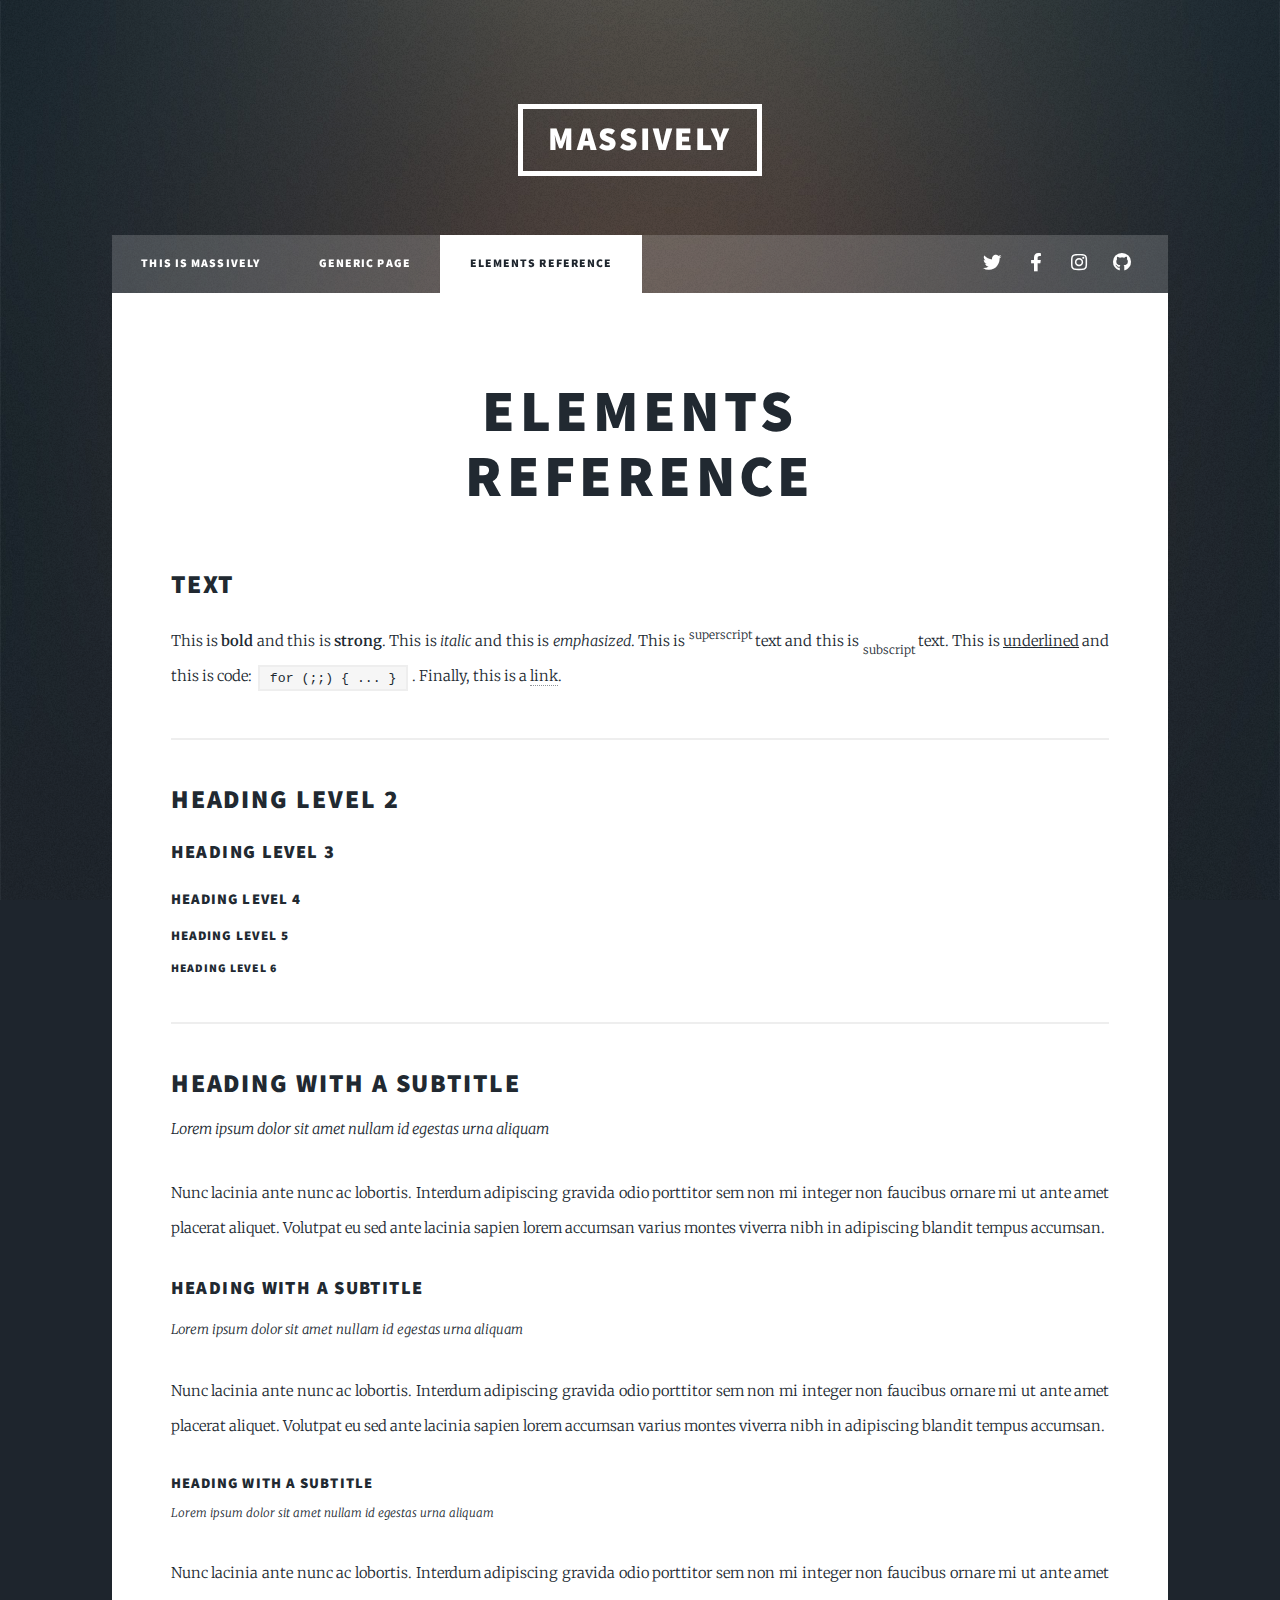
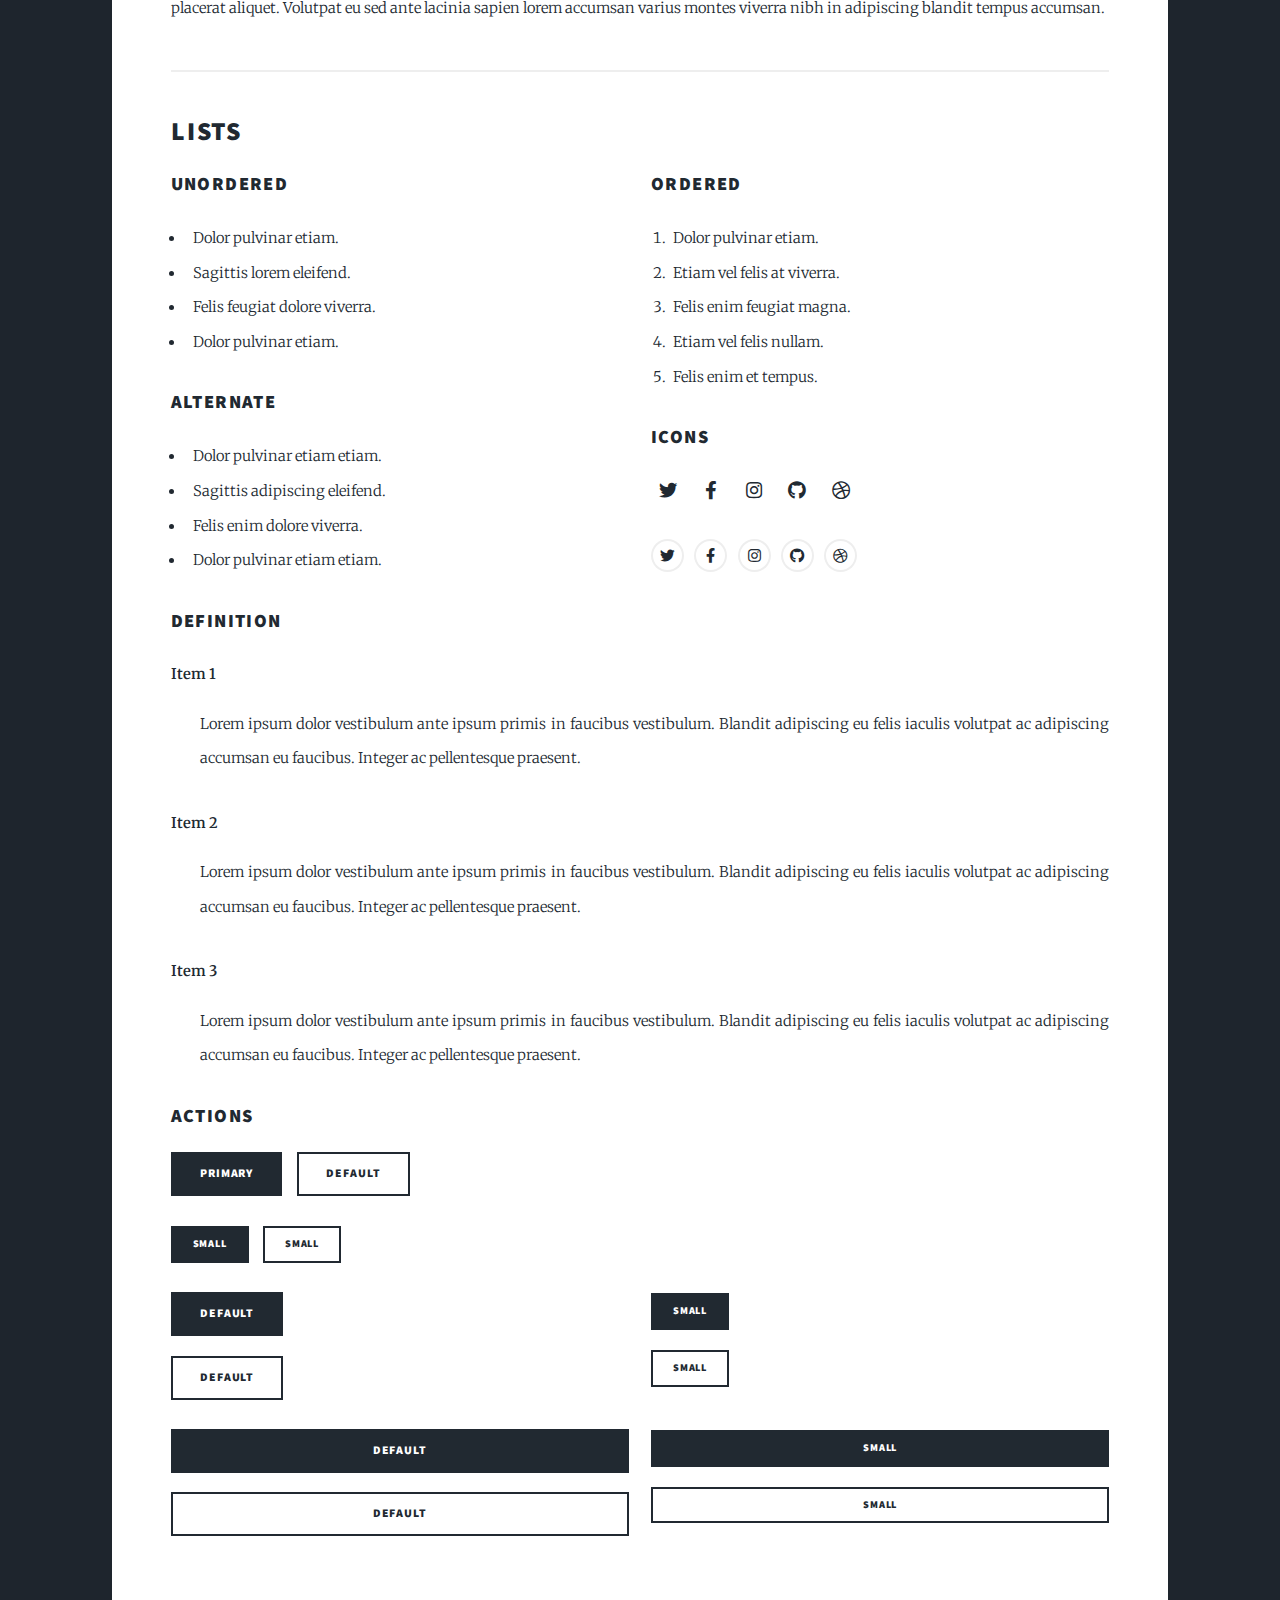
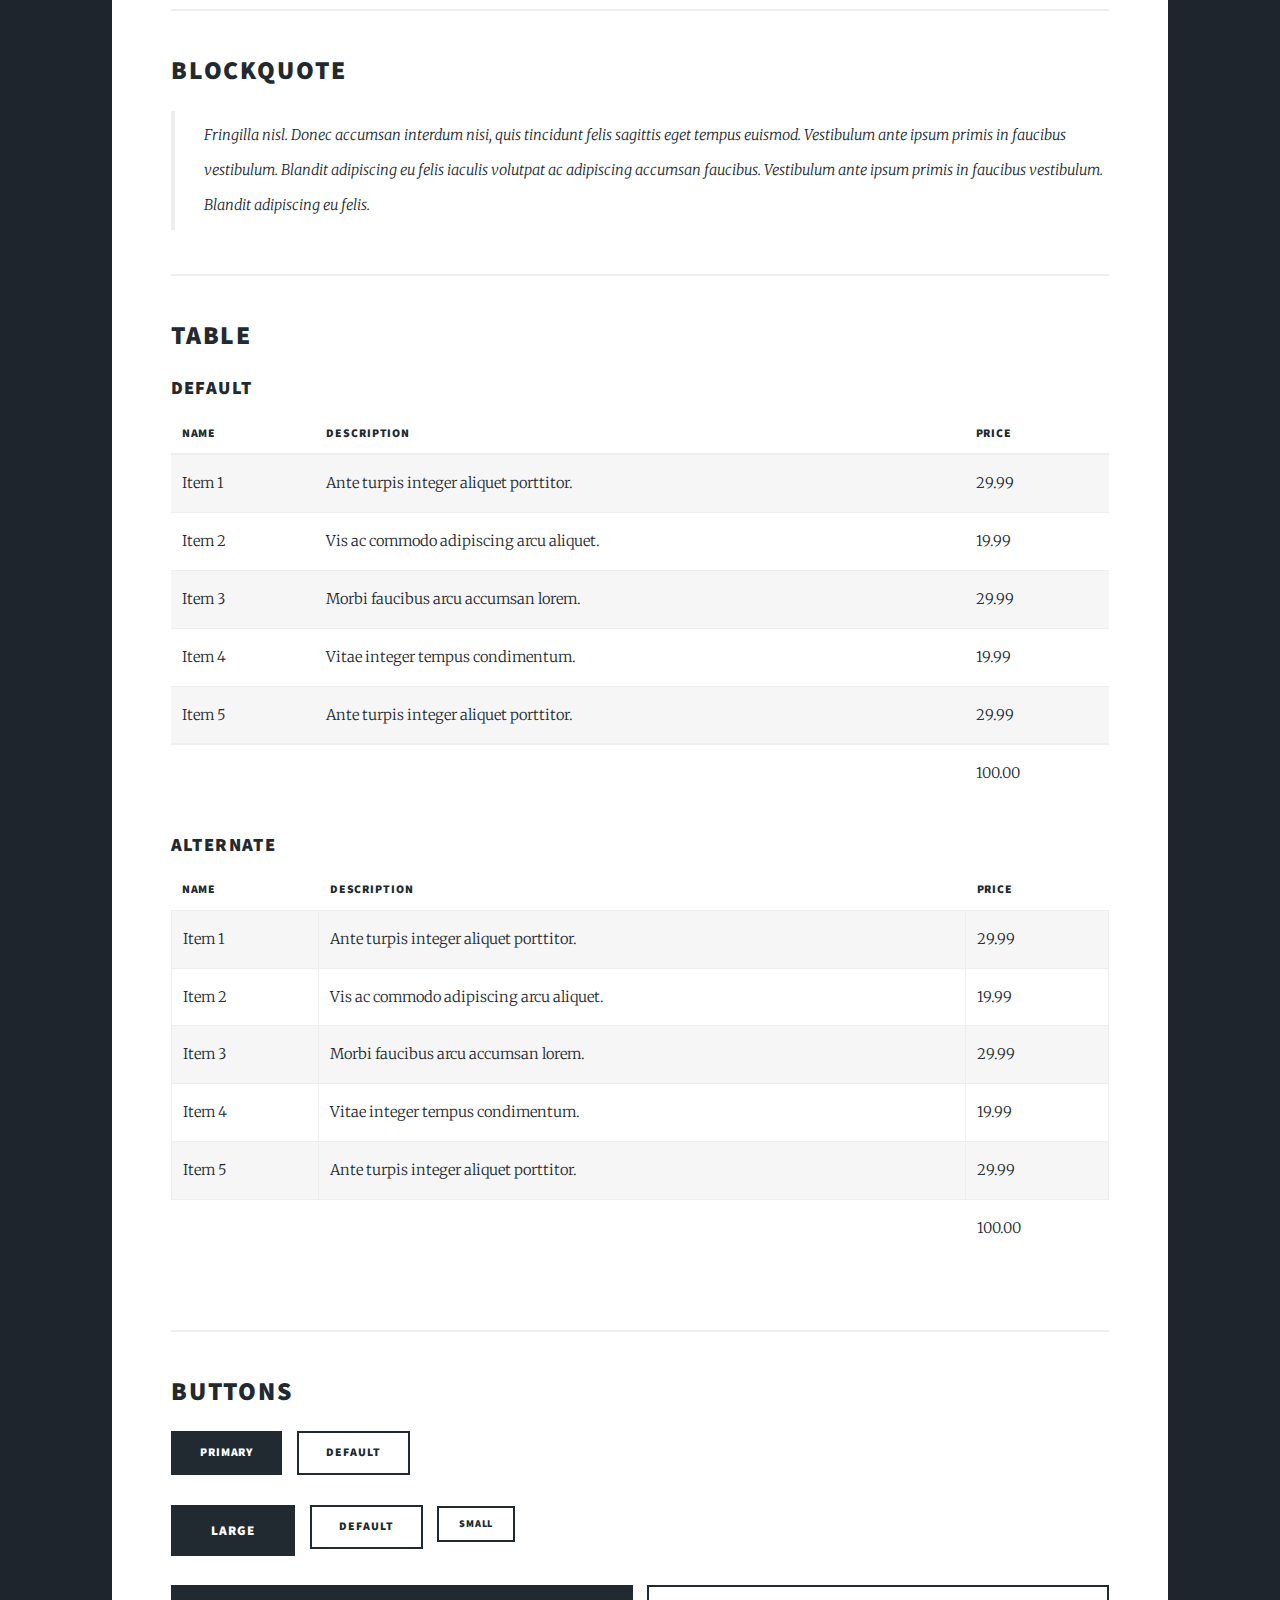
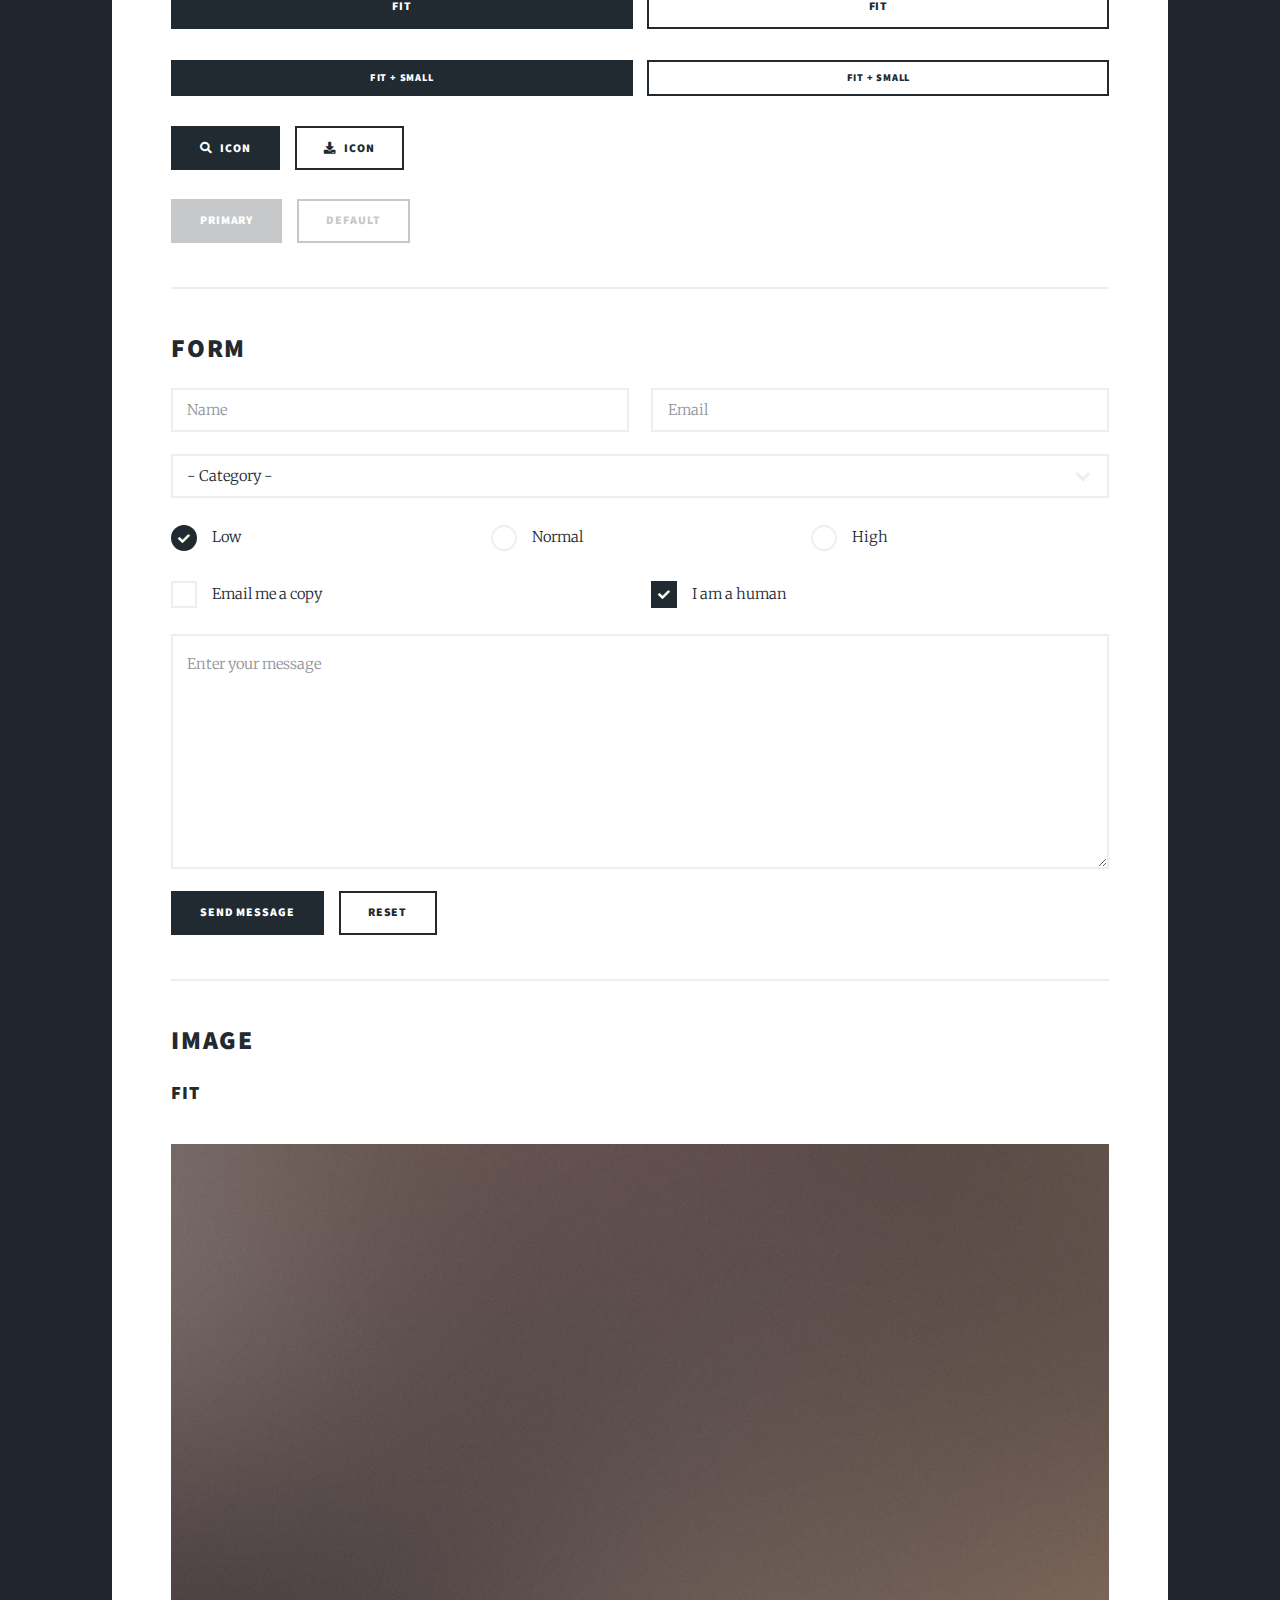
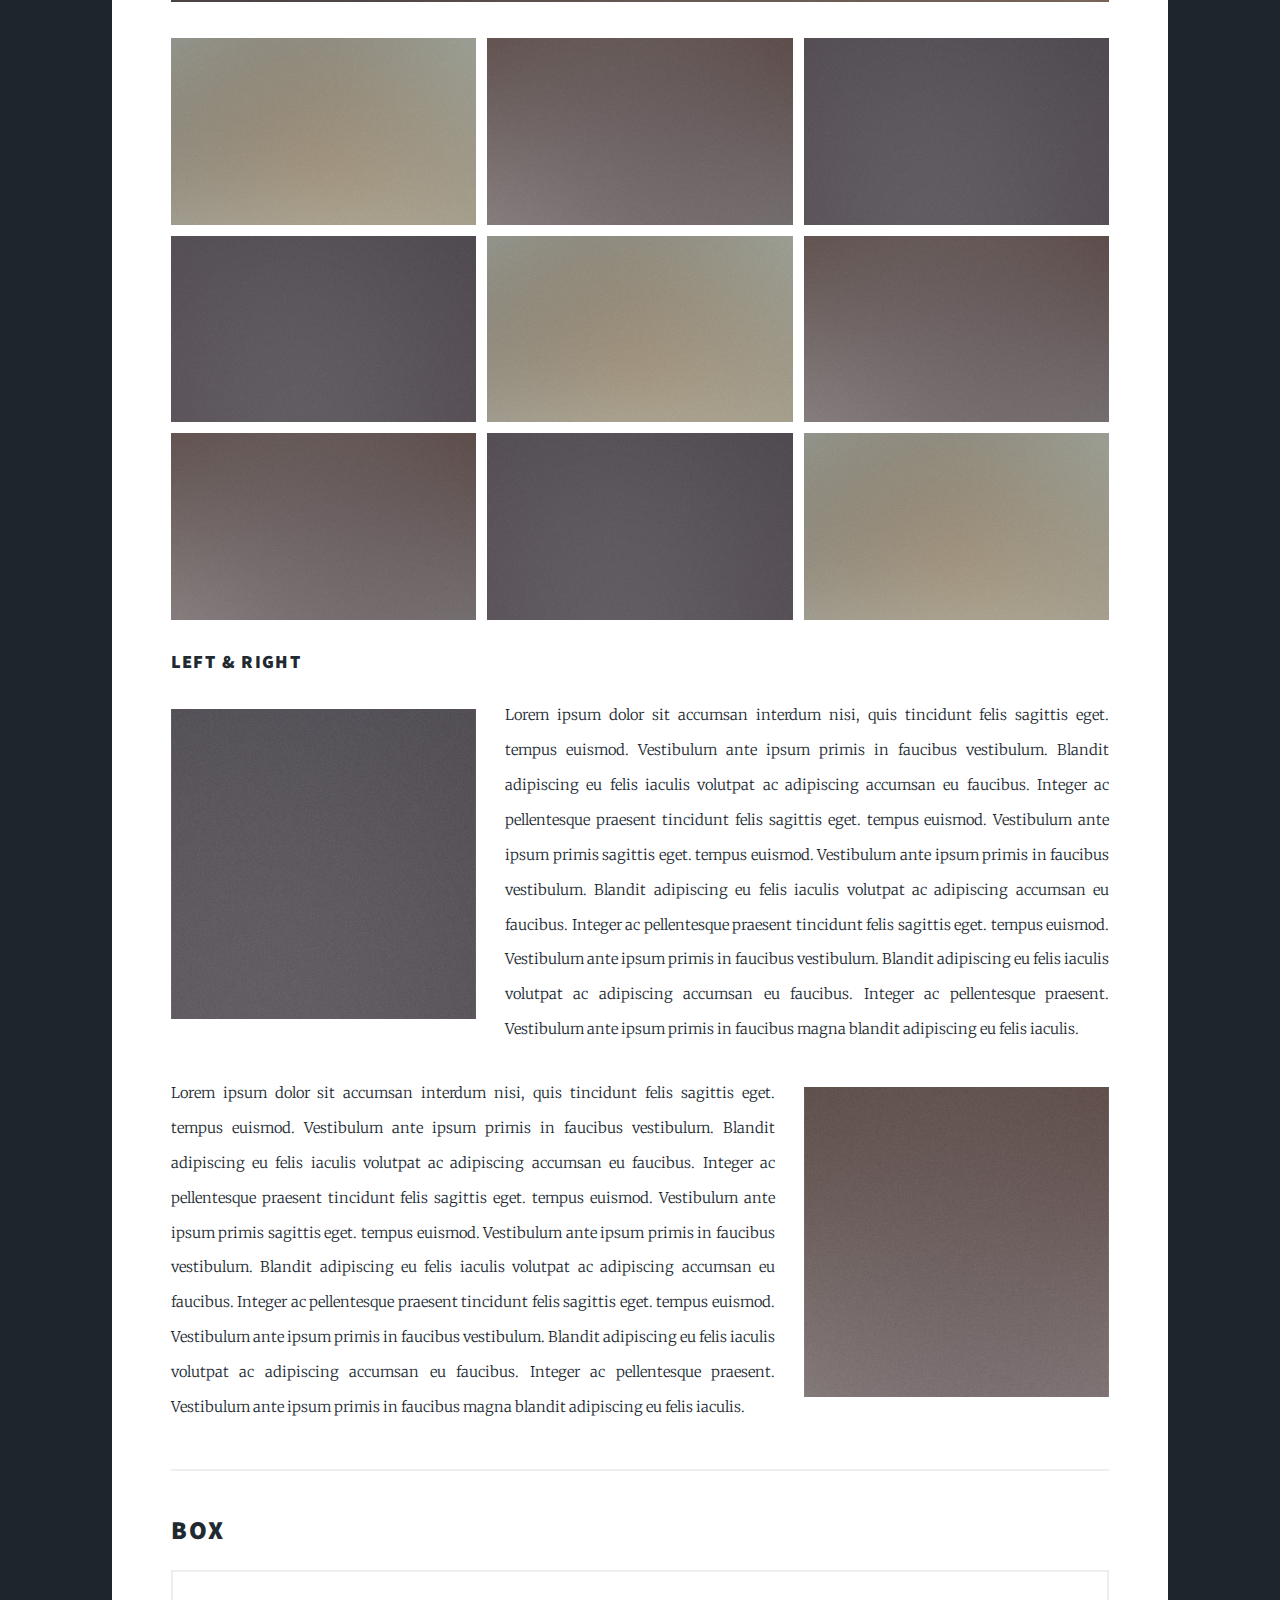
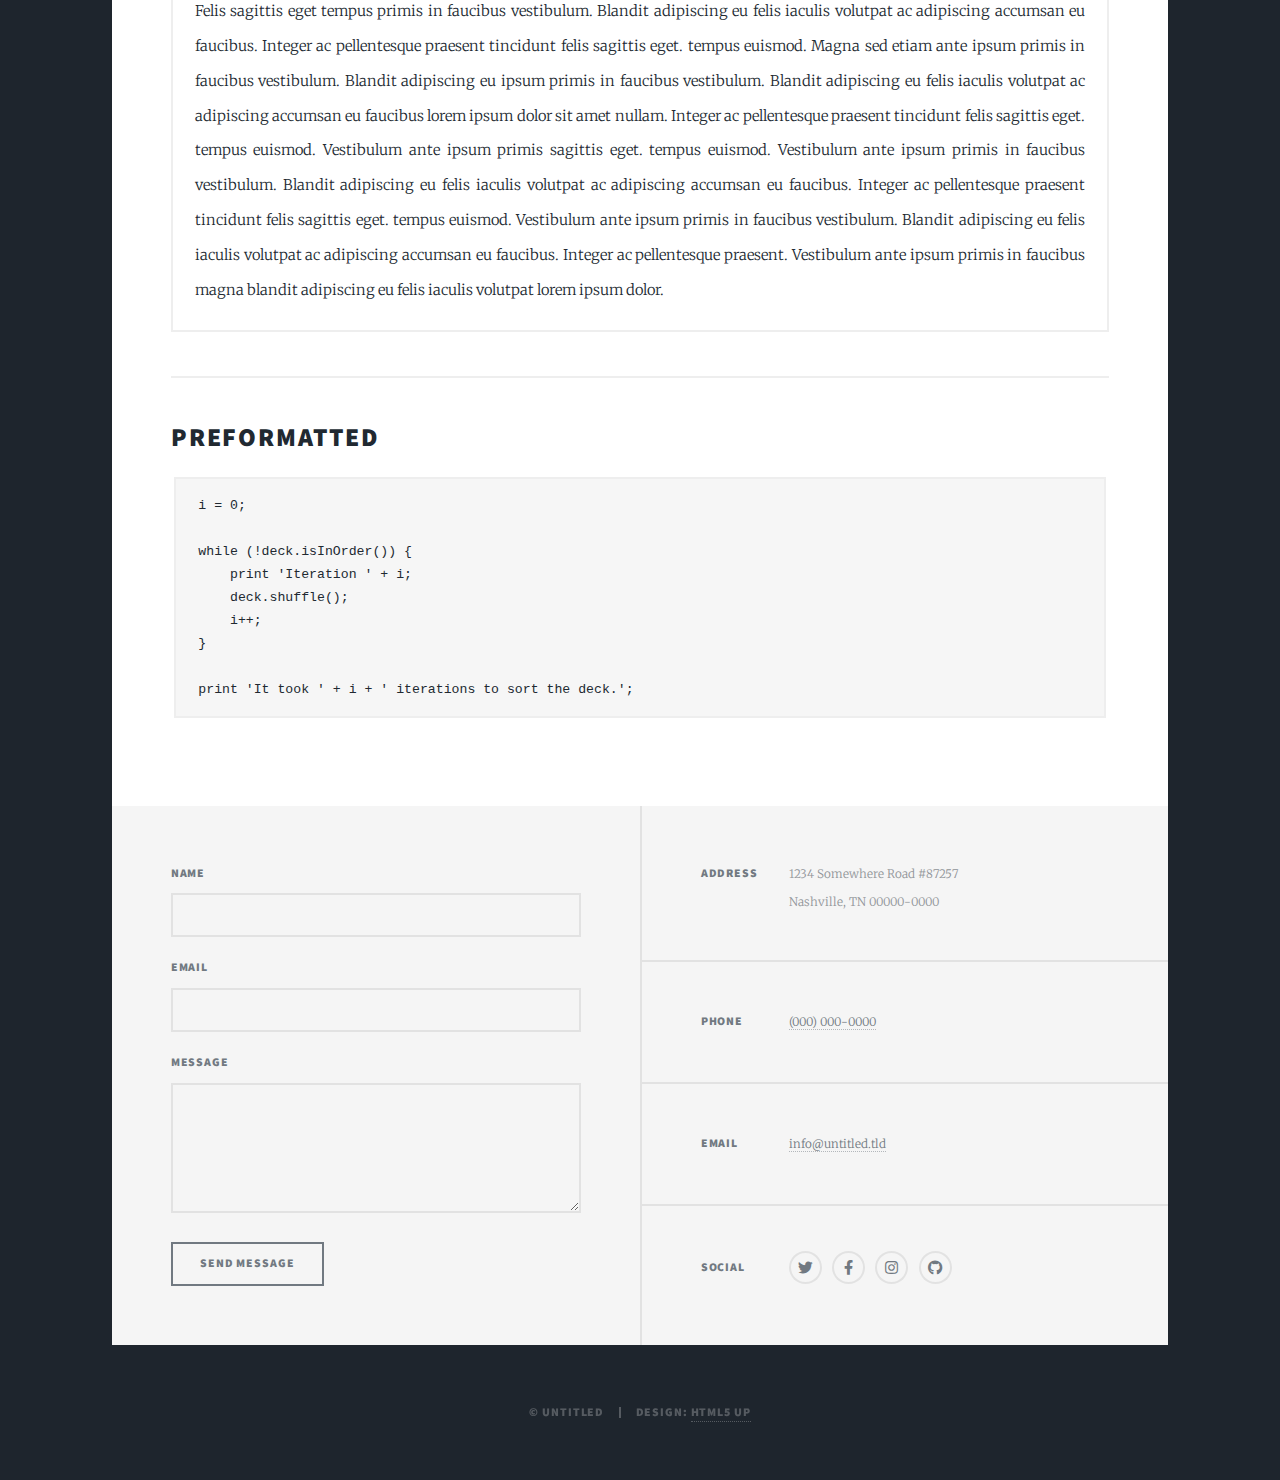
==== elements.html @ 65257829 "Add files via upload" ====
<!DOCTYPE HTML>
<!--
	Massively by HTML5 UP
	html5up.net | @ajlkn
	Free for personal and commercial use under the CCA 3.0 license (html5up.net/license)
-->
<html>
	<head>
		<title>Elements Reference - Massively by HTML5 UP</title>
		<meta charset="utf-8" />
		<meta name="viewport" content="width=device-width, initial-scale=1, user-scalable=no" />
		<link rel="stylesheet" href="assets/css/main.css" />
		<noscript><link rel="stylesheet" href="assets/css/noscript.css" /></noscript>
	</head>
	<body class="is-preload">

		<!-- Wrapper -->
			<div id="wrapper">

				<!-- Header -->
					<header id="header">
						<a href="index.html" class="logo">Massively</a>
					</header>

				<!-- Nav -->
					<nav id="nav">
						<ul class="links">
							<li><a href="index.html">This is Massively</a></li>
							<li><a href="generic.html">Generic Page</a></li>
							<li class="active"><a href="elements.html">Elements Reference</a></li>
						</ul>
						<ul class="icons">
							<li><a href="#" class="icon brands fa-twitter"><span class="label">Twitter</span></a></li>
							<li><a href="#" class="icon brands fa-facebook-f"><span class="label">Facebook</span></a></li>
							<li><a href="#" class="icon brands fa-instagram"><span class="label">Instagram</span></a></li>
							<li><a href="#" class="icon brands fa-github"><span class="label">GitHub</span></a></li>
						</ul>
					</nav>

				<!-- Main -->
					<div id="main">

						<!-- Post -->
							<section class="post">
								<header class="major">
									<h1>Elements<br />
									Reference</h1>
								</header>

								<!-- Text stuff -->
									<h2>Text</h2>
									<p>This is <b>bold</b> and this is <strong>strong</strong>. This is <i>italic</i> and this is <em>emphasized</em>.
									This is <sup>superscript</sup> text and this is <sub>subscript</sub> text.
									This is <u>underlined</u> and this is code: <code>for (;;) { ... }</code>.
									Finally, this is a <a href="#">link</a>.</p>
									<hr />
									<h2>Heading Level 2</h2>
									<h3>Heading Level 3</h3>
									<h4>Heading Level 4</h4>
									<h5>Heading Level 5</h5>
									<h6>Heading Level 6</h6>
									<hr />
									<header>
										<h2>Heading with a Subtitle</h2>
										<p>Lorem ipsum dolor sit amet nullam id egestas urna aliquam</p>
									</header>
									<p>Nunc lacinia ante nunc ac lobortis. Interdum adipiscing gravida odio porttitor sem non mi integer non faucibus ornare mi ut ante amet placerat aliquet. Volutpat eu sed ante lacinia sapien lorem accumsan varius montes viverra nibh in adipiscing blandit tempus accumsan.</p>
									<header>
										<h3>Heading with a Subtitle</h3>
										<p>Lorem ipsum dolor sit amet nullam id egestas urna aliquam</p>
									</header>
									<p>Nunc lacinia ante nunc ac lobortis. Interdum adipiscing gravida odio porttitor sem non mi integer non faucibus ornare mi ut ante amet placerat aliquet. Volutpat eu sed ante lacinia sapien lorem accumsan varius montes viverra nibh in adipiscing blandit tempus accumsan.</p>
									<header>
										<h4>Heading with a Subtitle</h4>
										<p>Lorem ipsum dolor sit amet nullam id egestas urna aliquam</p>
									</header>
									<p>Nunc lacinia ante nunc ac lobortis. Interdum adipiscing gravida odio porttitor sem non mi integer non faucibus ornare mi ut ante amet placerat aliquet. Volutpat eu sed ante lacinia sapien lorem accumsan varius montes viverra nibh in adipiscing blandit tempus accumsan.</p>

									<hr />

								<!-- Lists -->
									<h2>Lists</h2>
									<div class="row">
										<div class="col-6 col-12-small">

											<h3>Unordered</h3>
											<ul>
												<li>Dolor pulvinar etiam.</li>
												<li>Sagittis lorem eleifend.</li>
												<li>Felis feugiat dolore viverra.</li>
												<li>Dolor pulvinar etiam.</li>
											</ul>

											<h3>Alternate</h3>
											<ul class="alt">
												<li>Dolor pulvinar etiam etiam.</li>
												<li>Sagittis adipiscing eleifend.</li>
												<li>Felis enim dolore viverra.</li>
												<li>Dolor pulvinar etiam etiam.</li>
											</ul>

										</div>
										<div class="col-6 col-12-small">

											<h3>Ordered</h3>
											<ol>
												<li>Dolor pulvinar etiam.</li>
												<li>Etiam vel felis at viverra.</li>
												<li>Felis enim feugiat magna.</li>
												<li>Etiam vel felis nullam.</li>
												<li>Felis enim et tempus.</li>
											</ol>

											<h3>Icons</h3>
											<ul class="icons">
												<li><a href="#" class="icon brands fa-twitter"><span class="label">Twitter</span></a></li>
												<li><a href="#" class="icon brands fa-facebook-f"><span class="label">Facebook</span></a></li>
												<li><a href="#" class="icon brands fa-instagram"><span class="label">Instagram</span></a></li>
												<li><a href="#" class="icon brands fa-github"><span class="label">Github</span></a></li>
												<li><a href="#" class="icon brands fa-dribbble"><span class="label">Dribbble</span></a></li>
											</ul>
											<ul class="icons alt">
												<li><a href="#" class="icon brands alt fa-twitter"><span class="label">Twitter</span></a></li>
												<li><a href="#" class="icon brands alt fa-facebook-f"><span class="label">Facebook</span></a></li>
												<li><a href="#" class="icon brands alt fa-instagram"><span class="label">Instagram</span></a></li>
												<li><a href="#" class="icon brands alt fa-github"><span class="label">Github</span></a></li>
												<li><a href="#" class="icon brands alt fa-dribbble"><span class="label">Dribbble</span></a></li>
											</ul>

										</div>
									</div>
									<h3>Definition</h3>
									<dl>
										<dt>Item 1</dt>
										<dd>
											<p>Lorem ipsum dolor vestibulum ante ipsum primis in faucibus vestibulum. Blandit adipiscing eu felis iaculis volutpat ac adipiscing accumsan eu faucibus. Integer ac pellentesque praesent.</p>
										</dd>
										<dt>Item 2</dt>
										<dd>
											<p>Lorem ipsum dolor vestibulum ante ipsum primis in faucibus vestibulum. Blandit adipiscing eu felis iaculis volutpat ac adipiscing accumsan eu faucibus. Integer ac pellentesque praesent.</p>
										</dd>
										<dt>Item 3</dt>
										<dd>
											<p>Lorem ipsum dolor vestibulum ante ipsum primis in faucibus vestibulum. Blandit adipiscing eu felis iaculis volutpat ac adipiscing accumsan eu faucibus. Integer ac pellentesque praesent.</p>
										</dd>
									</dl>

									<h3>Actions</h3>
									<ul class="actions">
										<li><a href="#" class="button primary">Primary</a></li>
										<li><a href="#" class="button">Default</a></li>
									</ul>
									<ul class="actions small">
										<li><a href="#" class="button primary small">Small</a></li>
										<li><a href="#" class="button small">Small</a></li>
									</ul>
									<div class="row">
										<div class="col-6 col-12-small">
											<ul class="actions stacked">
												<li><a href="#" class="button primary">Default</a></li>
												<li><a href="#" class="button">Default</a></li>
											</ul>
										</div>
										<div class="col-6 col-12-small">
											<ul class="actions stacked">
												<li><a href="#" class="button primary small">Small</a></li>
												<li><a href="#" class="button small">Small</a></li>
											</ul>
										</div>
									</div>
									<div class="row">
										<div class="col-6 col-12-small">
											<ul class="actions stacked">
												<li><a href="#" class="button primary fit">Default</a></li>
												<li><a href="#" class="button fit">Default</a></li>
											</ul>
										</div>
										<div class="col-6 col-12-small">
											<ul class="actions stacked">
												<li><a href="#" class="button primary small fit">Small</a></li>
												<li><a href="#" class="button small fit">Small</a></li>
											</ul>
										</div>
									</div>

									<hr />

								<!-- Blockquote -->
									<h2>Blockquote</h2>
									<blockquote>Fringilla nisl. Donec accumsan interdum nisi, quis tincidunt felis sagittis eget tempus euismod. Vestibulum ante ipsum primis in faucibus vestibulum. Blandit adipiscing eu felis iaculis volutpat ac adipiscing accumsan faucibus. Vestibulum ante ipsum primis in faucibus vestibulum. Blandit adipiscing eu felis.</blockquote>

									<hr />

								<!-- Table -->
									<h2>Table</h2>

									<h3>Default</h3>
									<div class="table-wrapper">
										<table>
											<thead>
												<tr>
													<th>Name</th>
													<th>Description</th>
													<th>Price</th>
												</tr>
											</thead>
											<tbody>
												<tr>
													<td>Item 1</td>
													<td>Ante turpis integer aliquet porttitor.</td>
													<td>29.99</td>
												</tr>
												<tr>
													<td>Item 2</td>
													<td>Vis ac commodo adipiscing arcu aliquet.</td>
													<td>19.99</td>
												</tr>
												<tr>
													<td>Item 3</td>
													<td> Morbi faucibus arcu accumsan lorem.</td>
													<td>29.99</td>
												</tr>
												<tr>
													<td>Item 4</td>
													<td>Vitae integer tempus condimentum.</td>
													<td>19.99</td>
												</tr>
												<tr>
													<td>Item 5</td>
													<td>Ante turpis integer aliquet porttitor.</td>
													<td>29.99</td>
												</tr>
											</tbody>
											<tfoot>
												<tr>
													<td colspan="2"></td>
													<td>100.00</td>
												</tr>
											</tfoot>
										</table>
									</div>

									<h3>Alternate</h3>
									<div class="table-wrapper">
										<table class="alt">
											<thead>
												<tr>
													<th>Name</th>
													<th>Description</th>
													<th>Price</th>
												</tr>
											</thead>
											<tbody>
												<tr>
													<td>Item 1</td>
													<td>Ante turpis integer aliquet porttitor.</td>
													<td>29.99</td>
												</tr>
												<tr>
													<td>Item 2</td>
													<td>Vis ac commodo adipiscing arcu aliquet.</td>
													<td>19.99</td>
												</tr>
												<tr>
													<td>Item 3</td>
													<td> Morbi faucibus arcu accumsan lorem.</td>
													<td>29.99</td>
												</tr>
												<tr>
													<td>Item 4</td>
													<td>Vitae integer tempus condimentum.</td>
													<td>19.99</td>
												</tr>
												<tr>
													<td>Item 5</td>
													<td>Ante turpis integer aliquet porttitor.</td>
													<td>29.99</td>
												</tr>
											</tbody>
											<tfoot>
												<tr>
													<td colspan="2"></td>
													<td>100.00</td>
												</tr>
											</tfoot>
										</table>
									</div>

									<hr />

								<!-- Buttons -->
									<h2>Buttons</h2>
									<ul class="actions">
										<li><a href="#" class="button primary">Primary</a></li>
										<li><a href="#" class="button">Default</a></li>
									</ul>
									<ul class="actions">
										<li><a href="#" class="button primary large">Large</a></li>
										<li><a href="#" class="button">Default</a></li>
										<li><a href="#" class="button small">Small</a></li>
									</ul>
									<ul class="actions fit">
										<li><a href="#" class="button primary fit">Fit</a></li>
										<li><a href="#" class="button fit">Fit</a></li>
									</ul>
									<ul class="actions fit small">
										<li><a href="#" class="button primary fit small">Fit + Small</a></li>
										<li><a href="#" class="button fit small">Fit + Small</a></li>
									</ul>
									<ul class="actions">
										<li><a href="#" class="button primary icon solid fa-search">Icon</a></li>
										<li><a href="#" class="button icon solid fa-download">Icon</a></li>
									</ul>
									<ul class="actions">
										<li><span class="button primary disabled">Primary</span></li>
										<li><span class="button disabled">Default</span></li>
									</ul>

									<hr />

								<!-- Form -->
									<h2>Form</h2>

									<form method="post" action="#">
										<div class="row gtr-uniform">
											<div class="col-6 col-12-xsmall">
												<input type="text" name="demo-name" id="demo-name" value="" placeholder="Name" />
											</div>
											<div class="col-6 col-12-xsmall">
												<input type="email" name="demo-email" id="demo-email" value="" placeholder="Email" />
											</div>
											<!-- Break -->
											<div class="col-12">
												<select name="demo-category" id="demo-category">
													<option value="">- Category -</option>
													<option value="1">Manufacturing</option>
													<option value="1">Shipping</option>
													<option value="1">Administration</option>
													<option value="1">Human Resources</option>
												</select>
											</div>
											<!-- Break -->
											<div class="col-4 col-12-small">
												<input type="radio" id="demo-priority-low" name="demo-priority" checked>
												<label for="demo-priority-low">Low</label>
											</div>
											<div class="col-4 col-12-small">
												<input type="radio" id="demo-priority-normal" name="demo-priority">
												<label for="demo-priority-normal">Normal</label>
											</div>
											<div class="col-4 col-12-small">
												<input type="radio" id="demo-priority-high" name="demo-priority">
												<label for="demo-priority-high">High</label>
											</div>
											<!-- Break -->
											<div class="col-6 col-12-small">
												<input type="checkbox" id="demo-copy" name="demo-copy">
												<label for="demo-copy">Email me a copy</label>
											</div>
											<div class="col-6 col-12-small">
												<input type="checkbox" id="demo-human" name="demo-human" checked>
												<label for="demo-human">I am a human</label>
											</div>
											<!-- Break -->
											<div class="col-12">
												<textarea name="demo-message" id="demo-message" placeholder="Enter your message" rows="6"></textarea>
											</div>
											<!-- Break -->
											<div class="col-12">
												<ul class="actions">
													<li><input type="submit" value="Send Message" class="primary" /></li>
													<li><input type="reset" value="Reset" /></li>
												</ul>
											</div>
										</div>
									</form>

									<hr />

								<!-- Image -->
									<h2>Image</h2>

									<h3>Fit</h3>
									<span class="image fit"><img src="images/pic01.jpg" alt="" /></span>
									<div class="box alt">
										<div class="row gtr-50 gtr-uniform">
											<div class="col-4"><span class="image fit"><img src="images/pic02.jpg" alt="" /></span></div>
											<div class="col-4"><span class="image fit"><img src="images/pic03.jpg" alt="" /></span></div>
											<div class="col-4"><span class="image fit"><img src="images/pic04.jpg" alt="" /></span></div>
											<!-- Break -->
											<div class="col-4"><span class="image fit"><img src="images/pic04.jpg" alt="" /></span></div>
											<div class="col-4"><span class="image fit"><img src="images/pic02.jpg" alt="" /></span></div>
											<div class="col-4"><span class="image fit"><img src="images/pic03.jpg" alt="" /></span></div>
											<!-- Break -->
											<div class="col-4"><span class="image fit"><img src="images/pic03.jpg" alt="" /></span></div>
											<div class="col-4"><span class="image fit"><img src="images/pic04.jpg" alt="" /></span></div>
											<div class="col-4"><span class="image fit"><img src="images/pic02.jpg" alt="" /></span></div>
										</div>
									</div>

									<h3>Left &amp; Right</h3>
									<p><span class="image left"><img src="images/pic08.jpg" alt="" /></span>Lorem ipsum dolor sit accumsan interdum nisi, quis tincidunt felis sagittis eget. tempus euismod. Vestibulum ante ipsum primis in faucibus vestibulum. Blandit adipiscing eu felis iaculis volutpat ac adipiscing accumsan eu faucibus. Integer ac pellentesque praesent tincidunt felis sagittis eget. tempus euismod. Vestibulum ante ipsum primis sagittis eget. tempus euismod. Vestibulum ante ipsum primis in faucibus vestibulum. Blandit adipiscing eu felis iaculis volutpat ac adipiscing accumsan eu faucibus. Integer ac pellentesque praesent tincidunt felis sagittis eget. tempus euismod. Vestibulum ante ipsum primis in faucibus vestibulum. Blandit adipiscing eu felis iaculis volutpat ac adipiscing accumsan eu faucibus. Integer ac pellentesque praesent. Vestibulum ante ipsum primis in faucibus magna blandit adipiscing eu felis iaculis.</p>
									<p><span class="image right"><img src="images/pic09.jpg" alt="" /></span>Lorem ipsum dolor sit accumsan interdum nisi, quis tincidunt felis sagittis eget. tempus euismod. Vestibulum ante ipsum primis in faucibus vestibulum. Blandit adipiscing eu felis iaculis volutpat ac adipiscing accumsan eu faucibus. Integer ac pellentesque praesent tincidunt felis sagittis eget. tempus euismod. Vestibulum ante ipsum primis sagittis eget. tempus euismod. Vestibulum ante ipsum primis in faucibus vestibulum. Blandit adipiscing eu felis iaculis volutpat ac adipiscing accumsan eu faucibus. Integer ac pellentesque praesent tincidunt felis sagittis eget. tempus euismod. Vestibulum ante ipsum primis in faucibus vestibulum. Blandit adipiscing eu felis iaculis volutpat ac adipiscing accumsan eu faucibus. Integer ac pellentesque praesent. Vestibulum ante ipsum primis in faucibus magna blandit adipiscing eu felis iaculis.</p>

									<hr />

								<!-- Box -->
									<h2>Box</h2>
									<div class="box">
										<p>Felis sagittis eget tempus primis in faucibus vestibulum. Blandit adipiscing eu felis iaculis volutpat ac adipiscing accumsan eu faucibus. Integer ac pellentesque praesent tincidunt felis sagittis eget. tempus euismod. Magna sed etiam ante ipsum primis in faucibus vestibulum. Blandit adipiscing eu ipsum primis in faucibus vestibulum. Blandit adipiscing eu felis iaculis volutpat ac adipiscing accumsan eu faucibus lorem ipsum dolor sit amet nullam. Integer ac pellentesque praesent tincidunt felis sagittis eget. tempus euismod. Vestibulum ante ipsum primis sagittis eget. tempus euismod. Vestibulum ante ipsum primis in faucibus vestibulum. Blandit adipiscing eu felis iaculis volutpat ac adipiscing accumsan eu faucibus. Integer ac pellentesque praesent tincidunt felis sagittis eget. tempus euismod. Vestibulum ante ipsum primis in faucibus vestibulum. Blandit adipiscing eu felis iaculis volutpat ac adipiscing accumsan eu faucibus. Integer ac pellentesque praesent. Vestibulum ante ipsum primis in faucibus magna blandit adipiscing eu felis iaculis volutpat lorem ipsum dolor.</p>
									</div>

									<hr />

								<!-- Preformatted Code -->
									<h2>Preformatted</h2>
									<pre><code>i = 0;

while (!deck.isInOrder()) {
    print 'Iteration ' + i;
    deck.shuffle();
    i++;
}

print 'It took ' + i + ' iterations to sort the deck.';
</code></pre>

							</section>

					</div>

				<!-- Footer -->
					<footer id="footer">
						<section>
							<form method="post" action="#">
								<div class="fields">
									<div class="field">
										<label for="name">Name</label>
										<input type="text" name="name" id="name" />
									</div>
									<div class="field">
										<label for="email">Email</label>
										<input type="text" name="email" id="email" />
									</div>
									<div class="field">
										<label for="message">Message</label>
										<textarea name="message" id="message" rows="3"></textarea>
									</div>
								</div>
								<ul class="actions">
									<li><input type="submit" value="Send Message" /></li>
								</ul>
							</form>
						</section>
						<section class="split contact">
							<section class="alt">
								<h3>Address</h3>
								<p>1234 Somewhere Road #87257<br />
								Nashville, TN 00000-0000</p>
							</section>
							<section>
								<h3>Phone</h3>
								<p><a href="#">(000) 000-0000</a></p>
							</section>
							<section>
								<h3>Email</h3>
								<p><a href="#">info@untitled.tld</a></p>
							</section>
							<section>
								<h3>Social</h3>
								<ul class="icons alt">
									<li><a href="#" class="icon brands alt fa-twitter"><span class="label">Twitter</span></a></li>
									<li><a href="#" class="icon brands alt fa-facebook-f"><span class="label">Facebook</span></a></li>
									<li><a href="#" class="icon brands alt fa-instagram"><span class="label">Instagram</span></a></li>
									<li><a href="#" class="icon brands alt fa-github"><span class="label">GitHub</span></a></li>
								</ul>
							</section>
						</section>
					</footer>

				<!-- Copyright -->
					<div id="copyright">
						<ul><li>&copy; Untitled</li><li>Design: <a href="https://html5up.net">HTML5 UP</a></li></ul>
					</div>

			</div>

		<!-- Scripts -->
			<script src="assets/js/jquery.min.js"></script>
			<script src="assets/js/jquery.scrollex.min.js"></script>
			<script src="assets/js/jquery.scrolly.min.js"></script>
			<script src="assets/js/browser.min.js"></script>
			<script src="assets/js/breakpoints.min.js"></script>
			<script src="assets/js/util.js"></script>
			<script src="assets/js/main.js"></script>

	</body>
</html>
---- assets/css/main.css ----
@import url(fontawesome-all.min.css);
@import url("https://fonts.googleapis.com/css?family=Merriweather:300,700,300italic,700italic|Source+Sans+Pro:900");

/*
	Massively by HTML5 UP
	html5up.net | @ajlkn
	Free for personal and commercial use under the CCA 3.0 license (html5up.net/license)
*/

html, body, div, span, applet, object,
iframe, h1, h2, h3, h4, h5, h6, p, blockquote,
pre, a, abbr, acronym, address, big, cite,
code, del, dfn, em, img, ins, kbd, q, s, samp,
small, strike, strong, sub, sup, tt, var, b,
u, i, center, dl, dt, dd, ol, ul, li, fieldset,
form, label, legend, table, caption, tbody,
tfoot, thead, tr, th, td, article, aside,
canvas, details, embed, figure, figcaption,
footer, header, hgroup, menu, nav, output, ruby,
section, summary, time, mark, audio, video {
	margin: 0;
	padding: 0;
	border: 0;
	font-size: 100%;
	font: inherit;
	vertical-align: baseline;}

article, aside, details, figcaption, figure,
footer, header, hgroup, menu, nav, section {
	display: block;}

body {
	line-height: 1;
}

ol, ul {
	list-style: none;
}

blockquote, q {
	quotes: none;
}

	blockquote:before, blockquote:after, q:before, q:after {
		content: '';
		content: none;
	}

table {
	border-collapse: collapse;
	border-spacing: 0;
}

body {
	-webkit-text-size-adjust: none;
}

mark {
	background-color: transparent;
	color: inherit;
}

input::-moz-focus-inner {
	border: 0;
	padding: 0;
}

input, select, textarea {
	-moz-appearance: none;
	-webkit-appearance: none;
	-ms-appearance: none;
	appearance: none;
}

/* Basic */

	@-ms-viewport {
		width: device-width;
	}

	body {
		-ms-overflow-style: scrollbar;
	}

	@media screen and (max-width: 480px) {

		html, body {
			min-width: 320px;
		}

	}

	html {
		box-sizing: border-box;
	}

	*, *:before, *:after {
		box-sizing: inherit;
	}

	body {
		background-color: #1e252d;
	}

		body.is-preload *, body.is-preload *:before, body.is-preload *:after {
			-moz-animation: none !important;
			-webkit-animation: none !important;
			-ms-animation: none !important;
			animation: none !important;
			-moz-transition: none !important;
			-webkit-transition: none !important;
			-ms-transition: none !important;
			transition: none !important;
		}

/* Type */

	html {
		font-size: 16pt;
	}

		@media screen and (max-width: 1680px) {

			html {
				font-size: 12pt;
			}

		}

		@media screen and (max-width: 1280px) {

			html {
				font-size: 11pt;
			}

		}

		@media screen and (max-width: 360px) {

			html {
				font-size: 10pt;
			}

		}

	body {
		color: #212931;
	}

	body, input, select, textarea {
		font-family: "Merriweather", Georgia, serif;
		font-weight: 300;
		font-size: 1rem;
		line-height: 2.375;
	}

	a {
		-moz-transition: color 0.2s ease-in-out, background-color 0.2s ease-in-out, border-color 0.2s ease-in-out, box-shadow 0.2s ease-in-out;
		-webkit-transition: color 0.2s ease-in-out, background-color 0.2s ease-in-out, border-color 0.2s ease-in-out, box-shadow 0.2s ease-in-out;
		-ms-transition: color 0.2s ease-in-out, background-color 0.2s ease-in-out, border-color 0.2s ease-in-out, box-shadow 0.2s ease-in-out;
		transition: color 0.2s ease-in-out, background-color 0.2s ease-in-out, border-color 0.2s ease-in-out, box-shadow 0.2s ease-in-out;
		border-bottom: dotted 1px;
		text-decoration: none;
	}

		a:hover {
			border-bottom-color: transparent;
		}

	strong, b {
		font-weight: 600;
	}

	em, i {
		font-style: italic;
	}

	p {
		text-align: justify;
		margin: 0 0 2rem 0;
	}

	h1, h2, h3, h4, h5, h6 {
		font-family: "Source Sans Pro", Helvetica, sans-serif;
		font-weight: 900;
		line-height: 1.5;
		letter-spacing: 0.075em;
		text-transform: uppercase;
		margin: 0 0 1rem 0;
	}

		h1 a, h2 a, h3 a, h4 a, h5 a, h6 a {
			border-bottom: 0;
			color: inherit;
			text-decoration: none;
		}

	h1 {
		font-size: 4rem;
		line-height: 1.1;
		margin: 0 0 2rem 0;
	}

	h2 {
		font-size: 1.75rem;
		line-height: 1.3;
		margin: 0 0 1.5rem 0;
	}

	h3 {
		font-size: 1.25rem;
		margin: 0 0 1.5rem 0;
	}

	h4 {
		font-size: 1rem;
	}

	h5 {
		font-size: 0.9rem;
	}

	h6 {
		font-size: 0.8rem;
	}

	sub {
		font-size: 0.8rem;
		position: relative;
		top: 0.5rem;
	}

	sup {
		font-size: 0.8rem;
		position: relative;
		top: -0.5rem;
	}

	blockquote {
		border-left: solid 4px;
		font-style: italic;
		margin: 0 0 2rem 0;
		padding: 0.5rem 0 0.5rem 2rem;
	}

	code {
		border: solid 2px;
		font-family: "Courier New", monospace;
		font-size: 0.9rem;
		margin: 0 0.25rem;
		padding: 0.25rem 0.65rem;
	}

	pre {
		-webkit-overflow-scrolling: touch;
		font-family: "Courier New", monospace;
		font-size: 0.9rem;
		margin: 0 0 2rem 0;
	}

		pre code {
			display: block;
			line-height: 1.75;
			padding: 1rem 1.5rem;
			overflow-x: auto;
		}

	hr {
		border: 0;
		border-bottom: solid 2px;
		margin: 3rem 0;
	}

		hr.major {
			margin: 5rem 0;
		}

	.align-left {
		text-align: left;
	}

	.align-center {
		text-align: center;
	}

	.align-right {
		text-align: right;
	}

	input, select, textarea {
		color: #212931;
	}

	a {
		color: #212931;
		border-bottom-color: rgba(33, 41, 49, 0.5);
	}

		a:hover {
			border-bottom-color: transparent;
			color: #18bfef !important;
		}

	strong, b {
		color: #212931;
	}

	h1, h2, h3, h4, h5, h6 {
		color: #212931;
	}

	blockquote {
		border-left-color: #eeeeee;
	}

	code {
		background: rgba(220, 220, 220, 0.25);
		border-color: #eeeeee;
	}

	hr {
		border-bottom-color: #eeeeee;
	}

/* Row */

	.row {
		display: flex;
		flex-wrap: wrap;
		box-sizing: border-box;
		align-items: stretch;
	}

		.row > * {
			box-sizing: border-box;
		}

		.row.gtr-uniform > * > :last-child {
			margin-bottom: 0;
		}

		.row.aln-left {
			justify-content: flex-start;
		}

		.row.aln-center {
			justify-content: center;
		}

		.row.aln-right {
			justify-content: flex-end;
		}

		.row.aln-top {
			align-items: flex-start;
		}

		.row.aln-middle {
			align-items: center;
		}

		.row.aln-bottom {
			align-items: flex-end;
		}

		.row > .imp {
			order: -1;
		}

		.row > .col-1 {
			width: 8.33333%;
		}

		.row > .off-1 {
			margin-left: 8.33333%;
		}

		.row > .col-2 {
			width: 16.66667%;
		}

		.row > .off-2 {
			margin-left: 16.66667%;
		}

		.row > .col-3 {
			width: 25%;
		}

		.row > .off-3 {
			margin-left: 25%;
		}

		.row > .col-4 {
			width: 33.33333%;
		}

		.row > .off-4 {
			margin-left: 33.33333%;
		}

		.row > .col-5 {
			width: 41.66667%;
		}

		.row > .off-5 {
			margin-left: 41.66667%;
		}

		.row > .col-6 {
			width: 50%;
		}

		.row > .off-6 {
			margin-left: 50%;
		}

		.row > .col-7 {
			width: 58.33333%;
		}

		.row > .off-7 {
			margin-left: 58.33333%;
		}

		.row > .col-8 {
			width: 66.66667%;
		}

		.row > .off-8 {
			margin-left: 66.66667%;
		}

		.row > .col-9 {
			width: 75%;
		}

		.row > .off-9 {
			margin-left: 75%;
		}

		.row > .col-10 {
			width: 83.33333%;
		}

		.row > .off-10 {
			margin-left: 83.33333%;
		}

		.row > .col-11 {
			width: 91.66667%;
		}

		.row > .off-11 {
			margin-left: 91.66667%;
		}

		.row > .col-12 {
			width: 100%;
		}

		.row > .off-12 {
			margin-left: 100%;
		}

		.row.gtr-0 {
			margin-top: 0;
			margin-left: 0rem;
		}

			.row.gtr-0 > * {
				padding: 0 0 0 0rem;
			}

			.row.gtr-0.gtr-uniform {
				margin-top: 0rem;
			}

				.row.gtr-0.gtr-uniform > * {
					padding-top: 0rem;
				}

		.row.gtr-25 {
			margin-top: 0;
			margin-left: -0.375rem;
		}

			.row.gtr-25 > * {
				padding: 0 0 0 0.375rem;
			}

			.row.gtr-25.gtr-uniform {
				margin-top: -0.375rem;
			}

				.row.gtr-25.gtr-uniform > * {
					padding-top: 0.375rem;
				}

		.row.gtr-50 {
			margin-top: 0;
			margin-left: -0.75rem;
		}

			.row.gtr-50 > * {
				padding: 0 0 0 0.75rem;
			}

			.row.gtr-50.gtr-uniform {
				margin-top: -0.75rem;
			}

				.row.gtr-50.gtr-uniform > * {
					padding-top: 0.75rem;
				}

		.row {
			margin-top: 0;
			margin-left: -1.5rem;
		}

			.row > * {
				padding: 0 0 0 1.5rem;
			}

			.row.gtr-uniform {
				margin-top: -1.5rem;
			}

				.row.gtr-uniform > * {
					padding-top: 1.5rem;
				}

		.row.gtr-150 {
			margin-top: 0;
			margin-left: -2.25rem;
		}

			.row.gtr-150 > * {
				padding: 0 0 0 2.25rem;
			}

			.row.gtr-150.gtr-uniform {
				margin-top: -2.25rem;
			}

				.row.gtr-150.gtr-uniform > * {
					padding-top: 2.25rem;
				}

		.row.gtr-200 {
			margin-top: 0;
			margin-left: -3rem;
		}

			.row.gtr-200 > * {
				padding: 0 0 0 3rem;
			}

			.row.gtr-200.gtr-uniform {
				margin-top: -3rem;
			}

				.row.gtr-200.gtr-uniform > * {
					padding-top: 3rem;
				}

		@media screen and (max-width: 1680px) {

			.row {
				display: flex;
				flex-wrap: wrap;
				box-sizing: border-box;
				align-items: stretch;
			}

				.row > * {
					box-sizing: border-box;
				}

				.row.gtr-uniform > * > :last-child {
					margin-bottom: 0;
				}

				.row.aln-left {
					justify-content: flex-start;
				}

				.row.aln-center {
					justify-content: center;
				}

				.row.aln-right {
					justify-content: flex-end;
				}

				.row.aln-top {
					align-items: flex-start;
				}

				.row.aln-middle {
					align-items: center;
				}

				.row.aln-bottom {
					align-items: flex-end;
				}

				.row > .imp-xlarge {
					order: -1;
				}

				.row > .col-1-xlarge {
					width: 8.33333%;
				}

				.row > .off-1-xlarge {
					margin-left: 8.33333%;
				}

				.row > .col-2-xlarge {
					width: 16.66667%;
				}

				.row > .off-2-xlarge {
					margin-left: 16.66667%;
				}

				.row > .col-3-xlarge {
					width: 25%;
				}

				.row > .off-3-xlarge {
					margin-left: 25%;
				}

				.row > .col-4-xlarge {
					width: 33.33333%;
				}

				.row > .off-4-xlarge {
					margin-left: 33.33333%;
				}

				.row > .col-5-xlarge {
					width: 41.66667%;
				}

				.row > .off-5-xlarge {
					margin-left: 41.66667%;
				}

				.row > .col-6-xlarge {
					width: 50%;
				}

				.row > .off-6-xlarge {
					margin-left: 50%;
				}

				.row > .col-7-xlarge {
					width: 58.33333%;
				}

				.row > .off-7-xlarge {
					margin-left: 58.33333%;
				}

				.row > .col-8-xlarge {
					width: 66.66667%;
				}

				.row > .off-8-xlarge {
					margin-left: 66.66667%;
				}

				.row > .col-9-xlarge {
					width: 75%;
				}

				.row > .off-9-xlarge {
					margin-left: 75%;
				}

				.row > .col-10-xlarge {
					width: 83.33333%;
				}

				.row > .off-10-xlarge {
					margin-left: 83.33333%;
				}

				.row > .col-11-xlarge {
					width: 91.66667%;
				}

				.row > .off-11-xlarge {
					margin-left: 91.66667%;
				}

				.row > .col-12-xlarge {
					width: 100%;
				}

				.row > .off-12-xlarge {
					margin-left: 100%;
				}

				.row.gtr-0 {
					margin-top: 0;
					margin-left: 0rem;
				}

					.row.gtr-0 > * {
						padding: 0 0 0 0rem;
					}

					.row.gtr-0.gtr-uniform {
						margin-top: 0rem;
					}

						.row.gtr-0.gtr-uniform > * {
							padding-top: 0rem;
						}

				.row.gtr-25 {
					margin-top: 0;
					margin-left: -0.375rem;
				}

					.row.gtr-25 > * {
						padding: 0 0 0 0.375rem;
					}

					.row.gtr-25.gtr-uniform {
						margin-top: -0.375rem;
					}

						.row.gtr-25.gtr-uniform > * {
							padding-top: 0.375rem;
						}

				.row.gtr-50 {
					margin-top: 0;
					margin-left: -0.75rem;
				}

					.row.gtr-50 > * {
						padding: 0 0 0 0.75rem;
					}

					.row.gtr-50.gtr-uniform {
						margin-top: -0.75rem;
					}

						.row.gtr-50.gtr-uniform > * {
							padding-top: 0.75rem;
						}

				.row {
					margin-top: 0;
					margin-left: -1.5rem;
				}

					.row > * {
						padding: 0 0 0 1.5rem;
					}

					.row.gtr-uniform {
						margin-top: -1.5rem;
					}

						.row.gtr-uniform > * {
							padding-top: 1.5rem;
						}

				.row.gtr-150 {
					margin-top: 0;
					margin-left: -2.25rem;
				}

					.row.gtr-150 > * {
						padding: 0 0 0 2.25rem;
					}

					.row.gtr-150.gtr-uniform {
						margin-top: -2.25rem;
					}

						.row.gtr-150.gtr-uniform > * {
							padding-top: 2.25rem;
						}

				.row.gtr-200 {
					margin-top: 0;
					margin-left: -3rem;
				}

					.row.gtr-200 > * {
						padding: 0 0 0 3rem;
					}

					.row.gtr-200.gtr-uniform {
						margin-top: -3rem;
					}

						.row.gtr-200.gtr-uniform > * {
							padding-top: 3rem;
						}

		}

		@media screen and (max-width: 1280px) {

			.row {
				display: flex;
				flex-wrap: wrap;
				box-sizing: border-box;
				align-items: stretch;
			}

				.row > * {
					box-sizing: border-box;
				}

				.row.gtr-uniform > * > :last-child {
					margin-bottom: 0;
				}

				.row.aln-left {
					justify-content: flex-start;
				}

				.row.aln-center {
					justify-content: center;
				}

				.row.aln-right {
					justify-content: flex-end;
				}

				.row.aln-top {
					align-items: flex-start;
				}

				.row.aln-middle {
					align-items: center;
				}

				.row.aln-bottom {
					align-items: flex-end;
				}

				.row > .imp-large {
					order: -1;
				}

				.row > .col-1-large {
					width: 8.33333%;
				}

				.row > .off-1-large {
					margin-left: 8.33333%;
				}

				.row > .col-2-large {
					width: 16.66667%;
				}

				.row > .off-2-large {
					margin-left: 16.66667%;
				}

				.row > .col-3-large {
					width: 25%;
				}

				.row > .off-3-large {
					margin-left: 25%;
				}

				.row > .col-4-large {
					width: 33.33333%;
				}

				.row > .off-4-large {
					margin-left: 33.33333%;
				}

				.row > .col-5-large {
					width: 41.66667%;
				}

				.row > .off-5-large {
					margin-left: 41.66667%;
				}

				.row > .col-6-large {
					width: 50%;
				}

				.row > .off-6-large {
					margin-left: 50%;
				}

				.row > .col-7-large {
					width: 58.33333%;
				}

				.row > .off-7-large {
					margin-left: 58.33333%;
				}

				.row > .col-8-large {
					width: 66.66667%;
				}

				.row > .off-8-large {
					margin-left: 66.66667%;
				}

				.row > .col-9-large {
					width: 75%;
				}

				.row > .off-9-large {
					margin-left: 75%;
				}

				.row > .col-10-large {
					width: 83.33333%;
				}

				.row > .off-10-large {
					margin-left: 83.33333%;
				}

				.row > .col-11-large {
					width: 91.66667%;
				}

				.row > .off-11-large {
					margin-left: 91.66667%;
				}

				.row > .col-12-large {
					width: 100%;
				}

				.row > .off-12-large {
					margin-left: 100%;
				}

				.row.gtr-0 {
					margin-top: 0;
					margin-left: 0rem;
				}

					.row.gtr-0 > * {
						padding: 0 0 0 0rem;
					}

					.row.gtr-0.gtr-uniform {
						margin-top: 0rem;
					}

						.row.gtr-0.gtr-uniform > * {
							padding-top: 0rem;
						}

				.row.gtr-25 {
					margin-top: 0;
					margin-left: -0.375rem;
				}

					.row.gtr-25 > * {
						padding: 0 0 0 0.375rem;
					}

					.row.gtr-25.gtr-uniform {
						margin-top: -0.375rem;
					}

						.row.gtr-25.gtr-uniform > * {
							padding-top: 0.375rem;
						}

				.row.gtr-50 {
					margin-top: 0;
					margin-left: -0.75rem;
				}

					.row.gtr-50 > * {
						padding: 0 0 0 0.75rem;
					}

					.row.gtr-50.gtr-uniform {
						margin-top: -0.75rem;
					}

						.row.gtr-50.gtr-uniform > * {
							padding-top: 0.75rem;
						}

				.row {
					margin-top: 0;
					margin-left: -1.5rem;
				}

					.row > * {
						padding: 0 0 0 1.5rem;
					}

					.row.gtr-uniform {
						margin-top: -1.5rem;
					}

						.row.gtr-uniform > * {
							padding-top: 1.5rem;
						}

				.row.gtr-150 {
					margin-top: 0;
					margin-left: -2.25rem;
				}

					.row.gtr-150 > * {
						padding: 0 0 0 2.25rem;
					}

					.row.gtr-150.gtr-uniform {
						margin-top: -2.25rem;
					}

						.row.gtr-150.gtr-uniform > * {
							padding-top: 2.25rem;
						}

				.row.gtr-200 {
					margin-top: 0;
					margin-left: -3rem;
				}

					.row.gtr-200 > * {
						padding: 0 0 0 3rem;
					}

					.row.gtr-200.gtr-uniform {
						margin-top: -3rem;
					}

						.row.gtr-200.gtr-uniform > * {
							padding-top: 3rem;
						}

		}

		@media screen and (max-width: 980px) {

			.row {
				display: flex;
				flex-wrap: wrap;
				box-sizing: border-box;
				align-items: stretch;
			}

				.row > * {
					box-sizing: border-box;
				}

				.row.gtr-uniform > * > :last-child {
					margin-bottom: 0;
				}

				.row.aln-left {
					justify-content: flex-start;
				}

				.row.aln-center {
					justify-content: center;
				}

				.row.aln-right {
					justify-content: flex-end;
				}

				.row.aln-top {
					align-items: flex-start;
				}

				.row.aln-middle {
					align-items: center;
				}

				.row.aln-bottom {
					align-items: flex-end;
				}

				.row > .imp-medium {
					order: -1;
				}

				.row > .col-1-medium {
					width: 8.33333%;
				}

				.row > .off-1-medium {
					margin-left: 8.33333%;
				}

				.row > .col-2-medium {
					width: 16.66667%;
				}

				.row > .off-2-medium {
					margin-left: 16.66667%;
				}

				.row > .col-3-medium {
					width: 25%;
				}

				.row > .off-3-medium {
					margin-left: 25%;
				}

				.row > .col-4-medium {
					width: 33.33333%;
				}

				.row > .off-4-medium {
					margin-left: 33.33333%;
				}

				.row > .col-5-medium {
					width: 41.66667%;
				}

				.row > .off-5-medium {
					margin-left: 41.66667%;
				}

				.row > .col-6-medium {
					width: 50%;
				}

				.row > .off-6-medium {
					margin-left: 50%;
				}

				.row > .col-7-medium {
					width: 58.33333%;
				}

				.row > .off-7-medium {
					margin-left: 58.33333%;
				}

				.row > .col-8-medium {
					width: 66.66667%;
				}

				.row > .off-8-medium {
					margin-left: 66.66667%;
				}

				.row > .col-9-medium {
					width: 75%;
				}

				.row > .off-9-medium {
					margin-left: 75%;
				}

				.row > .col-10-medium {
					width: 83.33333%;
				}

				.row > .off-10-medium {
					margin-left: 83.33333%;
				}

				.row > .col-11-medium {
					width: 91.66667%;
				}

				.row > .off-11-medium {
					margin-left: 91.66667%;
				}

				.row > .col-12-medium {
					width: 100%;
				}

				.row > .off-12-medium {
					margin-left: 100%;
				}

				.row.gtr-0 {
					margin-top: 0;
					margin-left: 0rem;
				}

					.row.gtr-0 > * {
						padding: 0 0 0 0rem;
					}

					.row.gtr-0.gtr-uniform {
						margin-top: 0rem;
					}

						.row.gtr-0.gtr-uniform > * {
							padding-top: 0rem;
						}

				.row.gtr-25 {
					margin-top: 0;
					margin-left: -0.375rem;
				}

					.row.gtr-25 > * {
						padding: 0 0 0 0.375rem;
					}

					.row.gtr-25.gtr-uniform {
						margin-top: -0.375rem;
					}

						.row.gtr-25.gtr-uniform > * {
							padding-top: 0.375rem;
						}

				.row.gtr-50 {
					margin-top: 0;
					margin-left: -0.75rem;
				}

					.row.gtr-50 > * {
						padding: 0 0 0 0.75rem;
					}

					.row.gtr-50.gtr-uniform {
						margin-top: -0.75rem;
					}

						.row.gtr-50.gtr-uniform > * {
							padding-top: 0.75rem;
						}

				.row {
					margin-top: 0;
					margin-left: -1.5rem;
				}

					.row > * {
						padding: 0 0 0 1.5rem;
					}

					.row.gtr-uniform {
						margin-top: -1.5rem;
					}

						.row.gtr-uniform > * {
							padding-top: 1.5rem;
						}

				.row.gtr-150 {
					margin-top: 0;
					margin-left: -2.25rem;
				}

					.row.gtr-150 > * {
						padding: 0 0 0 2.25rem;
					}

					.row.gtr-150.gtr-uniform {
						margin-top: -2.25rem;
					}

						.row.gtr-150.gtr-uniform > * {
							padding-top: 2.25rem;
						}

				.row.gtr-200 {
					margin-top: 0;
					margin-left: -3rem;
				}

					.row.gtr-200 > * {
						padding: 0 0 0 3rem;
					}

					.row.gtr-200.gtr-uniform {
						margin-top: -3rem;
					}

						.row.gtr-200.gtr-uniform > * {
							padding-top: 3rem;
						}

		}

		@media screen and (max-width: 736px) {

			.row {
				display: flex;
				flex-wrap: wrap;
				box-sizing: border-box;
				align-items: stretch;
			}

				.row > * {
					box-sizing: border-box;
				}

				.row.gtr-uniform > * > :last-child {
					margin-bottom: 0;
				}

				.row.aln-left {
					justify-content: flex-start;
				}

				.row.aln-center {
					justify-content: center;
				}

				.row.aln-right {
					justify-content: flex-end;
				}

				.row.aln-top {
					align-items: flex-start;
				}

				.row.aln-middle {
					align-items: center;
				}

				.row.aln-bottom {
					align-items: flex-end;
				}

				.row > .imp-small {
					order: -1;
				}

				.row > .col-1-small {
					width: 8.33333%;
				}

				.row > .off-1-small {
					margin-left: 8.33333%;
				}

				.row > .col-2-small {
					width: 16.66667%;
				}

				.row > .off-2-small {
					margin-left: 16.66667%;
				}

				.row > .col-3-small {
					width: 25%;
				}

				.row > .off-3-small {
					margin-left: 25%;
				}

				.row > .col-4-small {
					width: 33.33333%;
				}

				.row > .off-4-small {
					margin-left: 33.33333%;
				}

				.row > .col-5-small {
					width: 41.66667%;
				}

				.row > .off-5-small {
					margin-left: 41.66667%;
				}

				.row > .col-6-small {
					width: 50%;
				}

				.row > .off-6-small {
					margin-left: 50%;
				}

				.row > .col-7-small {
					width: 58.33333%;
				}

				.row > .off-7-small {
					margin-left: 58.33333%;
				}

				.row > .col-8-small {
					width: 66.66667%;
				}

				.row > .off-8-small {
					margin-left: 66.66667%;
				}

				.row > .col-9-small {
					width: 75%;
				}

				.row > .off-9-small {
					margin-left: 75%;
				}

				.row > .col-10-small {
					width: 83.33333%;
				}

				.row > .off-10-small {
					margin-left: 83.33333%;
				}

				.row > .col-11-small {
					width: 91.66667%;
				}

				.row > .off-11-small {
					margin-left: 91.66667%;
				}

				.row > .col-12-small {
					width: 100%;
				}

				.row > .off-12-small {
					margin-left: 100%;
				}

				.row.gtr-0 {
					margin-top: 0;
					margin-left: 0rem;
				}

					.row.gtr-0 > * {
						padding: 0 0 0 0rem;
					}

					.row.gtr-0.gtr-uniform {
						margin-top: 0rem;
					}

						.row.gtr-0.gtr-uniform > * {
							padding-top: 0rem;
						}

				.row.gtr-25 {
					margin-top: 0;
					margin-left: -0.375rem;
				}

					.row.gtr-25 > * {
						padding: 0 0 0 0.375rem;
					}

					.row.gtr-25.gtr-uniform {
						margin-top: -0.375rem;
					}

						.row.gtr-25.gtr-uniform > * {
							padding-top: 0.375rem;
						}

				.row.gtr-50 {
					margin-top: 0;
					margin-left: -0.75rem;
				}

					.row.gtr-50 > * {
						padding: 0 0 0 0.75rem;
					}

					.row.gtr-50.gtr-uniform {
						margin-top: -0.75rem;
					}

						.row.gtr-50.gtr-uniform > * {
							padding-top: 0.75rem;
						}

				.row {
					margin-top: 0;
					margin-left: -1.5rem;
				}

					.row > * {
						padding: 0 0 0 1.5rem;
					}

					.row.gtr-uniform {
						margin-top: -1.5rem;
					}

						.row.gtr-uniform > * {
							padding-top: 1.5rem;
						}

				.row.gtr-150 {
					margin-top: 0;
					margin-left: -2.25rem;
				}

					.row.gtr-150 > * {
						padding: 0 0 0 2.25rem;
					}

					.row.gtr-150.gtr-uniform {
						margin-top: -2.25rem;
					}

						.row.gtr-150.gtr-uniform > * {
							padding-top: 2.25rem;
						}

				.row.gtr-200 {
					margin-top: 0;
					margin-left: -3rem;
				}

					.row.gtr-200 > * {
						padding: 0 0 0 3rem;
					}

					.row.gtr-200.gtr-uniform {
						margin-top: -3rem;
					}

						.row.gtr-200.gtr-uniform > * {
							padding-top: 3rem;
						}

		}

		@media screen and (max-width: 480px) {

			.row {
				display: flex;
				flex-wrap: wrap;
				box-sizing: border-box;
				align-items: stretch;
			}

				.row > * {
					box-sizing: border-box;
				}

				.row.gtr-uniform > * > :last-child {
					margin-bottom: 0;
				}

				.row.aln-left {
					justify-content: flex-start;
				}

				.row.aln-center {
					justify-content: center;
				}

				.row.aln-right {
					justify-content: flex-end;
				}

				.row.aln-top {
					align-items: flex-start;
				}

				.row.aln-middle {
					align-items: center;
				}

				.row.aln-bottom {
					align-items: flex-end;
				}

				.row > .imp-xsmall {
					order: -1;
				}

				.row > .col-1-xsmall {
					width: 8.33333%;
				}

				.row > .off-1-xsmall {
					margin-left: 8.33333%;
				}

				.row > .col-2-xsmall {
					width: 16.66667%;
				}

				.row > .off-2-xsmall {
					margin-left: 16.66667%;
				}

				.row > .col-3-xsmall {
					width: 25%;
				}

				.row > .off-3-xsmall {
					margin-left: 25%;
				}

				.row > .col-4-xsmall {
					width: 33.33333%;
				}

				.row > .off-4-xsmall {
					margin-left: 33.33333%;
				}

				.row > .col-5-xsmall {
					width: 41.66667%;
				}

				.row > .off-5-xsmall {
					margin-left: 41.66667%;
				}

				.row > .col-6-xsmall {
					width: 50%;
				}

				.row > .off-6-xsmall {
					margin-left: 50%;
				}

				.row > .col-7-xsmall {
					width: 58.33333%;
				}

				.row > .off-7-xsmall {
					margin-left: 58.33333%;
				}

				.row > .col-8-xsmall {
					width: 66.66667%;
				}

				.row > .off-8-xsmall {
					margin-left: 66.66667%;
				}

				.row > .col-9-xsmall {
					width: 75%;
				}

				.row > .off-9-xsmall {
					margin-left: 75%;
				}

				.row > .col-10-xsmall {
					width: 83.33333%;
				}

				.row > .off-10-xsmall {
					margin-left: 83.33333%;
				}

				.row > .col-11-xsmall {
					width: 91.66667%;
				}

				.row > .off-11-xsmall {
					margin-left: 91.66667%;
				}

				.row > .col-12-xsmall {
					width: 100%;
				}

				.row > .off-12-xsmall {
					margin-left: 100%;
				}

				.row.gtr-0 {
					margin-top: 0;
					margin-left: 0rem;
				}

					.row.gtr-0 > * {
						padding: 0 0 0 0rem;
					}

					.row.gtr-0.gtr-uniform {
						margin-top: 0rem;
					}

						.row.gtr-0.gtr-uniform > * {
							padding-top: 0rem;
						}

				.row.gtr-25 {
					margin-top: 0;
					margin-left: -0.375rem;
				}

					.row.gtr-25 > * {
						padding: 0 0 0 0.375rem;
					}

					.row.gtr-25.gtr-uniform {
						margin-top: -0.375rem;
					}

						.row.gtr-25.gtr-uniform > * {
							padding-top: 0.375rem;
						}

				.row.gtr-50 {
					margin-top: 0;
					margin-left: -0.75rem;
				}

					.row.gtr-50 > * {
						padding: 0 0 0 0.75rem;
					}

					.row.gtr-50.gtr-uniform {
						margin-top: -0.75rem;
					}

						.row.gtr-50.gtr-uniform > * {
							padding-top: 0.75rem;
						}

				.row {
					margin-top: 0;
					margin-left: -1.5rem;
				}

					.row > * {
						padding: 0 0 0 1.5rem;
					}

					.row.gtr-uniform {
						margin-top: -1.5rem;
					}

						.row.gtr-uniform > * {
							padding-top: 1.5rem;
						}

				.row.gtr-150 {
					margin-top: 0;
					margin-left: -2.25rem;
				}

					.row.gtr-150 > * {
						padding: 0 0 0 2.25rem;
					}

					.row.gtr-150.gtr-uniform {
						margin-top: -2.25rem;
					}

						.row.gtr-150.gtr-uniform > * {
							padding-top: 2.25rem;
						}

				.row.gtr-200 {
					margin-top: 0;
					margin-left: -3rem;
				}

					.row.gtr-200 > * {
						padding: 0 0 0 3rem;
					}

					.row.gtr-200.gtr-uniform {
						margin-top: -3rem;
					}

						.row.gtr-200.gtr-uniform > * {
							padding-top: 3rem;
						}

		}

		@media screen and (max-width: 360px) {

			.row {
				display: flex;
				flex-wrap: wrap;
				box-sizing: border-box;
				align-items: stretch;
			}

				.row > * {
					box-sizing: border-box;
				}

				.row.gtr-uniform > * > :last-child {
					margin-bottom: 0;
				}

				.row.aln-left {
					justify-content: flex-start;
				}

				.row.aln-center {
					justify-content: center;
				}

				.row.aln-right {
					justify-content: flex-end;
				}

				.row.aln-top {
					align-items: flex-start;
				}

				.row.aln-middle {
					align-items: center;
				}

				.row.aln-bottom {
					align-items: flex-end;
				}

				.row > .imp-xxsmall {
					order: -1;
				}

				.row > .col-1-xxsmall {
					width: 8.33333%;
				}

				.row > .off-1-xxsmall {
					margin-left: 8.33333%;
				}

				.row > .col-2-xxsmall {
					width: 16.66667%;
				}

				.row > .off-2-xxsmall {
					margin-left: 16.66667%;
				}

				.row > .col-3-xxsmall {
					width: 25%;
				}

				.row > .off-3-xxsmall {
					margin-left: 25%;
				}

				.row > .col-4-xxsmall {
					width: 33.33333%;
				}

				.row > .off-4-xxsmall {
					margin-left: 33.33333%;
				}

				.row > .col-5-xxsmall {
					width: 41.66667%;
				}

				.row > .off-5-xxsmall {
					margin-left: 41.66667%;
				}

				.row > .col-6-xxsmall {
					width: 50%;
				}

				.row > .off-6-xxsmall {
					margin-left: 50%;
				}

				.row > .col-7-xxsmall {
					width: 58.33333%;
				}

				.row > .off-7-xxsmall {
					margin-left: 58.33333%;
				}

				.row > .col-8-xxsmall {
					width: 66.66667%;
				}

				.row > .off-8-xxsmall {
					margin-left: 66.66667%;
				}

				.row > .col-9-xxsmall {
					width: 75%;
				}

				.row > .off-9-xxsmall {
					margin-left: 75%;
				}

				.row > .col-10-xxsmall {
					width: 83.33333%;
				}

				.row > .off-10-xxsmall {
					margin-left: 83.33333%;
				}

				.row > .col-11-xxsmall {
					width: 91.66667%;
				}

				.row > .off-11-xxsmall {
					margin-left: 91.66667%;
				}

				.row > .col-12-xxsmall {
					width: 100%;
				}

				.row > .off-12-xxsmall {
					margin-left: 100%;
				}

				.row.gtr-0 {
					margin-top: 0;
					margin-left: 0rem;
				}

					.row.gtr-0 > * {
						padding: 0 0 0 0rem;
					}

					.row.gtr-0.gtr-uniform {
						margin-top: 0rem;
					}

						.row.gtr-0.gtr-uniform > * {
							padding-top: 0rem;
						}

				.row.gtr-25 {
					margin-top: 0;
					margin-left: -0.375rem;
				}

					.row.gtr-25 > * {
						padding: 0 0 0 0.375rem;
					}

					.row.gtr-25.gtr-uniform {
						margin-top: -0.375rem;
					}

						.row.gtr-25.gtr-uniform > * {
							padding-top: 0.375rem;
						}

				.row.gtr-50 {
					margin-top: 0;
					margin-left: -0.75rem;
				}

					.row.gtr-50 > * {
						padding: 0 0 0 0.75rem;
					}

					.row.gtr-50.gtr-uniform {
						margin-top: -0.75rem;
					}

						.row.gtr-50.gtr-uniform > * {
							padding-top: 0.75rem;
						}

				.row {
					margin-top: 0;
					margin-left: -1.5rem;
				}

					.row > * {
						padding: 0 0 0 1.5rem;
					}

					.row.gtr-uniform {
						margin-top: -1.5rem;
					}

						.row.gtr-uniform > * {
							padding-top: 1.5rem;
						}

				.row.gtr-150 {
					margin-top: 0;
					margin-left: -2.25rem;
				}

					.row.gtr-150 > * {
						padding: 0 0 0 2.25rem;
					}

					.row.gtr-150.gtr-uniform {
						margin-top: -2.25rem;
					}

						.row.gtr-150.gtr-uniform > * {
							padding-top: 2.25rem;
						}

				.row.gtr-200 {
					margin-top: 0;
					margin-left: -3rem;
				}

					.row.gtr-200 > * {
						padding: 0 0 0 3rem;
					}

					.row.gtr-200.gtr-uniform {
						margin-top: -3rem;
					}

						.row.gtr-200.gtr-uniform > * {
							padding-top: 3rem;
						}

		}

/* Box */

	.box {
		border: solid 2px;
		margin-bottom: 2rem;
		padding: 1.5rem;
	}

		.box > :last-child,
		.box > :last-child > :last-child,
		.box > :last-child > :last-child > :last-child {
			margin-bottom: 0;
		}

		.box.alt {
			border: 0;
			border-radius: 0;
			padding: 0;
		}

	.box {
		border-color: #eeeeee;
	}

/* Button */

	input[type="submit"],
	input[type="reset"],
	input[type="button"],
	button,
	.button {
		-moz-appearance: none;
		-webkit-appearance: none;
		-ms-appearance: none;
		appearance: none;
		-moz-transition: background-color 0.2s ease-in-out, box-shadow 0.2s ease-in-out, color 0.2s ease-in-out;
		-webkit-transition: background-color 0.2s ease-in-out, box-shadow 0.2s ease-in-out, color 0.2s ease-in-out;
		-ms-transition: background-color 0.2s ease-in-out, box-shadow 0.2s ease-in-out, color 0.2s ease-in-out;
		transition: background-color 0.2s ease-in-out, box-shadow 0.2s ease-in-out, color 0.2s ease-in-out;
		border: 0;
		border-radius: 0;
		cursor: pointer;
		display: inline-block;
		font-family: "Source Sans Pro", Helvetica, sans-serif;
		font-size: 0.8rem;
		font-weight: 900;
		letter-spacing: 0.075em;
		height: 3rem;
		line-height: 3rem;
		padding: 0 2rem;
		text-align: center;
		text-decoration: none;
		text-transform: uppercase;
		white-space: nowrap;
	}

		input[type="submit"].icon:before,
		input[type="reset"].icon:before,
		input[type="button"].icon:before,
		button.icon:before,
		.button.icon:before {
			margin-right: 0.5rem;
		}

		input[type="submit"].icon.solo,
		input[type="reset"].icon.solo,
		input[type="button"].icon.solo,
		button.icon.solo,
		.button.icon.solo {
			position: relative;
			width: 4rem;
			height: 4rem;
			line-height: 4rem;
			border-radius: 4rem;
			text-indent: 4rem;
			overflow: hidden;
			padding: 0;
			white-space: nowrap;
		}

			input[type="submit"].icon.solo:before,
			input[type="reset"].icon.solo:before,
			input[type="button"].icon.solo:before,
			button.icon.solo:before,
			.button.icon.solo:before {
				position: absolute;
				display: block;
				top: 0;
				left: 0;
				width: inherit;
				height: inherit;
				line-height: inherit;
				font-size: 1.25rem;
				margin-right: 0;
				text-align: center;
				text-indent: 0;
			}

		input[type="submit"].fit,
		input[type="reset"].fit,
		input[type="button"].fit,
		button.fit,
		.button.fit {
			width: 100%;
		}

		input[type="submit"].small,
		input[type="reset"].small,
		input[type="button"].small,
		button.small,
		.button.small {
			font-size: 0.7rem;
			height: 2.5rem;
			line-height: 2.5rem;
			padding: 0 1.5rem;
		}

		input[type="submit"].large,
		input[type="reset"].large,
		input[type="button"].large,
		button.large,
		.button.large {
			font-size: 0.9rem;
			height: 3.5rem;
			line-height: 3.5rem;
			padding: 0 2.75rem;
		}

		@media screen and (max-width: 980px) {

			input[type="submit"],
			input[type="reset"],
			input[type="button"],
			button,
			.button {
				font-size: 0.9rem;
				height: 3.25rem;
				line-height: 3.25rem;
			}

				input[type="submit"].large,
				input[type="reset"].large,
				input[type="button"].large,
				button.large,
				.button.large {
					font-size: 1rem;
					height: 3.75rem;
					line-height: 3.75rem;
				}

		}

		input[type="submit"].disabled, input[type="submit"]:disabled,
		input[type="reset"].disabled,
		input[type="reset"]:disabled,
		input[type="button"].disabled,
		input[type="button"]:disabled,
		button.disabled,
		button:disabled,
		.button.disabled,
		.button:disabled {
			pointer-events: none;
			opacity: 0.25;
		}

	input[type="submit"],
	input[type="reset"],
	input[type="button"],
	button,
	.button {
		background-color: transparent;
		box-shadow: inset 0 0 0 2px #212931;
		color: #212931 !important;
	}

		input[type="submit"]:hover,
		input[type="reset"]:hover,
		input[type="button"]:hover,
		button:hover,
		.button:hover {
			box-shadow: inset 0 0 0 2px #18bfef;
			color: #18bfef !important;
		}

		input[type="submit"].primary,
		input[type="reset"].primary,
		input[type="button"].primary,
		button.primary,
		.button.primary {
			background-color: #212931;
			box-shadow: none;
			color: #ffffff !important;
		}

			input[type="submit"].primary:hover,
			input[type="reset"].primary:hover,
			input[type="button"].primary:hover,
			button.primary:hover,
			.button.primary:hover {
				background-color: #18bfef;
			}

/* Form */

	form {
		margin: 0 0 2rem 0;
	}

		form > :last-child {
			margin-bottom: 0;
		}

		form > .fields {
			display: -moz-flex;
			display: -webkit-flex;
			display: -ms-flex;
			display: flex;
			-moz-flex-wrap: wrap;
			-webkit-flex-wrap: wrap;
			-ms-flex-wrap: wrap;
			flex-wrap: wrap;
			width: calc(100% + 3rem);
			margin: -1.5rem 0 2rem -1.5rem;
		}

			form > .fields > .field {
				-moz-flex-grow: 0;
				-webkit-flex-grow: 0;
				-ms-flex-grow: 0;
				flex-grow: 0;
				-moz-flex-shrink: 0;
				-webkit-flex-shrink: 0;
				-ms-flex-shrink: 0;
				flex-shrink: 0;
				padding: 1.5rem 0 0 1.5rem;
				width: calc(100% - 1.5rem);
			}

				form > .fields > .field.half {
					width: calc(50% - 0.75rem);
				}

				form > .fields > .field.third {
					width: calc(100%/3 - 0.5rem);
				}

				form > .fields > .field.quarter {
					width: calc(25% - 0.375rem);
				}

		@media screen and (max-width: 480px) {

			form > .fields {
				width: calc(100% + 3rem);
				margin: -1.5rem 0 2rem -1.5rem;
			}

				form > .fields > .field {
					padding: 1.5rem 0 0 1.5rem;
					width: calc(100% - 1.5rem);
				}

					form > .fields > .field.half {
						width: calc(100% - 1.5rem);
					}

					form > .fields > .field.third {
						width: calc(100% - 1.5rem);
					}

					form > .fields > .field.quarter {
						width: calc(100% - 1.5rem);
					}

		}

	label {
		display: block;
		font-family: "Source Sans Pro", Helvetica, sans-serif;
		font-weight: 900;
		line-height: 1.5;
		letter-spacing: 0.075em;
		font-size: 0.8rem;
		text-transform: uppercase;
		margin: 0 0 0.75rem 0;
	}

		@media screen and (max-width: 980px) {

			label {
				font-size: 0.9rem;
			}

		}

	input[type="text"],
	input[type="password"],
	input[type="email"],
	select,
	textarea {
		-moz-appearance: none;
		-webkit-appearance: none;
		-ms-appearance: none;
		appearance: none;
		background: transparent;
		border-radius: 0;
		border: solid 2px;
		color: inherit;
		display: block;
		outline: 0;
		padding: 0 1rem;
		text-decoration: none;
		width: 100%;
	}

		input[type="text"]:invalid,
		input[type="password"]:invalid,
		input[type="email"]:invalid,
		select:invalid,
		textarea:invalid {
			box-shadow: none;
		}

	select {
		background-size: 1.25rem;
		background-repeat: no-repeat;
		background-position: calc(100% - 1rem) center;
		height: 3rem;
		padding-right: 3rem;
		text-overflow: ellipsis;
	}

		select:focus::-ms-value {
			background-color: transparent;
		}

		select::-ms-expand {
			display: none;
		}

	input[type="text"],
	input[type="password"],
	input[type="email"],
	select {
		height: 3rem;
	}

	textarea {
		padding: 0.75rem 1rem;
	}

	input[type="checkbox"],
	input[type="radio"] {
		-moz-appearance: none;
		-webkit-appearance: none;
		-ms-appearance: none;
		appearance: none;
		display: block;
		float: left;
		margin-right: -2rem;
		opacity: 0;
		width: 1rem;
		z-index: -1;
	}

		input[type="checkbox"] + label,
		input[type="radio"] + label {
			text-decoration: none;
			cursor: pointer;
			display: inline-block;
			font-size: 1rem;
			letter-spacing: 0;
			font-family: "Merriweather", Georgia, serif;
			text-transform: none;
			font-weight: 300;
			padding-left: 2.8rem;
			padding-right: 1rem;
			position: relative;
		}

			input[type="checkbox"] + label:before,
			input[type="radio"] + label:before {
				-moz-osx-font-smoothing: grayscale;
				-webkit-font-smoothing: antialiased;
				display: inline-block;
				font-style: normal;
				font-variant: normal;
				text-rendering: auto;
				line-height: 1;
				text-transform: none !important;
				font-family: 'Font Awesome 5 Free';
				font-weight: 900;
			}

			input[type="checkbox"] + label:before,
			input[type="radio"] + label:before {
				border-radius: 0;
				border: solid 2px;
				content: '';
				display: inline-block;
				font-size: 0.8rem;
				height: 1.8rem;
				left: 0;
				line-height: 1.65rem;
				position: absolute;
				text-align: center;
				top: -0.125rem;
				width: 1.8rem;
			}

		input[type="checkbox"]:checked + label:before,
		input[type="radio"]:checked + label:before {
			content: '\f00c';
		}

	input[type="checkbox"] + label:before {
		border-radius: 0;
	}

	input[type="radio"] + label:before {
		border-radius: 100%;
	}

	::-webkit-input-placeholder {
		opacity: 1.0;
	}

	:-moz-placeholder {
		opacity: 1.0;
	}

	::-moz-placeholder {
		opacity: 1.0;
	}

	:-ms-input-placeholder {
		opacity: 1.0;
	}

	label {
		color: #212931;
	}

	input[type="text"],
	input[type="password"],
	input[type="email"],
	select,
	textarea {
		border-color: #eeeeee;
	}

		input[type="text"]:focus,
		input[type="password"]:focus,
		input[type="email"]:focus,
		select:focus,
		textarea:focus {
			border-color: #18bfef;
		}

	select {
		background-image: url("data:image/svg+xml;charset=utf8,%3Csvg xmlns='http://www.w3.org/2000/svg' width='40' height='40' preserveAspectRatio='none' viewBox='0 0 40 40'%3E%3Cpath d='M9.4,12.3l10.4,10.4l10.4-10.4c0.2-0.2,0.5-0.4,0.9-0.4c0.3,0,0.6,0.1,0.9,0.4l3.3,3.3c0.2,0.2,0.4,0.5,0.4,0.9 c0,0.4-0.1,0.6-0.4,0.9L20.7,31.9c-0.2,0.2-0.5,0.4-0.9,0.4c-0.3,0-0.6-0.1-0.9-0.4L4.3,17.3c-0.2-0.2-0.4-0.5-0.4-0.9 c0-0.4,0.1-0.6,0.4-0.9l3.3-3.3c0.2-0.2,0.5-0.4,0.9-0.4S9.1,12.1,9.4,12.3z' fill='%23eeeeee' /%3E%3C/svg%3E");
	}

		select option {
			background-color: #ffffff;
			color: #212931;
		}

	.select-wrapper:before {
		color: #eeeeee;
	}

	input[type="checkbox"] + label,
	input[type="radio"] + label {
		color: #212931;
	}

		input[type="checkbox"] + label:before,
		input[type="radio"] + label:before {
			border-color: #eeeeee;
		}

	input[type="checkbox"]:checked + label:before,
	input[type="radio"]:checked + label:before {
		background-color: #212931;
		border-color: #212931;
		color: #ffffff;
	}

	input[type="checkbox"]:focus + label:before,
	input[type="radio"]:focus + label:before {
		border-color: #18bfef;
	}

	::-webkit-input-placeholder {
		color: #909498 !important;
	}

	:-moz-placeholder {
		color: #909498 !important;
	}

	::-moz-placeholder {
		color: #909498 !important;
	}

	:-ms-input-placeholder {
		color: #909498 !important;
	}

	.formerize-placeholder {
		color: #909498 !important;
	}

/* Icon */

	.icon {
		text-decoration: none;
		border-bottom: none;
		position: relative;
	}

		.icon:before {
			-moz-osx-font-smoothing: grayscale;
			-webkit-font-smoothing: antialiased;
			display: inline-block;
			font-style: normal;
			font-variant: normal;
			text-rendering: auto;
			line-height: 1;
			text-transform: none !important;
			font-family: 'Font Awesome 5 Free';
			font-weight: 400;
		}

		.icon > .label {
			display: none;
		}

		.icon:before {
			line-height: inherit;
		}

		.icon.solid:before {
			font-weight: 900;
		}

		.icon.brands:before {
			font-family: 'Font Awesome 5 Brands';
		}

/* Image */

	.image {
		border: 0;
		display: inline-block;
		position: relative;
	}

		.image img {
			display: block;
		}

		.image.left, .image.right {
			max-width: 40%;
		}

			.image.left img, .image.right img {
				width: 100%;
			}

		.image.left {
			float: left;
			margin: 0 2rem 2rem 0;
			top: 0.75rem;
		}

		.image.right {
			float: right;
			margin: 0 0 2rem 2rem;
			top: 0.75rem;
		}

		.image.fit {
			display: block;
			margin: 2.5rem 0;
			width: 100%;
		}

			.image.fit:first-child {
				margin-top: 0;
			}

			.image.fit img {
				width: 100%;
			}

		.image.main {
			display: block;
			margin: 4rem 0;
			width: 100%;
		}

			.image.main:first-child {
				margin-top: 0;
			}

			.image.main img {
				width: 100%;
			}

		@media screen and (max-width: 736px) {

			.image.fit {
				margin: 2rem 0;
			}

			.image.main {
				margin: 2rem 0;
			}

		}

	a.image {
		overflow: hidden;
	}

		a.image img {
			-moz-transition: -moz-transform 0.2s ease-out;
			-webkit-transition: -webkit-transform 0.2s ease-out;
			-ms-transition: -ms-transform 0.2s ease-out;
			transition: transform 0.2s ease-out;
		}

		a.image:hover img {
			-moz-transform: scale(1.05);
			-webkit-transform: scale(1.05);
			-ms-transform: scale(1.05);
			transform: scale(1.05);
		}

/* Actions */

	ul.actions {
		display: -moz-flex;
		display: -webkit-flex;
		display: -ms-flex;
		display: flex;
		cursor: default;
		list-style: none;
		margin-left: -1rem;
		padding-left: 0;
	}

		ul.actions li {
			padding: 0 0 0 1rem;
			vertical-align: middle;
		}

		ul.actions.special {
			-moz-justify-content: center;
			-webkit-justify-content: center;
			-ms-justify-content: center;
			justify-content: center;
			width: 100%;
			margin-left: 0;
		}

			ul.actions.special li:first-child {
				padding-left: 0;
			}

		ul.actions.stacked {
			-moz-flex-direction: column;
			-webkit-flex-direction: column;
			-ms-flex-direction: column;
			flex-direction: column;
			margin-left: 0;
		}

			ul.actions.stacked li {
				padding: 1.3rem 0 0 0;
			}

				ul.actions.stacked li:first-child {
					padding-top: 0;
				}

		ul.actions.fit {
			width: calc(100% + 1rem);
		}

			ul.actions.fit li {
				-moz-flex-grow: 1;
				-webkit-flex-grow: 1;
				-ms-flex-grow: 1;
				flex-grow: 1;
				-moz-flex-shrink: 1;
				-webkit-flex-shrink: 1;
				-ms-flex-shrink: 1;
				flex-shrink: 1;
				width: 100%;
			}

				ul.actions.fit li > * {
					width: 100%;
				}

			ul.actions.fit.stacked {
				width: 100%;
			}

		@media screen and (max-width: 480px) {

			ul.actions:not(.fixed) {
				-moz-flex-direction: column;
				-webkit-flex-direction: column;
				-ms-flex-direction: column;
				flex-direction: column;
				margin-left: 0;
				width: 100% !important;
			}

				ul.actions:not(.fixed) li {
					-moz-flex-grow: 1;
					-webkit-flex-grow: 1;
					-ms-flex-grow: 1;
					flex-grow: 1;
					-moz-flex-shrink: 1;
					-webkit-flex-shrink: 1;
					-ms-flex-shrink: 1;
					flex-shrink: 1;
					padding: 1rem 0 0 0;
					text-align: center;
					width: 100%;
				}

					ul.actions:not(.fixed) li > * {
						width: 100%;
					}

					ul.actions:not(.fixed) li:first-child {
						padding-top: 0;
					}

					ul.actions:not(.fixed) li input[type="submit"],
					ul.actions:not(.fixed) li input[type="reset"],
					ul.actions:not(.fixed) li input[type="button"],
					ul.actions:not(.fixed) li button,
					ul.actions:not(.fixed) li .button {
						width: 100%;
					}

						ul.actions:not(.fixed) li input[type="submit"].icon:before,
						ul.actions:not(.fixed) li input[type="reset"].icon:before,
						ul.actions:not(.fixed) li input[type="button"].icon:before,
						ul.actions:not(.fixed) li button.icon:before,
						ul.actions:not(.fixed) li .button.icon:before {
							margin-left: -0.5rem;
						}

		}

/* Icons */

	ul.icons {
		cursor: default;
		list-style: none;
		padding-left: 0;
	}

		ul.icons li {
			display: inline-block;
			padding: 0 0.5rem 0 0;
			vertical-align: middle;
		}

			ul.icons li:last-child {
				padding-right: 0;
			}

			ul.icons li .icon:before {
				width: 2.25rem;
				height: 2.25rem;
				line-height: 2.25rem;
				display: inline-block;
				text-align: center;
				border-radius: 100%;
				font-size: 1.25rem;
			}

		ul.icons.alt li .icon:before {
			-moz-transition: color 0.2s ease-in-out, background-color 0.2s ease-in-out, border-color 0.2s ease-in-out, box-shadow 0.2s ease-in-out;
			-webkit-transition: color 0.2s ease-in-out, background-color 0.2s ease-in-out, border-color 0.2s ease-in-out, box-shadow 0.2s ease-in-out;
			-ms-transition: color 0.2s ease-in-out, background-color 0.2s ease-in-out, border-color 0.2s ease-in-out, box-shadow 0.2s ease-in-out;
			transition: color 0.2s ease-in-out, background-color 0.2s ease-in-out, border-color 0.2s ease-in-out, box-shadow 0.2s ease-in-out;
			font-size: 1rem;
		}

/* List */

	ol {
		list-style: decimal;
		margin: 0 0 2rem 0;
		padding-left: 1.25rem;
	}

		ol li {
			padding-left: 0.25rem;
		}

	ul {
		list-style: disc;
		margin: 0 0 2rem 0;
		padding-left: 1rem;
	}

		ul li {
			padding-left: 0.5rem;
		}

		ul.divided {
			list-style: none;
			padding-left: 0;
		}

			ul.divided li {
				border-top: solid 1px;
				padding: 0.5rem 0;
			}

				ul.divided li:first-child {
					border-top: 0;
					padding-top: 0;
				}

	dl {
		margin: 0 0 2rem 0;
	}

		dl dt {
			display: block;
			font-weight: 600;
			margin: 0 0 1rem 0;
		}

		dl dd {
			margin-left: 2rem;
		}

	ul.divided li {
		border-top-color: #eeeeee;
	}

	ul.icons li a.icon:hover:before {
		color: #18bfef;
	}

	ul.icons.alt li .icon:before {
		box-shadow: inset 0 0 0 2px #eeeeee;
	}

	ul.icons.alt li a.icon:hover:before {
		box-shadow: inset 0 0 0 2px #18bfef;
	}

/* Section/Article */

	section.special, article.special {
		text-align: center;
	}

	header {
		cursor: default;
	}

		header > .date {
			display: block;
			font-size: 0.8rem;
			height: 1;
			margin: 0 0 1rem 0;
			position: relative;
		}

		header > p {
			font-style: italic;
		}

		header > h1 + p {
			font-size: 1.1rem;
			margin-top: -0.5rem;
			line-height: 2;
		}

		header > h2 + p {
			font-size: 1rem;
			margin-top: -0.75rem;
		}

		header > h3 + p {
			font-size: 0.9rem;
			margin-top: -0.75rem;
		}

		header > h4 + p {
			font-size: 0.8rem;
			margin-top: -0.75rem;
		}

		header.major {
			margin: 0 0 4rem 0;
			text-align: center;
		}

			header.major > :last-child {
				margin-bottom: 0;
			}

			header.major > p {
				margin-top: 0;
				text-align: center;
			}

			header.major > .date {
				font-size: 1rem;
				margin: 0 0 4rem 0;
			}

				header.major > .date:before, header.major > .date:after {
					content: '';
					display: block;
					position: absolute;
					top: 50%;
					width: calc(50% - 6rem);
					border-top: solid 2px;
				}

				header.major > .date:before {
					left: 0;
				}

				header.major > .date:after {
					right: 0;
				}

		@media screen and (max-width: 980px) {

			header br {
				display: none;
			}

		}

		@media screen and (max-width: 736px) {

			header.major {
				margin: 0 0 2rem 0;
			}

		}

	header.major .date:before, header.major .date:after {
		border-top-color: #eeeeee;
	}

/* Table */

	.table-wrapper {
		-webkit-overflow-scrolling: touch;
		overflow-x: auto;
	}

	table {
		margin: 0 0 2rem 0;
		width: 100%;
	}

		table tbody tr {
			border: solid 1px;
			border-left: 0;
			border-right: 0;
		}

		table td {
			padding: 0.75rem 0.75rem;
		}

		table th {
			font-family: "Source Sans Pro", Helvetica, sans-serif;
			font-size: 0.8rem;
			font-weight: 900;
			letter-spacing: 0.075em;
			line-height: 1.5;
			padding: 0 0.75rem 0.75rem 0.75rem;
			text-align: left;
			text-transform: uppercase;
		}

			@media screen and (max-width: 980px) {

				table th {
					font-size: 0.9rem;
				}

			}

		table thead {
			border-bottom: solid 2px;
		}

		table tfoot {
			border-top: solid 2px;
		}

		table.alt {
			border-collapse: separate;
		}

			table.alt tbody tr td {
				border: solid 1px;
				border-left-width: 0;
				border-top-width: 0;
			}

				table.alt tbody tr td:first-child {
					border-left-width: 1px;
				}

			table.alt tbody tr:first-child td {
				border-top-width: 1px;
			}

			table.alt thead {
				border-bottom: 0;
			}

			table.alt tfoot {
				border-top: 0;
			}

	table tbody tr {
		border-color: #eeeeee;
	}

		table tbody tr:nth-child(2n + 1) {
			background-color: rgba(220, 220, 220, 0.25);
		}

	table th {
		color: #212931;
	}

	table thead {
		border-bottom-color: #eeeeee;
	}

	table tfoot {
		border-top-color: #eeeeee;
	}

	table.alt tbody tr td {
		border-color: #eeeeee;
	}

/* Pagination */

	.pagination {
		display: -moz-inline-flex;
		display: -webkit-inline-flex;
		display: -ms-inline-flex;
		display: inline-flex;
		-moz-user-select: none;
		-webkit-user-select: none;
		-ms-user-select: none;
		user-select: none;
		cursor: default;
		list-style: none;
		margin: 0 0 2rem 2px;
		padding: 0;
	}

		.pagination a, .pagination span {
			-moz-transition: background-color 0.2s ease-in-out, border-color 0.2s ease-in-out, box-shadow 0.2s ease-in-out, color 0.2s ease-in-out;
			-webkit-transition: background-color 0.2s ease-in-out, border-color 0.2s ease-in-out, box-shadow 0.2s ease-in-out, color 0.2s ease-in-out;
			-ms-transition: background-color 0.2s ease-in-out, border-color 0.2s ease-in-out, box-shadow 0.2s ease-in-out, color 0.2s ease-in-out;
			transition: background-color 0.2s ease-in-out, border-color 0.2s ease-in-out, box-shadow 0.2s ease-in-out, color 0.2s ease-in-out;
			border: solid 2px;
			display: inline-block;
			font-family: "Source Sans Pro", Helvetica, sans-serif;
			font-size: 0.8rem;
			font-weight: 900;
			height: 3rem;
			letter-spacing: 0.075em;
			line-height: calc(3rem - 4px);
			margin-left: -2px;
			min-width: 3rem;
			position: relative;
			text-align: center;
			text-decoration: none;
			text-transform: uppercase;
		}

		.pagination .next, .pagination .previous {
			text-decoration: none;
			padding: 0 1.75rem;
		}

			.pagination .next:before, .pagination .previous:before {
				-moz-osx-font-smoothing: grayscale;
				-webkit-font-smoothing: antialiased;
				display: inline-block;
				font-style: normal;
				font-variant: normal;
				text-rendering: auto;
				line-height: 1;
				text-transform: none !important;
				font-family: 'Font Awesome 5 Free';
				font-weight: 900;
			}

			.pagination .next:before, .pagination .previous:before {
				display: inline-block;
				color: inherit !important;
				line-height: inherit;
			}

		.pagination .previous:before {
			content: '\f104';
			margin-right: 0.9375em;
		}

		.pagination .next:before {
			content: '\f105';
			float: right;
			margin-left: 0.9375em;
		}

		@media screen and (max-width: 980px) {

			.pagination a, .pagination span {
				font-size: 0.9rem;
			}

		}

		@media screen and (max-width: 480px) {

			.pagination .page, .pagination .extra {
				display: none;
			}

		}

	.pagination a, .pagination span {
		border-color: #eeeeee;
	}

	.pagination a {
		color: #212931 !important;
	}

		.pagination a:hover {
			color: #18bfef !important;
			border-color: #18bfef;
			z-index: 1;
		}

			.pagination a:hover + a,
			.pagination a:hover + span {
				border-left-color: #18bfef;
			}

		.pagination a.active {
			background-color: #eeeeee;
		}

	.pagination span {
		color: #eeeeee;
	}

/* Wrapper */

	#wrapper {
		-moz-transition: opacity 0.5s ease;
		-webkit-transition: opacity 0.5s ease;
		-ms-transition: opacity 0.5s ease;
		transition: opacity 0.5s ease;
		position: relative;
		z-index: 1;
		overflow: hidden;
	}

		#wrapper > .bg {
			position: absolute;
			top: 0;
			left: 0;
			width: 100%;
			height: 100%;
			background-color: #212931;
			background-image: url("../../images/overlay.png"), linear-gradient(0deg, rgba(0, 0, 0, 0.1), rgba(0, 0, 0, 0.1)), url("../../images/bg.jpg");
			background-size: auto,								auto,														100% auto;
			background-position: center,								center,														top center;
			background-repeat: repeat,								no-repeat,													no-repeat;
			background-attachment: scroll,								scroll,														scroll;
			z-index: -1;
		}

			#wrapper > .bg.fixed {
				position: fixed;
				width: 100vw;
				height: 100vh;
			}

		#wrapper.fade-in:before {
			pointer-events: none;
			-moz-transition: opacity 1s ease-in-out;
			-webkit-transition: opacity 1s ease-in-out;
			-ms-transition: opacity 1s ease-in-out;
			transition: opacity 1s ease-in-out;
			-moz-transition-delay: 0.75s;
			-webkit-transition-delay: 0.75s;
			-ms-transition-delay: 0.75s;
			transition-delay: 0.75s;
			background: #1e252d;
			content: '';
			display: block;
			height: 100%;
			left: 0;
			opacity: 0;
			position: fixed;
			top: 0;
			width: 100%;
		}

		body.is-preload #wrapper.fade-in:before {
			opacity: 1;
		}

		@media screen and (orientation: portrait) {

			#wrapper > .bg {
				background-size: auto,								auto,														auto 175%;
			}

		}

/* Intro */

	#intro {
		color: #ffffff;
		padding: 8rem 4rem 6rem 4rem ;
		-moz-align-items: center;
		-webkit-align-items: center;
		-ms-align-items: center;
		align-items: center;
		display: -moz-flex;
		display: -webkit-flex;
		display: -ms-flex;
		display: flex;
		-moz-flex-direction: column;
		-webkit-flex-direction: column;
		-ms-flex-direction: column;
		flex-direction: column;
		-moz-justify-content: -moz-flex-end;
		-webkit-justify-content: -webkit-flex-end;
		-ms-justify-content: -ms-flex-end;
		justify-content: flex-end;
		-moz-transition: opacity 1s ease, -moz-transform 1s ease;
		-webkit-transition: opacity 1s ease, -webkit-transform 1s ease;
		-ms-transition: opacity 1s ease, -ms-transform 1s ease;
		transition: opacity 1s ease, transform 1s ease;
		position: relative;
		cursor: default;
		text-align: center;
		z-index: 1;
		min-height: 100vh;
	}

		#intro input, #intro select, #intro textarea {
			color: #ffffff;
		}

		#intro a {
			color: #ffffff;
			border-bottom-color: rgba(255, 255, 255, 0.5);
		}

			#intro a:hover {
				border-bottom-color: transparent;
				color: #18bfef !important;
			}

		#intro strong, #intro b {
			color: #ffffff;
		}

		#intro h1, #intro h2, #intro h3, #intro h4, #intro h5, #intro h6 {
			color: #ffffff;
		}

		#intro blockquote {
			border-left-color: #ffffff;
		}

		#intro code {
			background: rgba(255, 255, 255, 0.075);
			border-color: #ffffff;
		}

		#intro hr {
			border-bottom-color: #ffffff;
		}

		#intro input[type="submit"],
		#intro input[type="reset"],
		#intro input[type="button"],
		#intro button,
		#intro .button {
			background-color: transparent;
			box-shadow: inset 0 0 0 2px #ffffff;
			color: #ffffff !important;
		}

			#intro input[type="submit"]:hover,
			#intro input[type="reset"]:hover,
			#intro input[type="button"]:hover,
			#intro button:hover,
			#intro .button:hover {
				box-shadow: inset 0 0 0 2px #18bfef;
				color: #18bfef !important;
			}

			#intro input[type="submit"].primary,
			#intro input[type="reset"].primary,
			#intro input[type="button"].primary,
			#intro button.primary,
			#intro .button.primary {
				background-color: #ffffff;
				box-shadow: none;
				color: #1e252d !important;
			}

				#intro input[type="submit"].primary:hover,
				#intro input[type="reset"].primary:hover,
				#intro input[type="button"].primary:hover,
				#intro button.primary:hover,
				#intro .button.primary:hover {
					background-color: #18bfef;
				}

		#intro h1 {
			font-size: 5rem;
			line-height: 1;
		}

		#intro p {
			font-size: 1.25rem;
			font-style: italic;
			margin-top: -0.25rem;
			text-align: center;
		}

		#intro + #header {
			margin-top: -20rem;
		}

			#intro + #header .logo {
				-moz-transform: translateY(2rem);
				-webkit-transform: translateY(2rem);
				-ms-transform: translateY(2rem);
				transform: translateY(2rem);
				opacity: 0;
				visibility: hidden;
			}

		#intro.hidden {
			pointer-events: none;
			-moz-transform: translateY(2rem);
			-webkit-transform: translateY(2rem);
			-ms-transform: translateY(2rem);
			transform: translateY(2rem);
			-moz-transition: opacity 0.5s ease, -moz-transform 0.5s ease, visibility 0.5s;
			-webkit-transition: opacity 0.5s ease, -webkit-transform 0.5s ease, visibility 0.5s;
			-ms-transition: opacity 0.5s ease, -ms-transform 0.5s ease, visibility 0.5s;
			transition: opacity 0.5s ease, transform 0.5s ease, visibility 0.5s;
			opacity: 0;
			visibility: hidden;
		}

			#intro.hidden + #header .logo {
				-moz-transform: translateY(0);
				-webkit-transform: translateY(0);
				-ms-transform: translateY(0);
				transform: translateY(0);
				opacity: 1;
				visibility: visible;
			}

		body.is-preload #intro {
			-moz-transform: translateY(2rem);
			-webkit-transform: translateY(2rem);
			-ms-transform: translateY(2rem);
			transform: translateY(2rem);
			opacity: 0;
		}

			body.is-preload #intro:not(.hidden) + #header + #nav {
				-moz-transform: translateY(4rem);
				-webkit-transform: translateY(4rem);
				-ms-transform: translateY(4rem);
				transform: translateY(4rem);
				opacity: 0;
			}

		@media screen and (max-width: 980px) {

			#intro {
				padding: 4rem 4rem 2rem 4rem ;
				min-height: 90vh;
			}

				#intro p br {
					display: none;
				}

				#intro + #header {
					margin-top: -14rem;
				}

		}

		@media screen and (max-width: 736px) {

			#intro {
				padding: 3rem 2rem 1rem 2rem ;
				min-height: 80vh;
			}

				#intro h1 {
					font-size: 3.25rem;
					line-height: 1.1;
					margin-bottom: 1rem;
				}

				#intro p {
					font-size: 1rem;
					margin-top: 0rem;
				}

				#intro .actions {
					display: none;
				}

		}

/* Header */

	#header {
		color: #ffffff;
		-moz-align-items: center;
		-webkit-align-items: center;
		-ms-align-items: center;
		align-items: center;
		display: -moz-flex;
		display: -webkit-flex;
		display: -ms-flex;
		display: flex;
		-moz-flex-direction: column;
		-webkit-flex-direction: column;
		-ms-flex-direction: column;
		flex-direction: column;
		-moz-justify-content: -moz-flex-end;
		-webkit-justify-content: -webkit-flex-end;
		-ms-justify-content: -ms-flex-end;
		justify-content: flex-end;
		pointer-events: none;
		-moz-user-select: none;
		-webkit-user-select: none;
		-ms-user-select: none;
		user-select: none;
		height: 20rem;
		padding-bottom: 8rem;
		position: relative;
		text-align: center;
		z-index: 2;
	}

		#header input, #header select, #header textarea {
			color: #ffffff;
		}

		#header a {
			color: #ffffff;
			border-bottom-color: rgba(255, 255, 255, 0.5);
		}

			#header a:hover {
				border-bottom-color: transparent;
				color: #18bfef !important;
			}

		#header strong, #header b {
			color: #ffffff;
		}

		#header h1, #header h2, #header h3, #header h4, #header h5, #header h6 {
			color: #ffffff;
		}

		#header blockquote {
			border-left-color: #ffffff;
		}

		#header code {
			background: rgba(255, 255, 255, 0.075);
			border-color: #ffffff;
		}

		#header hr {
			border-bottom-color: #ffffff;
		}

		#header .logo {
			-moz-transition: border-color 0.2s ease-in-out, color 0.2s ease-in-out, opacity 0.5s ease, -moz-transform 0.5s ease, visibility 0.5s;
			-webkit-transition: border-color 0.2s ease-in-out, color 0.2s ease-in-out, opacity 0.5s ease, -webkit-transform 0.5s ease, visibility 0.5s;
			-ms-transition: border-color 0.2s ease-in-out, color 0.2s ease-in-out, opacity 0.5s ease, -ms-transform 0.5s ease, visibility 0.5s;
			transition: border-color 0.2s ease-in-out, color 0.2s ease-in-out, opacity 0.5s ease, transform 0.5s ease, visibility 0.5s;
			pointer-events: auto;
			border-style: solid;
			border-color: #ffffff;
			border-width: 5px !important;
			font-family: "Source Sans Pro", Helvetica, sans-serif;
			font-size: 2.25rem;
			font-weight: 900;
			letter-spacing: 0.075em;
			line-height: 1;
			padding: 1rem 1.75rem;
			text-transform: uppercase;
			visibility: visible;
		}

			#header .logo:hover {
				border-color: #18bfef !important;
				color: #18bfef !important;
			}

		@media screen and (max-width: 980px) {

			#header {
				height: 14rem;
				padding-bottom: 4rem;
			}

		}

		@media screen and (max-width: 736px) {

			#header {
				padding-bottom: 3rem;
			}

				#header .logo {
					font-size: 1.75rem;
					border-width: 3px !important;
				}

		}

/* Nav */

	#nav {
		color: #ffffff;
		display: -moz-flex;
		display: -webkit-flex;
		display: -ms-flex;
		display: flex;
		-moz-transition: -moz-transform 1s ease, opacity 1s ease;
		-webkit-transition: -webkit-transform 1s ease, opacity 1s ease;
		-ms-transition: -ms-transform 1s ease, opacity 1s ease;
		transition: transform 1s ease, opacity 1s ease;
		background: rgba(255, 255, 255, 0.175);
		height: 4rem;
		line-height: 4rem;
		margin: -4rem auto 0 auto;
		overflow: hidden;
		padding: 0 2rem 0 0;
		position: relative;
		width: calc(100% - 4rem);
		max-width: 72rem;
		z-index: 2;
	}

		#nav ul.divided li {
			border-top-color: #ffffff;
		}

		#nav ul.icons li a.icon:hover:before {
			color: #18bfef;
		}

		#nav ul.icons.alt li .icon:before {
			box-shadow: inset 0 0 0 2px #ffffff;
		}

		#nav ul.icons.alt li a.icon:hover:before {
			box-shadow: inset 0 0 0 2px #18bfef;
		}

		#nav input, #nav select, #nav textarea {
			color: #ffffff;
		}

		#nav a {
			color: #ffffff;
			border-bottom-color: rgba(255, 255, 255, 0.5);
		}

			#nav a:hover {
				border-bottom-color: transparent;
				color: #18bfef !important;
			}

		#nav strong, #nav b {
			color: #ffffff;
		}

		#nav h1, #nav h2, #nav h3, #nav h4, #nav h5, #nav h6 {
			color: #ffffff;
		}

		#nav blockquote {
			border-left-color: #ffffff;
		}

		#nav code {
			background: rgba(255, 255, 255, 0.075);
			border-color: #ffffff;
		}

		#nav hr {
			border-bottom-color: #ffffff;
		}

		#nav ul.links {
			display: -moz-flex;
			display: -webkit-flex;
			display: -ms-flex;
			display: flex;
			-moz-flex-grow: 1;
			-webkit-flex-grow: 1;
			-ms-flex-grow: 1;
			flex-grow: 1;
			-moz-flex-shrink: 1;
			-webkit-flex-shrink: 1;
			-ms-flex-shrink: 1;
			flex-shrink: 1;
			font-family: "Source Sans Pro", Helvetica, sans-serif;
			font-weight: 900;
			letter-spacing: 0.075em;
			list-style: none;
			margin-bottom: 0;
			padding-left: 0;
			text-transform: uppercase;
		}

			#nav ul.links li {
				display: block;
				padding-left: 0;
			}

				#nav ul.links li a {
					-moz-transition: background-color 0.2s ease-in-out, color 0.2s ease-in-out;
					-webkit-transition: background-color 0.2s ease-in-out, color 0.2s ease-in-out;
					-ms-transition: background-color 0.2s ease-in-out, color 0.2s ease-in-out;
					transition: background-color 0.2s ease-in-out, color 0.2s ease-in-out;
					display: block;
					font-size: 0.8rem;
					outline: none;
					padding: 0 2rem;
				}

					#nav ul.links li a:hover {
						color: inherit !important;
						background-color: rgba(255, 255, 255, 0.1);
					}

				#nav ul.links li.active {
					background-color: #ffffff;
				}

					#nav ul.links li.active a {
						color: #1e252d;
					}

						#nav ul.links li.active a:hover {
							color: #18bfef !important;
						}

		#nav ul.icons {
			-moz-flex-grow: 0;
			-webkit-flex-grow: 0;
			-ms-flex-grow: 0;
			flex-grow: 0;
			-moz-flex-shrink: 0;
			-webkit-flex-shrink: 0;
			-ms-flex-shrink: 0;
			flex-shrink: 0;
			margin-bottom: 0;
		}

		@media screen and (max-width: 980px) {

			#nav {
				display: none;
			}

		}

/* Main */

	#main {
		background-color: #ffffff;
		position: relative;
		margin: 0 auto;
		width: calc(100% - 4rem);
		max-width: 72rem;
		z-index: 2;
	}

		#main > * {
			padding: 4rem 4rem 2rem 4rem ;
			border-top: solid 2px #eeeeee;
			margin: 0;
		}

			#main > *:first-child {
				border-top: 0;
			}

		#main > footer {
			text-align: center;
		}

		#main > .post {
			padding: 8rem 8rem 6rem 8rem ;
		}

			#main > .post header.major > .date {
				margin-top: -2rem;
			}

			#main > .post header.major > h1, #main > .post header.major h2 {
				font-size: 4rem;
				line-height: 1.1;
				margin: 0 0 2rem 0;
			}

			#main > .post.featured {
				text-align: center;
			}

			@media screen and (max-width: 1280px) {

				#main > .post {
					padding: 6rem 4rem 4rem 4rem ;
				}

			}

			@media screen and (max-width: 736px) {

				#main > .post {
					padding: 4rem 2rem 2rem 2rem ;
				}

					#main > .post header.major > .date {
						margin-top: -1rem;
						margin-bottom: 2rem;
					}

					#main > .post header.major > h1, #main > .post header.major h2 {
						font-size: 2.5rem;
						line-height: 1.2;
						margin: 0 0 1.5rem 0;
					}

			}

		#main > .posts {
			display: -moz-flex;
			display: -webkit-flex;
			display: -ms-flex;
			display: flex;
			-moz-flex-wrap: wrap;
			-webkit-flex-wrap: wrap;
			-ms-flex-wrap: wrap;
			flex-wrap: wrap;
			-moz-align-items: -moz-stretch;
			-webkit-align-items: -webkit-stretch;
			-ms-align-items: -ms-stretch;
			align-items: stretch;
			text-align: center;
			width: 100%;
			padding: 0;
		}

			#main > .posts > * {
				-moz-flex-shrink: 1;
				-webkit-flex-shrink: 1;
				-ms-flex-shrink: 1;
				flex-shrink: 1;
				-moz-flex-grow: 0;
				-webkit-flex-grow: 0;
				-ms-flex-grow: 0;
				flex-grow: 0;
			}

			#main > .posts > * {
				width: 50%;
			}

			#main > .posts > * {
				padding: 4rem;
				width: 50%;
			}

			#main > .posts > article {
				border-color: #eeeeee;
				border-left-width: 2px;
				border-style: solid;
				border-top-width: 2px;
				text-align: center;
			}

				#main > .posts > article > :last-child {
					margin-bottom: 0;
				}

				#main > .posts > article:nth-child(2n - 1) {
					border-left-width: 0;
				}

				#main > .posts > article:nth-child(-n + 2) {
					border-top-width: 0;
				}

			@media screen and (max-width: 980px) {

				#main > .posts > * {
					width: 50%;
				}

				#main > .posts > * {
					padding: 2.5rem;
					width: 50%;
				}

			}

			@media screen and (max-width: 736px) {

				#main > .posts > * {
					width: 100%;
				}

				#main > .posts > * {
					padding: 2rem;
					width: 100%;
				}

				#main > .posts > article:nth-child(2n - 1) {
					border-left-width: 2px;
				}

				#main > .posts > article:nth-child(-n + 2) {
					border-top-width: 2px;
				}

				#main > .posts > article:nth-child(n) {
					border-left-width: 0;
				}

				#main > .posts > article:nth-child(-n + 1) {
					border-top-width: 0;
				}

				#main > .posts > article .image {
					max-width: 25rem;
					margin-left: auto;
					margin-right: auto;
				}

			}

		@media screen and (max-width: 736px) {

			#main > * {
				padding: 2rem 2rem 0.1rem 2rem ;
			}

		}

		@media screen and (max-width: 480px) {

			#main {
				width: 100%;
			}

		}

/* Footer */

	#footer {
		color: #717981;
		display: -moz-flex;
		display: -webkit-flex;
		display: -ms-flex;
		display: flex;
		background-color: #f5f5f5;
		color: #909498;
		cursor: default;
		position: relative;
		margin: 0 auto;
		width: calc(100% - 4rem);
		max-width: 72rem;
		z-index: 2;
	}

		#footer input, #footer select, #footer textarea {
			color: #717981;
		}

		#footer a {
			color: #717981;
			border-bottom-color: rgba(113, 121, 129, 0.5);
		}

			#footer a:hover {
				border-bottom-color: transparent;
				color: #18bfef !important;
			}

		#footer strong, #footer b {
			color: #717981;
		}

		#footer h1, #footer h2, #footer h3, #footer h4, #footer h5, #footer h6 {
			color: #717981;
		}

		#footer blockquote {
			border-left-color: #e2e2e2;
		}

		#footer code {
			background: rgba(220, 220, 220, 0.5);
			border-color: #e2e2e2;
		}

		#footer hr {
			border-bottom-color: #e2e2e2;
		}

		#footer .box {
			border-color: #e2e2e2;
		}

		#footer input[type="submit"],
		#footer input[type="reset"],
		#footer input[type="button"],
		#footer button,
		#footer .button {
			background-color: transparent;
			box-shadow: inset 0 0 0 2px #717981;
			color: #717981 !important;
		}

			#footer input[type="submit"]:hover,
			#footer input[type="reset"]:hover,
			#footer input[type="button"]:hover,
			#footer button:hover,
			#footer .button:hover {
				box-shadow: inset 0 0 0 2px #18bfef;
				color: #18bfef !important;
			}

			#footer input[type="submit"].primary,
			#footer input[type="reset"].primary,
			#footer input[type="button"].primary,
			#footer button.primary,
			#footer .button.primary {
				background-color: #717981;
				box-shadow: none;
				color: #f5f5f5 !important;
			}

				#footer input[type="submit"].primary:hover,
				#footer input[type="reset"].primary:hover,
				#footer input[type="button"].primary:hover,
				#footer button.primary:hover,
				#footer .button.primary:hover {
					background-color: #18bfef;
				}

		#footer label {
			color: #717981;
		}

		#footer input[type="text"],
		#footer input[type="password"],
		#footer input[type="email"],
		#footer select,
		#footer textarea {
			border-color: #e2e2e2;
		}

			#footer input[type="text"]:focus,
			#footer input[type="password"]:focus,
			#footer input[type="email"]:focus,
			#footer select:focus,
			#footer textarea:focus {
				border-color: #18bfef;
			}

		#footer select {
			background-image: url("data:image/svg+xml;charset=utf8,%3Csvg xmlns='http://www.w3.org/2000/svg' width='40' height='40' preserveAspectRatio='none' viewBox='0 0 40 40'%3E%3Cpath d='M9.4,12.3l10.4,10.4l10.4-10.4c0.2-0.2,0.5-0.4,0.9-0.4c0.3,0,0.6,0.1,0.9,0.4l3.3,3.3c0.2,0.2,0.4,0.5,0.4,0.9 c0,0.4-0.1,0.6-0.4,0.9L20.7,31.9c-0.2,0.2-0.5,0.4-0.9,0.4c-0.3,0-0.6-0.1-0.9-0.4L4.3,17.3c-0.2-0.2-0.4-0.5-0.4-0.9 c0-0.4,0.1-0.6,0.4-0.9l3.3-3.3c0.2-0.2,0.5-0.4,0.9-0.4S9.1,12.1,9.4,12.3z' fill='%23e2e2e2' /%3E%3C/svg%3E");
		}

			#footer select option {
				background-color: #f5f5f5;
				color: #717981;
			}

		#footer .select-wrapper:before {
			color: #e2e2e2;
		}

		#footer input[type="checkbox"] + label,
		#footer input[type="radio"] + label {
			color: #717981;
		}

			#footer input[type="checkbox"] + label:before,
			#footer input[type="radio"] + label:before {
				border-color: #e2e2e2;
			}

		#footer input[type="checkbox"]:checked + label:before,
		#footer input[type="radio"]:checked + label:before {
			background-color: #717981;
			border-color: #717981;
			color: #f5f5f5;
		}

		#footer input[type="checkbox"]:focus + label:before,
		#footer input[type="radio"]:focus + label:before {
			border-color: #18bfef;
		}

		#footer ::-webkit-input-placeholder {
			color: #b3b7bb !important;
		}

		#footer :-moz-placeholder {
			color: #b3b7bb !important;
		}

		#footer ::-moz-placeholder {
			color: #b3b7bb !important;
		}

		#footer :-ms-input-placeholder {
			color: #b3b7bb !important;
		}

		#footer .formerize-placeholder {
			color: #b3b7bb !important;
		}

		#footer ul.divided li {
			border-top-color: #e2e2e2;
		}

		#footer ul.icons li a.icon:hover:before {
			color: #18bfef;
		}

		#footer ul.icons.alt li .icon:before {
			box-shadow: inset 0 0 0 2px #e2e2e2;
		}

		#footer ul.icons.alt li a.icon:hover:before {
			box-shadow: inset 0 0 0 2px #18bfef;
		}

		#footer header.major .date:before, #footer header.major .date:after {
			border-top-color: #e2e2e2;
		}

		#footer table tbody tr {
			border-color: #e2e2e2;
		}

			#footer table tbody tr:nth-child(2n + 1) {
				background-color: rgba(220, 220, 220, 0.5);
			}

		#footer table th {
			color: #717981;
		}

		#footer table thead {
			border-bottom-color: #e2e2e2;
		}

		#footer table tfoot {
			border-top-color: #e2e2e2;
		}

		#footer table.alt tbody tr td {
			border-color: #e2e2e2;
		}

		#footer .pagination a, #footer .pagination span {
			border-color: #e2e2e2;
		}

		#footer .pagination a {
			color: #717981 !important;
		}

			#footer .pagination a:hover {
				color: #18bfef !important;
				border-color: #18bfef;
				z-index: 1;
			}

				#footer .pagination a:hover + a,
				#footer .pagination a:hover + span {
					border-left-color: #18bfef;
				}

			#footer .pagination a.active {
				background-color: #e2e2e2;
			}

		#footer .pagination span {
			color: #e2e2e2;
		}

		#footer > section {
			-moz-flex-basis: 50%;
			-webkit-flex-basis: 50%;
			-ms-flex-basis: 50%;
			flex-basis: 50%;
			-moz-flex-grow: 1;
			-webkit-flex-grow: 1;
			-ms-flex-grow: 1;
			flex-grow: 1;
			-moz-flex-shrink: 1;
			-webkit-flex-shrink: 1;
			-ms-flex-shrink: 1;
			flex-shrink: 1;
			padding: 4rem 4rem 2rem 4rem ;
			border-left: solid 2px #e2e2e2;
		}

			#footer > section:first-child {
				border-left: 0;
			}

			#footer > section.split {
				display: -moz-flex;
				display: -webkit-flex;
				display: -ms-flex;
				display: flex;
				-moz-flex-direction: column;
				-webkit-flex-direction: column;
				-ms-flex-direction: column;
				flex-direction: column;
				padding: 0;
			}

				#footer > section.split > section {
					padding: 3rem 4rem 1rem 4rem ;
					border-top: solid 2px #e2e2e2;
				}

					#footer > section.split > section:first-child {
						padding: 5rem 4rem 1rem 4rem ;
						border-top: 0;
					}

					#footer > section.split > section:last-child {
						padding: 3rem 4rem 3rem 4rem ;
					}

				#footer > section.split.contact > section {
					display: -moz-flex;
					display: -webkit-flex;
					display: -ms-flex;
					display: flex;
					-moz-align-items: center;
					-webkit-align-items: center;
					-ms-align-items: center;
					align-items: center;
					padding: 3.15rem 4rem;
				}

					#footer > section.split.contact > section > * {
						margin-bottom: 0;
					}

					#footer > section.split.contact > section > :first-child {
						-moz-flex-shrink: 0;
						-webkit-flex-shrink: 0;
						-ms-flex-shrink: 0;
						flex-shrink: 0;
						-moz-flex-grow: 0;
						-webkit-flex-grow: 0;
						-ms-flex-grow: 0;
						flex-grow: 0;
						width: 6rem;
					}

					#footer > section.split.contact > section > :last-child {
						-moz-flex-shrink: 1;
						-webkit-flex-shrink: 1;
						-ms-flex-shrink: 1;
						flex-shrink: 1;
						-moz-flex-grow: 1;
						-webkit-flex-grow: 1;
						-ms-flex-grow: 1;
						flex-grow: 1;
					}

					#footer > section.split.contact > section:first-child {
						padding: 4rem 4rem 3rem 4rem;
					}

					#footer > section.split.contact > section:last-child {
						padding: 3rem 4rem 4rem 4rem;
					}

					#footer > section.split.contact > section.alt {
						-moz-align-items: -moz-flex-start;
						-webkit-align-items: -webkit-flex-start;
						-ms-align-items: -ms-flex-start;
						align-items: flex-start;
					}

						#footer > section.split.contact > section.alt > :last-child {
							margin-top: -0.325rem;
						}

		#footer form label,
		#footer h3,
		#footer p {
			font-size: 0.8rem;
		}

		@media screen and (max-width: 980px) {

			#footer {
				display: block;
			}

				#footer > section {
					border-top: solid 2px #e2e2e2;
				}

					#footer > section:first-child {
						border-top: 0;
					}

					#footer > section.split > section {
						padding: 4rem 4rem 2rem 4rem ;
					}

						#footer > section.split > section:first-child {
							padding: 4rem 4rem 2rem 4rem ;
						}

						#footer > section.split > section:last-child {
							padding: 4rem 4rem 2rem 4rem ;
						}

					#footer > section.split.contact > section {
						padding: 4rem;
					}

						#footer > section.split.contact > section:first-child {
							padding: 4rem;
						}

						#footer > section.split.contact > section:last-child {
							padding: 4rem;
						}

				#footer form label,
				#footer h3,
				#footer p {
					font-size: 0.9rem;
				}

		}

		@media screen and (max-width: 736px) {

			#footer > section {
				padding: 2rem 2rem 0.1rem 2rem ;
			}

				#footer > section.split > section {
					padding: 2rem 2rem 0.1rem 2rem ;
				}

					#footer > section.split > section:first-child {
						padding: 2rem 2rem 0.1rem 2rem ;
					}

					#footer > section.split > section:last-child {
						padding: 2rem 2rem 0.1rem 2rem ;
					}

				#footer > section.split.contact > section {
					padding: 2rem;
				}

					#footer > section.split.contact > section:first-child {
						padding: 2rem;
					}

					#footer > section.split.contact > section:last-child {
						padding: 2rem;
					}

		}

		@media screen and (max-width: 480px) {

			#footer {
				width: 100%;
			}

		}

	#copyright {
		color: #ffffff;
		position: relative;
		color: rgba(255, 255, 255, 0.25);
		cursor: default;
		font-family: "Source Sans Pro", Helvetica, sans-serif;
		font-size: 0.8rem;
		font-weight: 900;
		letter-spacing: 0.075em;
		line-height: 1.5;
		text-align: center;
		text-transform: uppercase;
		margin: 4rem auto 8rem auto;
		width: calc(100% - 4rem);
		max-width: 72rem;
		z-index: 2;
	}

		#copyright input, #copyright select, #copyright textarea {
			color: #ffffff;
		}

		#copyright a {
			color: #ffffff;
			border-bottom-color: rgba(255, 255, 255, 0.5);
		}

			#copyright a:hover {
				border-bottom-color: transparent;
				color: #18bfef !important;
			}

		#copyright strong, #copyright b {
			color: #ffffff;
		}

		#copyright h1, #copyright h2, #copyright h3, #copyright h4, #copyright h5, #copyright h6 {
			color: #ffffff;
		}

		#copyright blockquote {
			border-left-color: #ffffff;
		}

		#copyright code {
			background: rgba(255, 255, 255, 0.075);
			border-color: #ffffff;
		}

		#copyright hr {
			border-bottom-color: #ffffff;
		}

		#copyright a {
			color: inherit;
			border-bottom-color: inherit;
		}

		#copyright ul {
			list-style: none;
			margin: 0;
			padding-left: 0;
		}

			#copyright ul li {
				border-left: solid 2px;
				display: inline-block;
				line-height: 1;
				margin-left: 1rem;
				padding-left: 1rem;
			}

				#copyright ul li:first-child {
					border-left: 0;
					margin-left: 0;
					padding-left: 0;
				}

		@media screen and (max-width: 1280px) {

			#copyright {
				margin: 4rem auto;
			}

		}

		@media screen and (max-width: 480px) {

			#copyright ul li {
				border-left: 0;
				margin: 1rem 0 0 0;
				padding-left: 0;
				display: block;
			}

				#copyright ul li:first-child {
					margin-top: 0;
				}

		}

/* Nav Panel */

	#navPanelToggle {
		text-decoration: none;
		-moz-transition: color 0.2s ease-in-out, background-color 0.2s ease-in-out, box-shadow 0.2s ease-in-out;
		-webkit-transition: color 0.2s ease-in-out, background-color 0.2s ease-in-out, box-shadow 0.2s ease-in-out;
		-ms-transition: color 0.2s ease-in-out, background-color 0.2s ease-in-out, box-shadow 0.2s ease-in-out;
		transition: color 0.2s ease-in-out, background-color 0.2s ease-in-out, box-shadow 0.2s ease-in-out;
		display: none;
		position: fixed;
		top: 0.75rem;
		right: 0.75rem;
		border: 0;
		color: #ffffff;
		font-family: "Source Sans Pro", Helvetica, sans-serif;
		font-size: 0.9rem;
		font-weight: 900;
		letter-spacing: 0.075em;
		padding: 0.375rem 1.25rem;
		text-transform: uppercase;
		z-index: 10001;
	}

		#navPanelToggle:before {
			-moz-osx-font-smoothing: grayscale;
			-webkit-font-smoothing: antialiased;
			display: inline-block;
			font-style: normal;
			font-variant: normal;
			text-rendering: auto;
			line-height: 1;
			text-transform: none !important;
			font-family: 'Font Awesome 5 Free';
			font-weight: 900;
		}

		#navPanelToggle:before {
			content: '\f0c9';
			margin-right: 0.5rem;
		}

		#navPanelToggle.alt {
			background-color: rgba(255, 255, 255, 0.875);
			box-shadow: 0 0.125rem 0.75rem 0 rgba(30, 37, 45, 0.25);
			color: #212931;
		}

			#navPanelToggle.alt:hover {
				background-color: #ffffff;
			}

		@media screen and (max-width: 980px) {

			#navPanelToggle {
				display: block;
			}

		}

		@media screen and (max-width: 736px) {

			#navPanelToggle {
				font-size: 0.8rem;
				padding: 0.25rem 1rem;
			}

		}

	#navPanel {
		-moz-transform: translateX(20rem);
		-webkit-transform: translateX(20rem);
		-ms-transform: translateX(20rem);
		transform: translateX(20rem);
		-moz-transition: -moz-transform 0.5s ease, box-shadow 0.5s ease, visibility 0.5s;
		-webkit-transition: -webkit-transform 0.5s ease, box-shadow 0.5s ease, visibility 0.5s;
		-ms-transition: -ms-transform 0.5s ease, box-shadow 0.5s ease, visibility 0.5s;
		transition: transform 0.5s ease, box-shadow 0.5s ease, visibility 0.5s;
		display: none;
		-webkit-overflow-scrolling: touch;
		background: #ffffff;
		box-shadow: none;
		color: #212931;
		height: 100%;
		max-width: 80%;
		overflow-y: auto;
		padding: 3rem 2rem;
		position: fixed;
		right: 0;
		top: 0;
		visibility: hidden;
		width: 20rem;
		z-index: 10002;
	}

		#navPanel .links {
			list-style: none;
			padding-left: 0;
		}

			#navPanel .links li {
				border-top: solid 2px #eeeeee;
			}

				#navPanel .links li a {
					border-bottom: 0;
					display: block;
					font-family: "Source Sans Pro", Helvetica, sans-serif;
					font-size: 0.9rem;
					font-size: 0.9rem;
					font-weight: 900;
					letter-spacing: 0.075em;
					padding: 0.75rem 0;
					text-transform: uppercase;
				}

				#navPanel .links li:first-child {
					border-top: 0;
				}

		#navPanel .close {
			text-decoration: none;
			-moz-transition: color 0.2s ease-in-out;
			-webkit-transition: color 0.2s ease-in-out;
			-ms-transition: color 0.2s ease-in-out;
			transition: color 0.2s ease-in-out;
			-webkit-tap-highlight-color: rgba(0, 0, 0, 0);
			border: 0;
			color: #909498;
			cursor: pointer;
			display: block;
			height: 3.25rem;
			line-height: 3.25rem;
			padding-right: 1.25rem;
			position: absolute;
			right: 0;
			text-align: right;
			top: 0;
			vertical-align: middle;
			width: 7rem;
		}

			#navPanel .close:before {
				-moz-osx-font-smoothing: grayscale;
				-webkit-font-smoothing: antialiased;
				display: inline-block;
				font-style: normal;
				font-variant: normal;
				text-rendering: auto;
				line-height: 1;
				text-transform: none !important;
				font-family: 'Font Awesome 5 Free';
				font-weight: 900;
			}

			#navPanel .close:before {
				content: '\f00d';
				font-size: 1.25rem;
			}

			#navPanel .close:hover {
				color: #212931;
			}

			@media screen and (max-width: 736px) {

				#navPanel .close {
					height: 4rem;
					line-height: 4rem;
				}

			}

		@media screen and (max-width: 980px) {

			#navPanel {
				display: block;
			}

		}

		@media screen and (max-width: 736px) {

			#navPanel {
				padding: 2.5rem 1.75rem;
			}

		}

	@media screen and (max-width: 980px) {

		body.is-navPanel-visible #wrapper {
			opacity: 0.5;
		}

		body.is-navPanel-visible #navPanel {
			-moz-transform: translateX(0);
			-webkit-transform: translateX(0);
			-ms-transform: translateX(0);
			transform: translateX(0);
			box-shadow: 0 0 1.5rem 0 rgba(0, 0, 0, 0.2);
			visibility: visible;
		}

	}
---- assets/css/noscript.css ----
@import url(font-awesome.min.css);

/*
	Massively by HTML5 UP
	html5up.net | @ajlkn
	Free for personal and commercial use under the CCA 3.0 license (html5up.net/license)
*/

/* Wrapper */

	#wrapper {
		background-color: #212931;
		background-image: url("../../images/overlay.png"), linear-gradient(0deg, rgba(0, 0, 0, 0.1), rgba(0, 0, 0, 0.1)), url("../../images/bg.jpg");
		background-size: auto,								auto,														100% auto;
		background-position: center,								center,														top center;
		background-repeat: repeat,								no-repeat,													no-repeat;
		background-attachment: fixed,								fixed,														fixed;
	}

		#wrapper.fade-in:before {
			display: none;
		}

/* Intro */

	body.is-preload #intro {
		opacity: 1;
	}

		body.is-preload #intro:not(.hidden) + #header + #nav {
			-moz-transform: none;
			-webkit-transform: none;
			-ms-transform: none;
			transform: none;
			opacity: 1;
		}
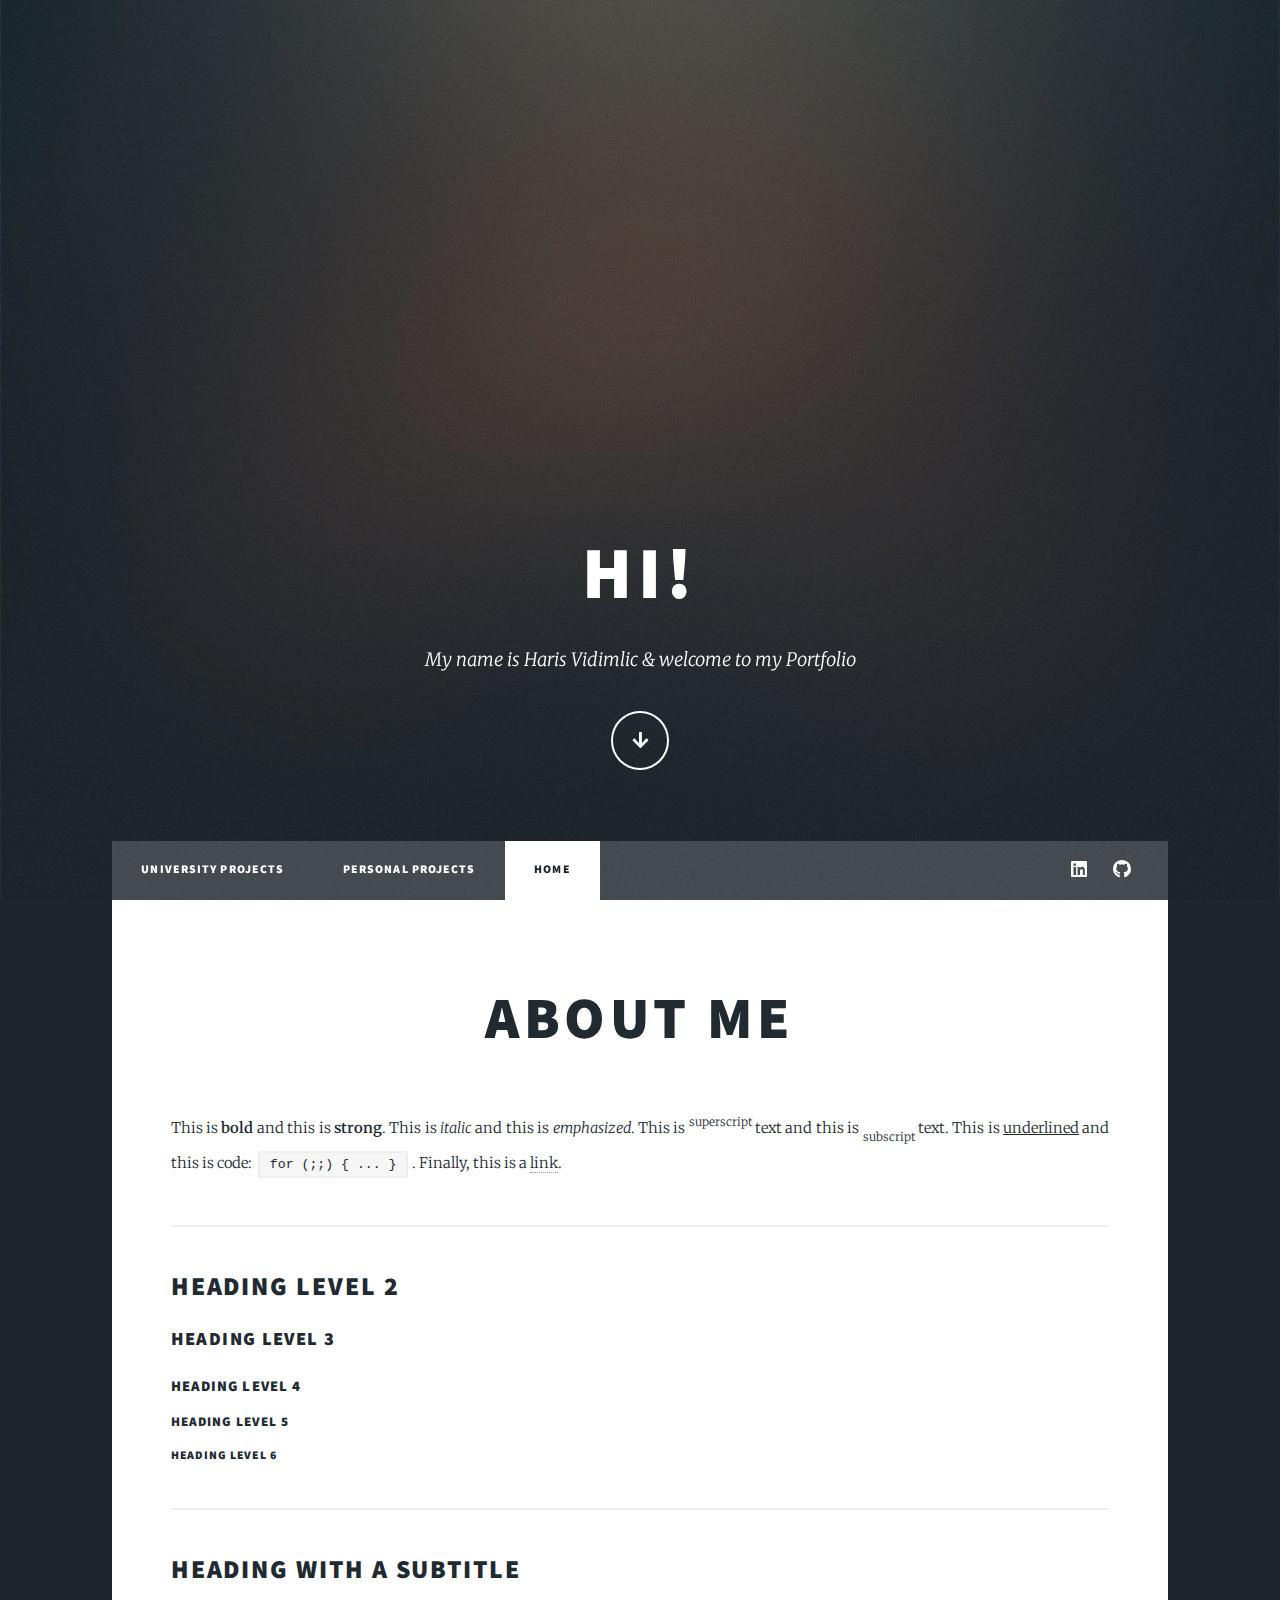
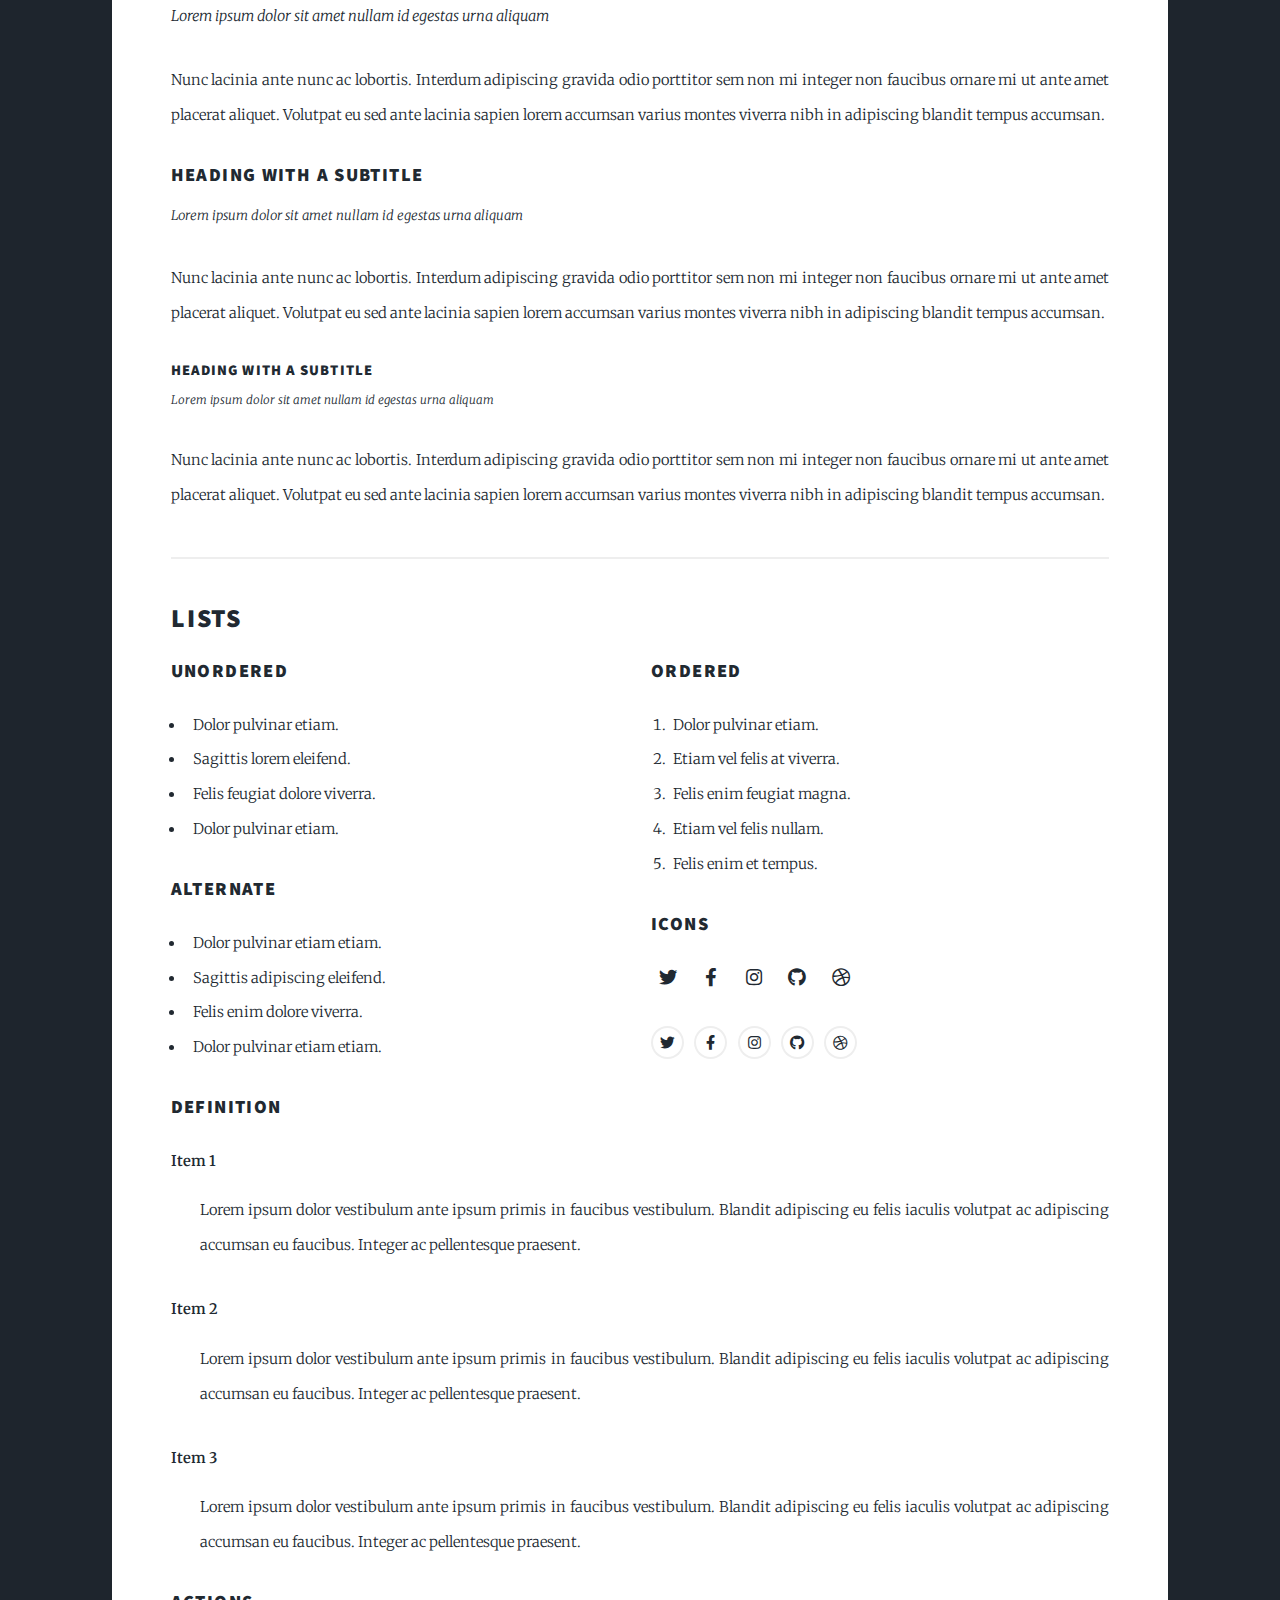
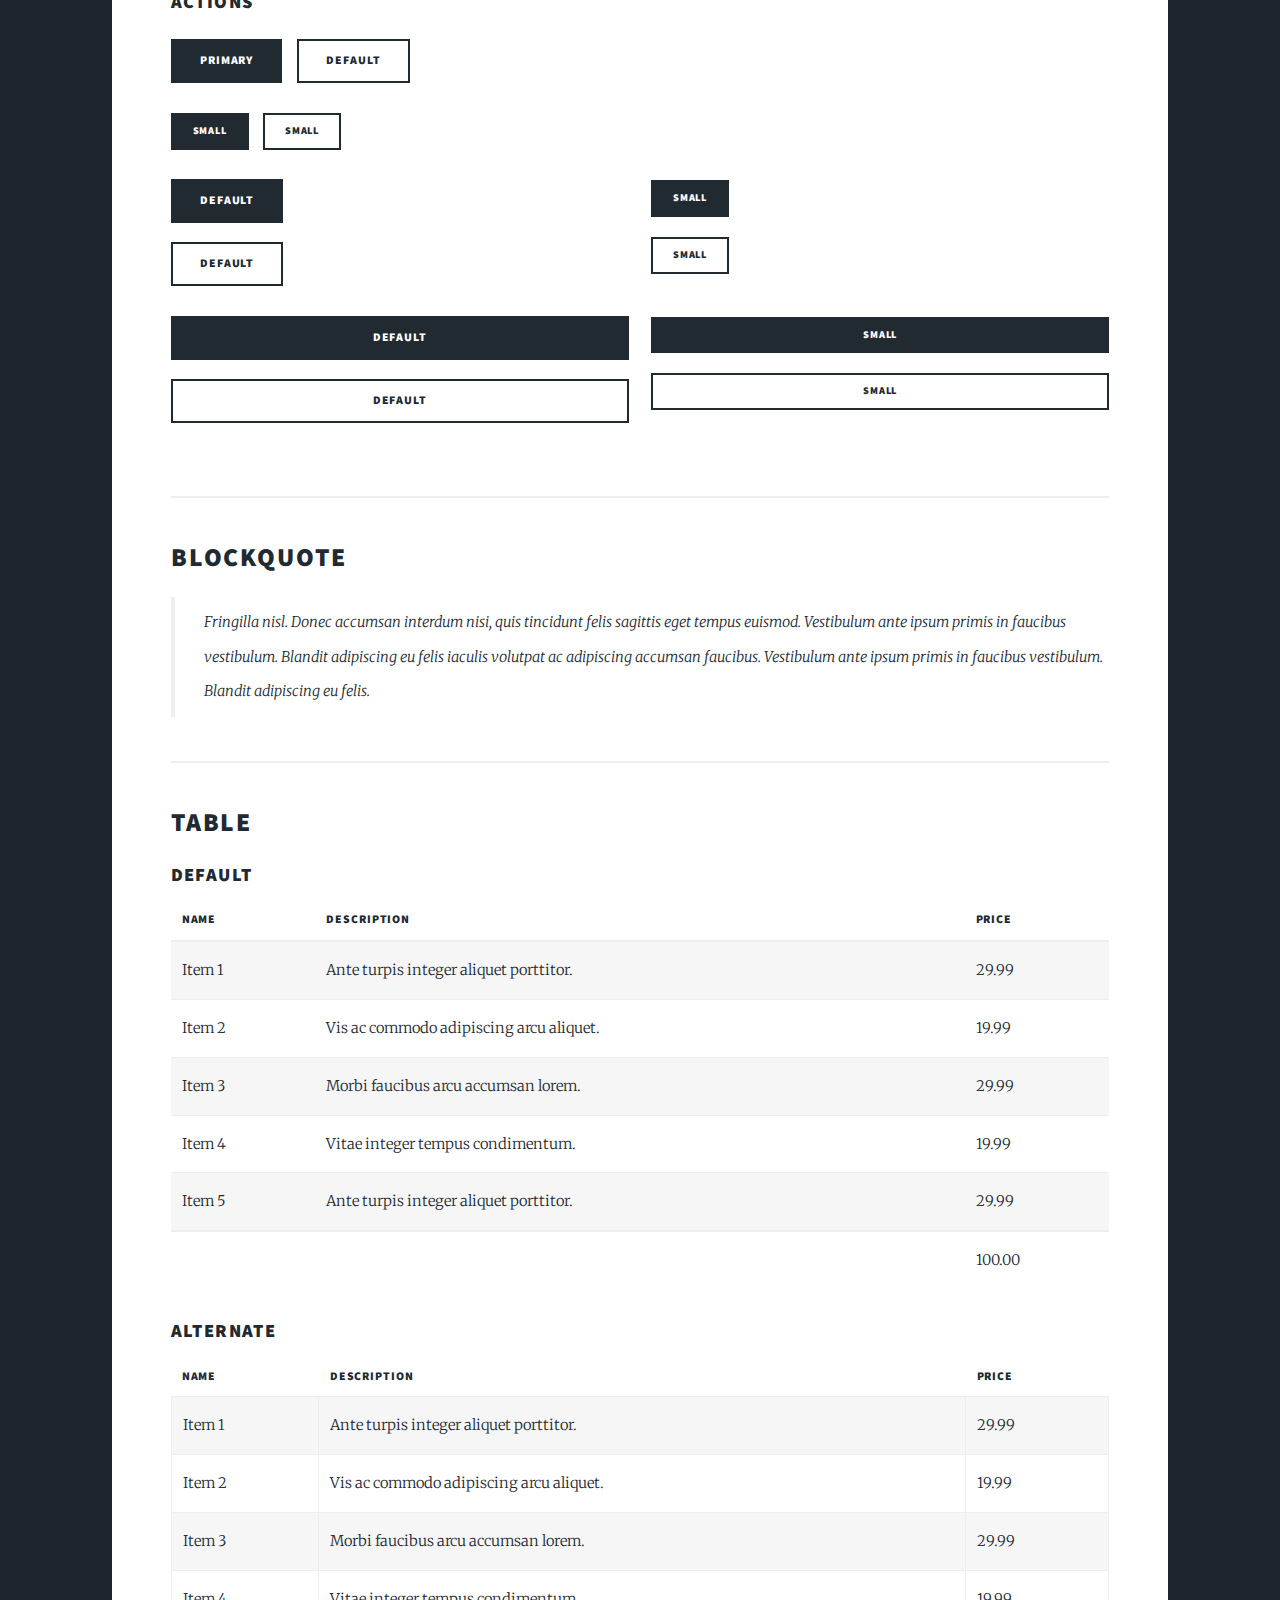
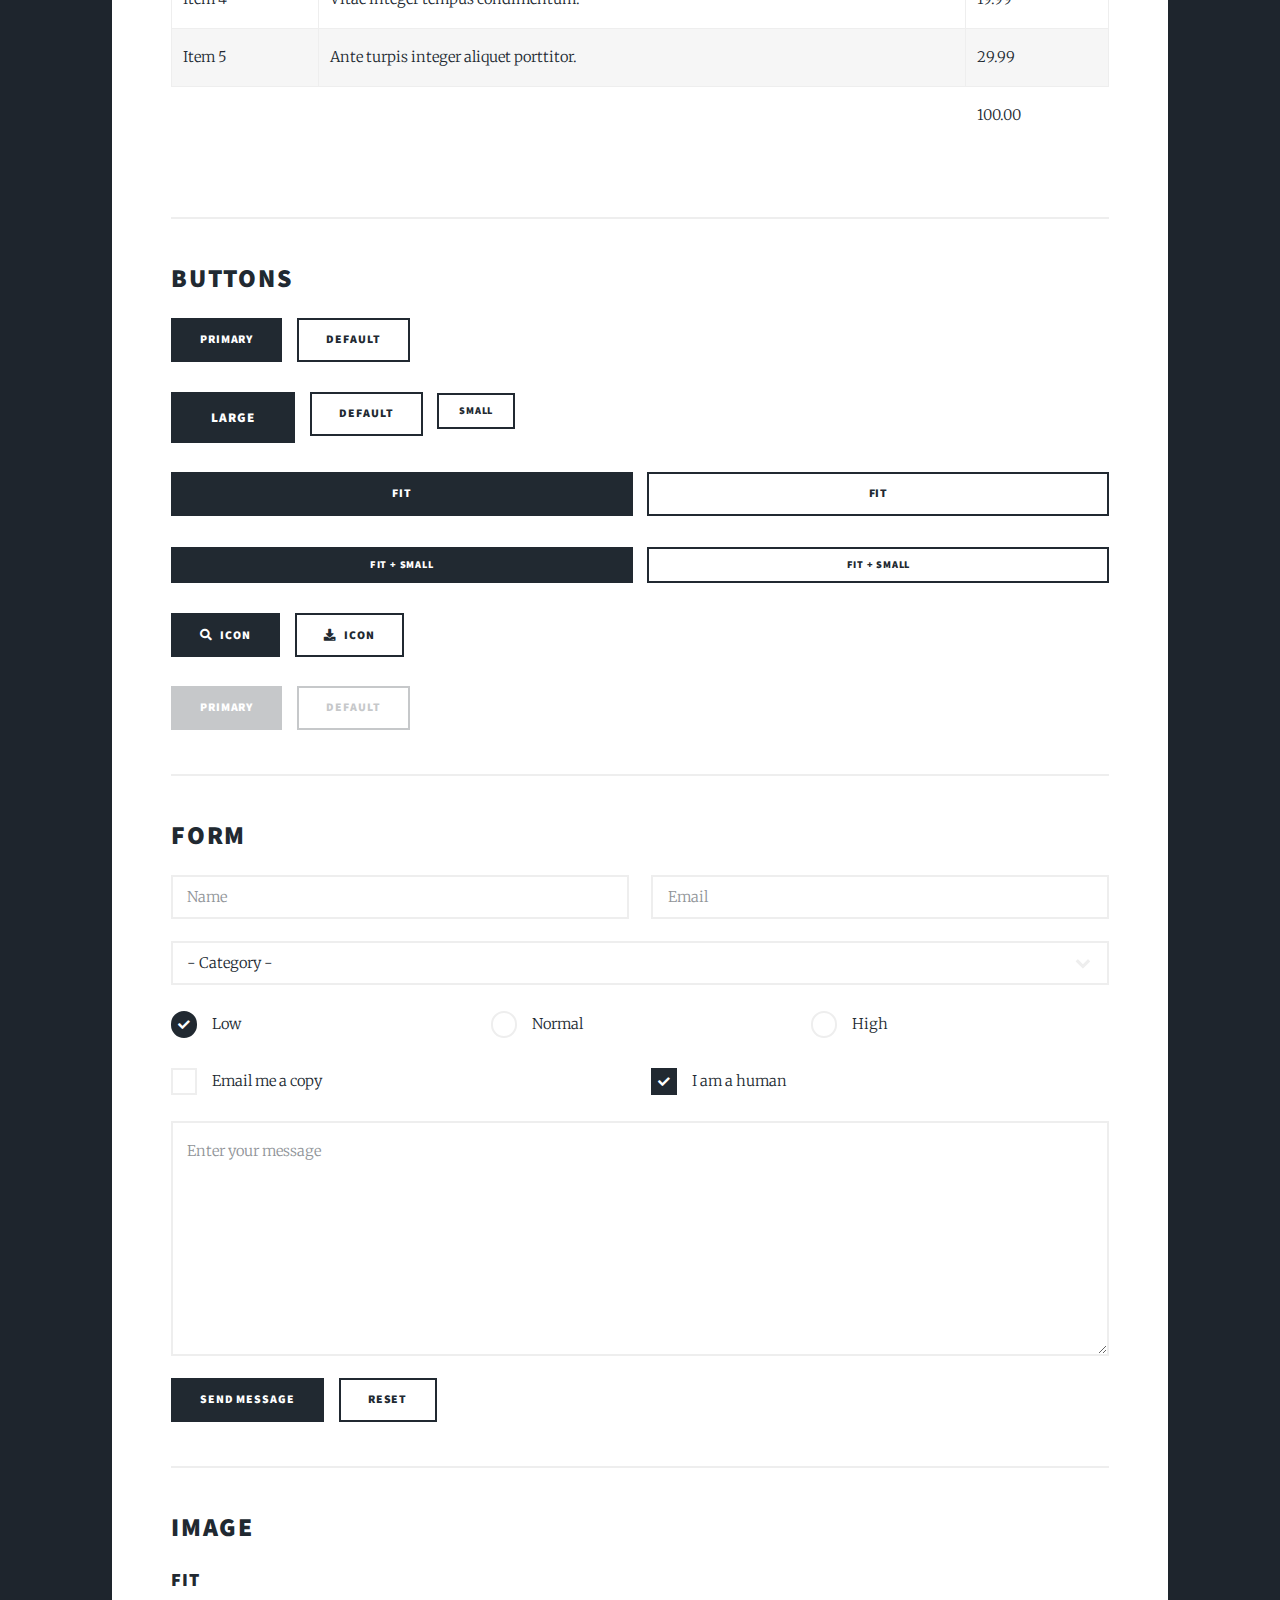
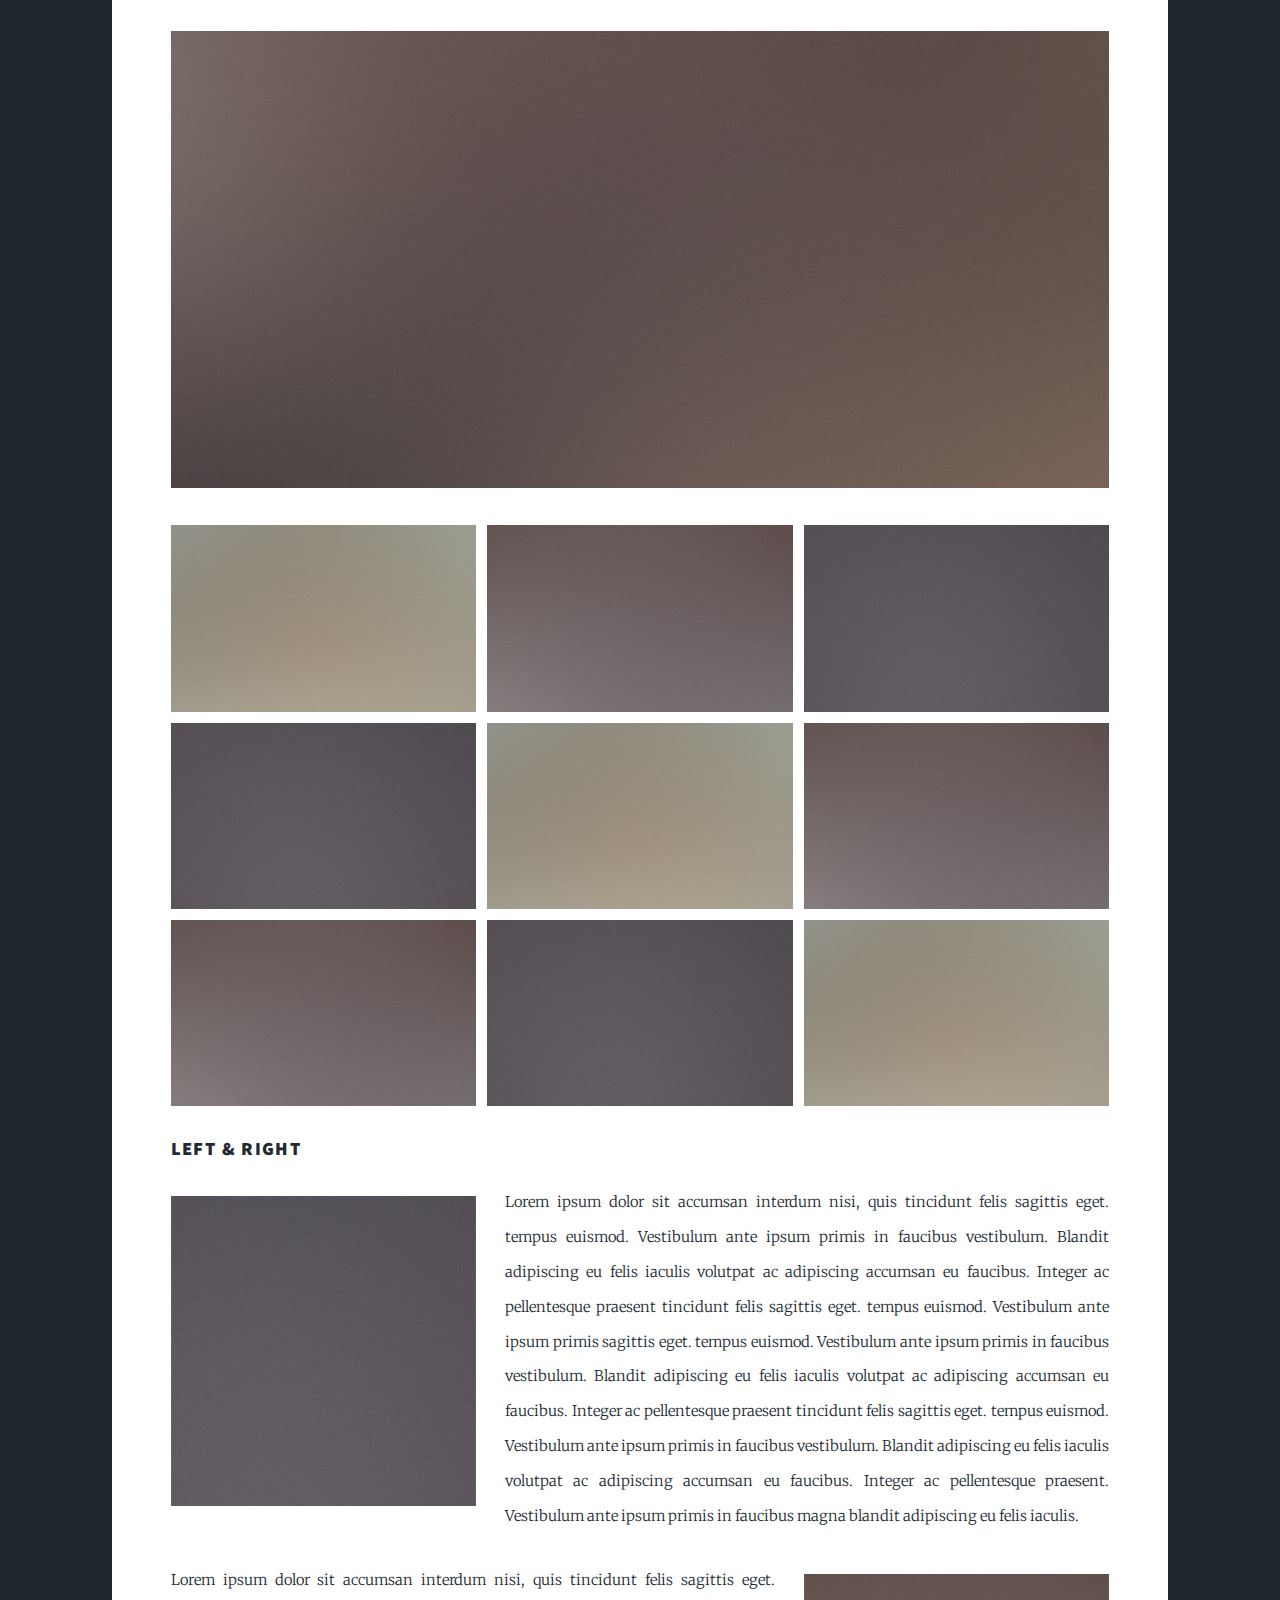
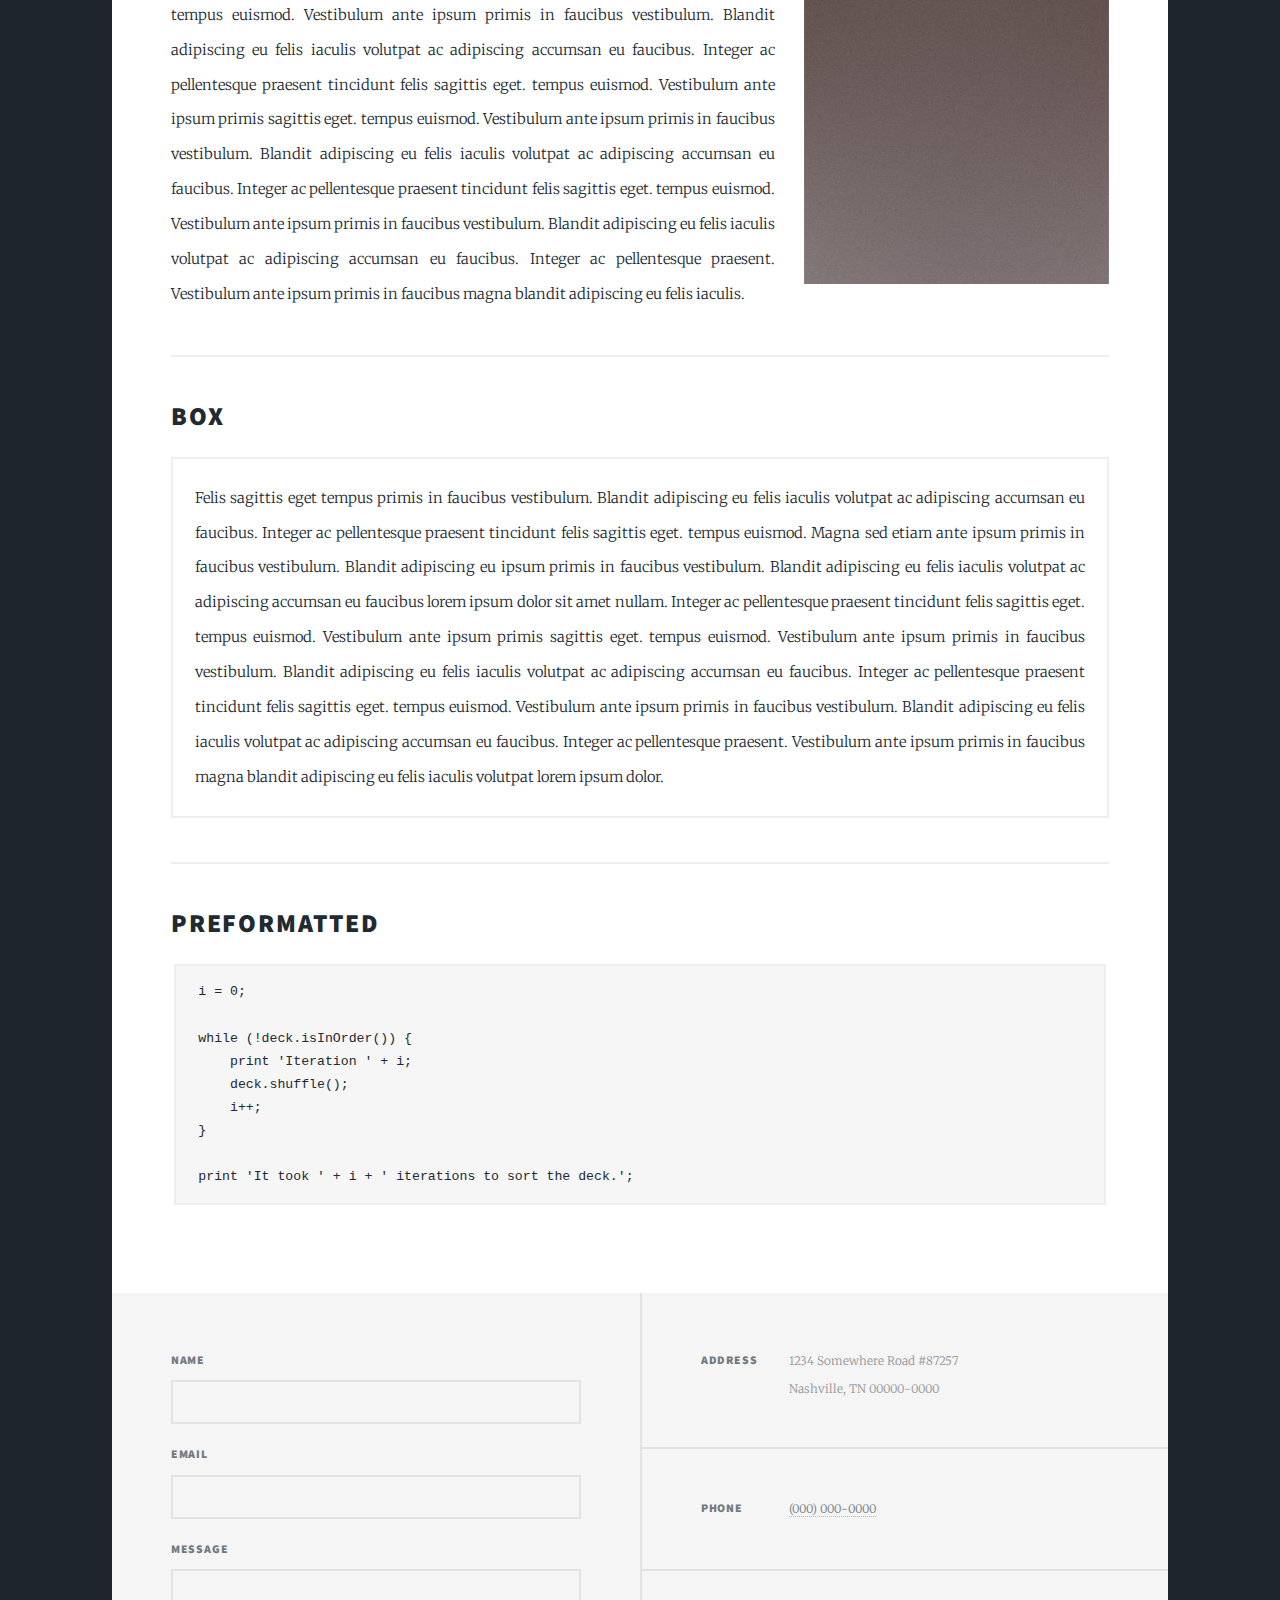
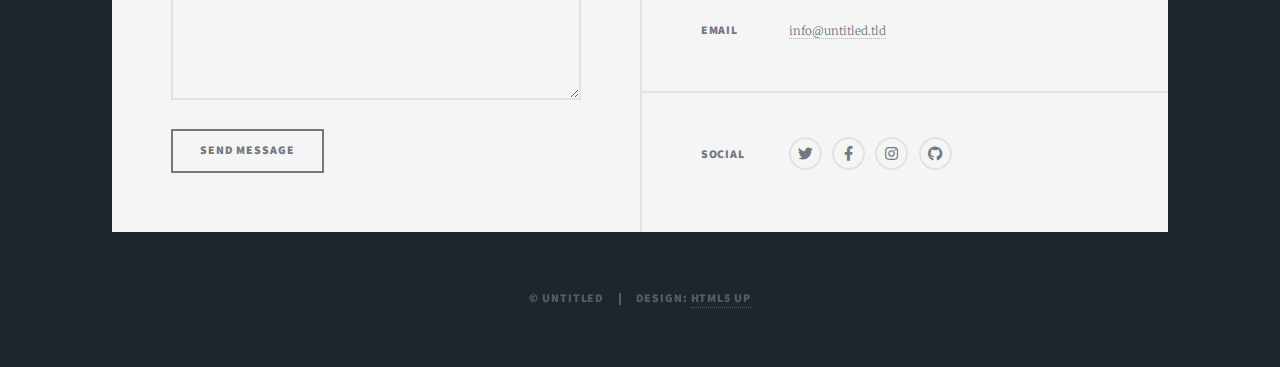
==== commit c3761913: "rw" ====
--- a/elements.html
+++ b/elements.html
@@ -16,23 +16,27 @@
 
 		<!-- Wrapper -->
 			<div id="wrapper">
-
+				<div id="intro">
+					<h1>Hi!</h1>
+					<p>My name is Haris Vidimlic & welcome to my Portfolio</p>
+					<ul class="actions">
+						<li><a href="#header" class="button icon solid solo fa-arrow-down scrolly">Continue</a></li>
+					</ul>
+				</div>
 				<!-- Header -->
 					<header id="header">
-						<a href="index.html" class="logo">Massively</a>
+						<a  class="logo">Haris Vidimlic</a>
 					</header>
 
 				<!-- Nav -->
 					<nav id="nav">
 						<ul class="links">
-							<li><a href="index.html">This is Massively</a></li>
-							<li><a href="generic.html">Generic Page</a></li>
-							<li class="active"><a href="elements.html">Elements Reference</a></li>
+							<li><a href="index.html">University Projects</a></li>
+							<li><a href="generic.html">Personal Projects</a></li>
+							<li class="active"><a href="elements.html">Home</a></li>
 						</ul>
 						<ul class="icons">
-							<li><a href="#" class="icon brands fa-twitter"><span class="label">Twitter</span></a></li>
-							<li><a href="#" class="icon brands fa-facebook-f"><span class="label">Facebook</span></a></li>
-							<li><a href="#" class="icon brands fa-instagram"><span class="label">Instagram</span></a></li>
+							<li><a href="https://www.linkedin.com/in/haris-vidimlic-0491b5134/" target="_blank" class="icon brands fa-linkedin"><span class="label">LinkedIn</span></a></li>
 							<li><a href="#" class="icon brands fa-github"><span class="label">GitHub</span></a></li>
 						</ul>
 					</nav>
@@ -43,12 +47,12 @@
 						<!-- Post -->
 							<section class="post">
 								<header class="major">
-									<h1>Elements<br />
-									Reference</h1>
+									<h1>About me
+									</h1>
 								</header>
 
 								<!-- Text stuff -->
-									<h2>Text</h2>
+									<h2></h2>
 									<p>This is <b>bold</b> and this is <strong>strong</strong>. This is <i>italic</i> and this is <em>emphasized</em>.
 									This is <sup>superscript</sup> text and this is <sub>subscript</sub> text.
 									This is <u>underlined</u> and this is code: <code>for (;;) { ... }</code>.
--- a/assets/css/main.css
+++ b/assets/css/main.css
@@ -1,10 +1,10 @@
 @import url(fontawesome-all.min.css);
 @import url("https://fonts.googleapis.com/css?family=Merriweather:300,700,300italic,700italic|Source+Sans+Pro:900");
 
-/*
-	Massively by HTML5 UP
-	html5up.net | @ajlkn
-	Free for personal and commercial use under the CCA 3.0 license (html5up.net/license)
+/*
+	Massively by HTML5 UP
+	html5up.net | @ajlkn
+	Free for personal and commercial use under the CCA 3.0 license (html5up.net/license)
 */
 
 html, body, div, span, applet, object,
@@ -163,9 +163,9 @@
 		text-decoration: none;
 	}
 
-		a:hover {
+		/* a:hover {
 			border-bottom-color: transparent;
-		}
+		} */
 
 	strong, b {
 		font-weight: 600;
@@ -296,10 +296,10 @@
 		border-bottom-color: rgba(33, 41, 49, 0.5);
 	}
 
-		a:hover {
+		/* a:hover {
 			border-bottom-color: transparent;
 			color: #18bfef !important;
-		}
+		} */
 
 	strong, b {
 		color: #212931;
@@ -3652,10 +3652,10 @@
 			border-bottom-color: rgba(255, 255, 255, 0.5);
 		}
 
-			#nav a:hover {
+			/* #nav a:hover {
 				border-bottom-color: transparent;
 				color: #18bfef !important;
-			}
+			} */
 
 		#nav strong, #nav b {
 			color: #ffffff;
@@ -3716,10 +3716,10 @@
 					padding: 0 2rem;
 				}
 
-					#nav ul.links li a:hover {
+					/* #nav ul.links li a:hover {
 						color: inherit !important;
 						background-color: rgba(255, 255, 255, 0.1);
-					}
+					} */
 
 				#nav ul.links li.active {
 					background-color: #ffffff;
@@ -3972,10 +3972,10 @@
 			border-bottom-color: rgba(113, 121, 129, 0.5);
 		}
 
-			#footer a:hover {
+			/* #footer a:hover {
 				border-bottom-color: transparent;
 				color: #18bfef !important;
-			}
+			} */
 
 		#footer strong, #footer b {
 			color: #717981;
@@ -4012,14 +4012,14 @@
 			color: #717981 !important;
 		}
 
-			#footer input[type="submit"]:hover,
+			/* #footer input[type="submit"]:hover,
 			#footer input[type="reset"]:hover,
 			#footer input[type="button"]:hover,
 			#footer button:hover,
 			#footer .button:hover {
 				box-shadow: inset 0 0 0 2px #18bfef;
 				color: #18bfef !important;
-			}
+			} */
 
 			#footer input[type="submit"].primary,
 			#footer input[type="reset"].primary,
@@ -4031,13 +4031,13 @@
 				color: #f5f5f5 !important;
 			}
 
-				#footer input[type="submit"].primary:hover,
+				/* #footer input[type="submit"].primary:hover,
 				#footer input[type="reset"].primary:hover,
 				#footer input[type="button"].primary:hover,
 				#footer button.primary:hover,
 				#footer .button.primary:hover {
 					background-color: #18bfef;
-				}
+				} */
 
 		#footer label {
 			color: #717981;
@@ -4118,17 +4118,17 @@
 			border-top-color: #e2e2e2;
 		}
 
-		#footer ul.icons li a.icon:hover:before {
+		/* #footer ul.icons li a.icon:hover:before {
 			color: #18bfef;
-		}
+		} */
 
 		#footer ul.icons.alt li .icon:before {
 			box-shadow: inset 0 0 0 2px #e2e2e2;
 		}
 
-		#footer ul.icons.alt li a.icon:hover:before {
+		/* #footer ul.icons.alt li a.icon:hover:before {
 			box-shadow: inset 0 0 0 2px #18bfef;
-		}
+		} */
 
 		#footer header.major .date:before, #footer header.major .date:after {
 			border-top-color: #e2e2e2;
@@ -4166,16 +4166,16 @@
 			color: #717981 !important;
 		}
 
-			#footer .pagination a:hover {
+			/* #footer .pagination a:hover {
 				color: #18bfef !important;
 				border-color: #18bfef;
 				z-index: 1;
-			}
-
-				#footer .pagination a:hover + a,
+			} */
+
+				/* #footer .pagination a:hover + a,
 				#footer .pagination a:hover + span {
 					border-left-color: #18bfef;
-				}
+				} */
 
 			#footer .pagination a.active {
 				background-color: #e2e2e2;
@@ -4409,10 +4409,10 @@
 			border-bottom-color: rgba(255, 255, 255, 0.5);
 		}
 
-			#copyright a:hover {
+			/* #copyright a:hover {
 				border-bottom-color: transparent;
 				color: #18bfef !important;
-			}
+			} */
 
 		#copyright strong, #copyright b {
 			color: #ffffff;
@@ -4530,9 +4530,9 @@
 			color: #212931;
 		}
 
-			#navPanelToggle.alt:hover {
+			/* #navPanelToggle.alt:hover {
 				background-color: #ffffff;
-			}
+			} */
 
 		@media screen and (max-width: 980px) {
 
@@ -4642,9 +4642,9 @@
 				font-size: 1.25rem;
 			}
 
-			#navPanel .close:hover {
+			/* #navPanel .close:hover {
 				color: #212931;
-			}
+			} */
 
 			@media screen and (max-width: 736px) {
 
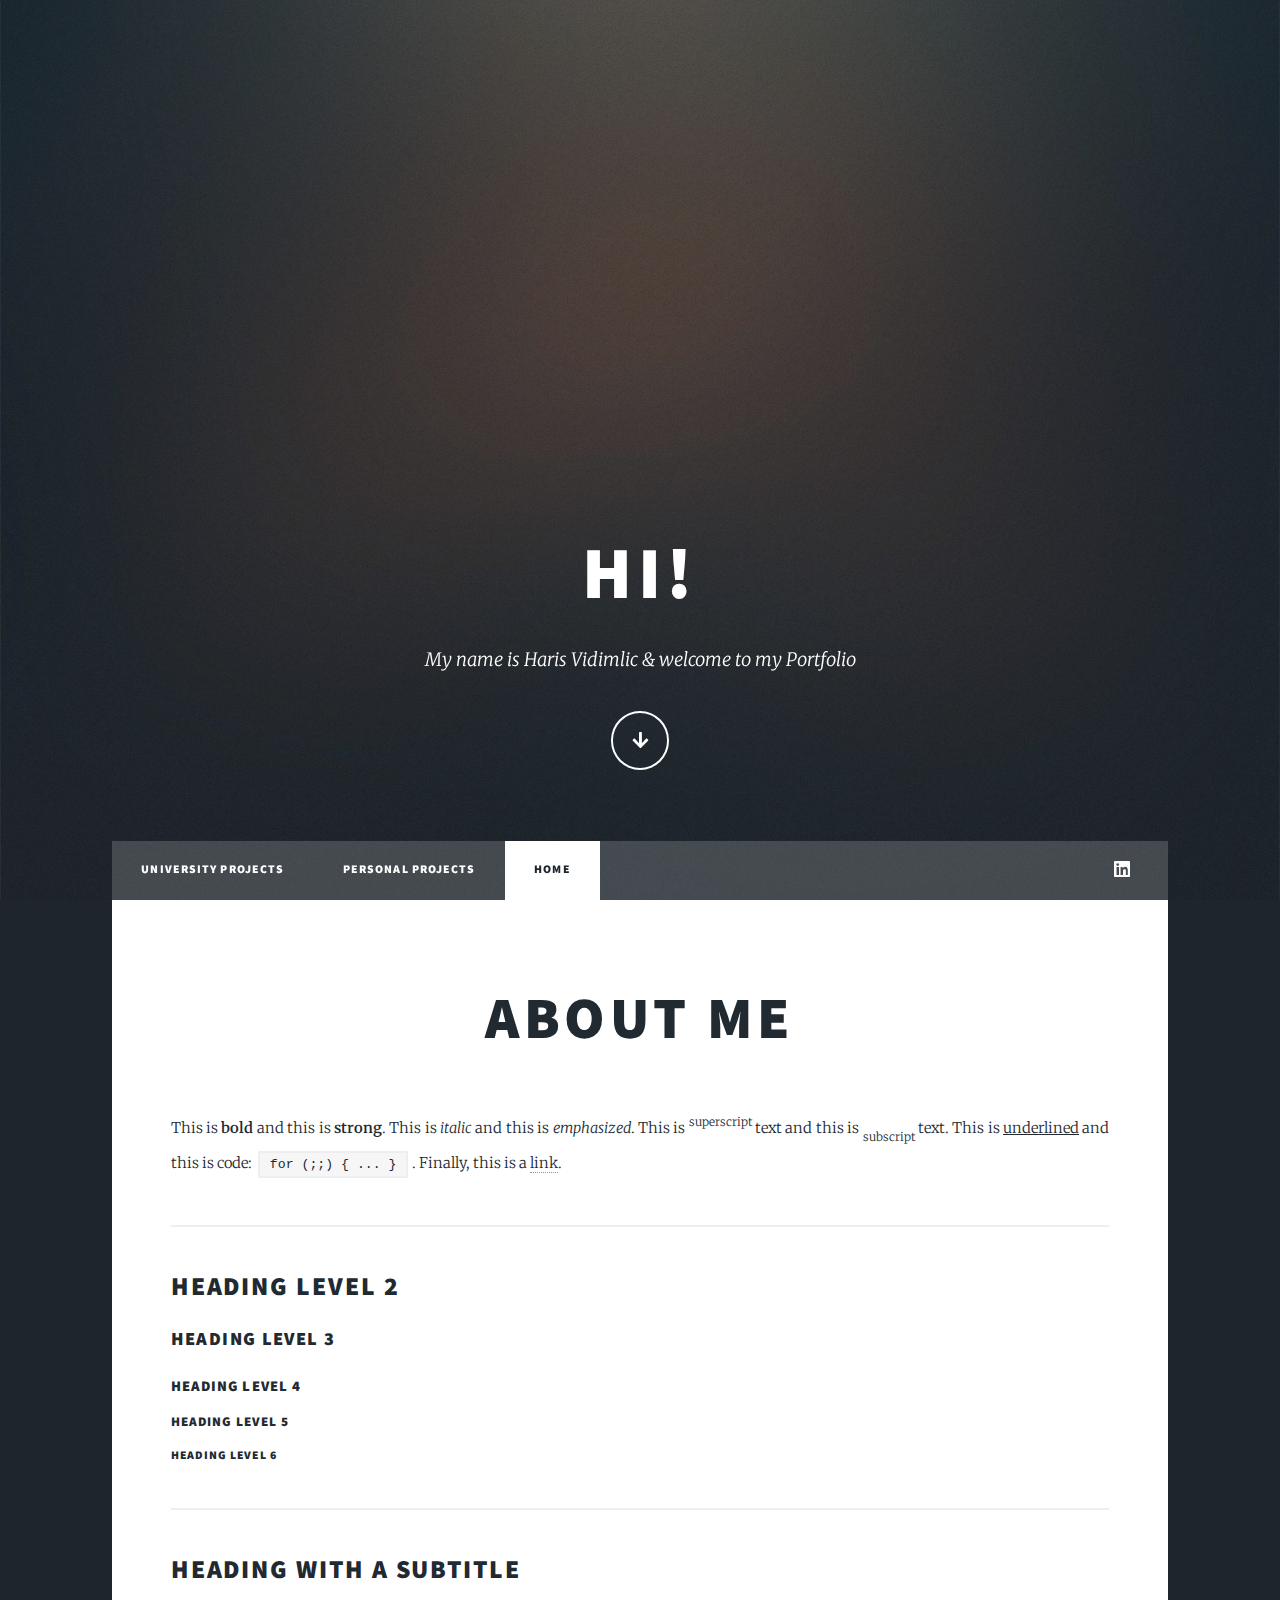
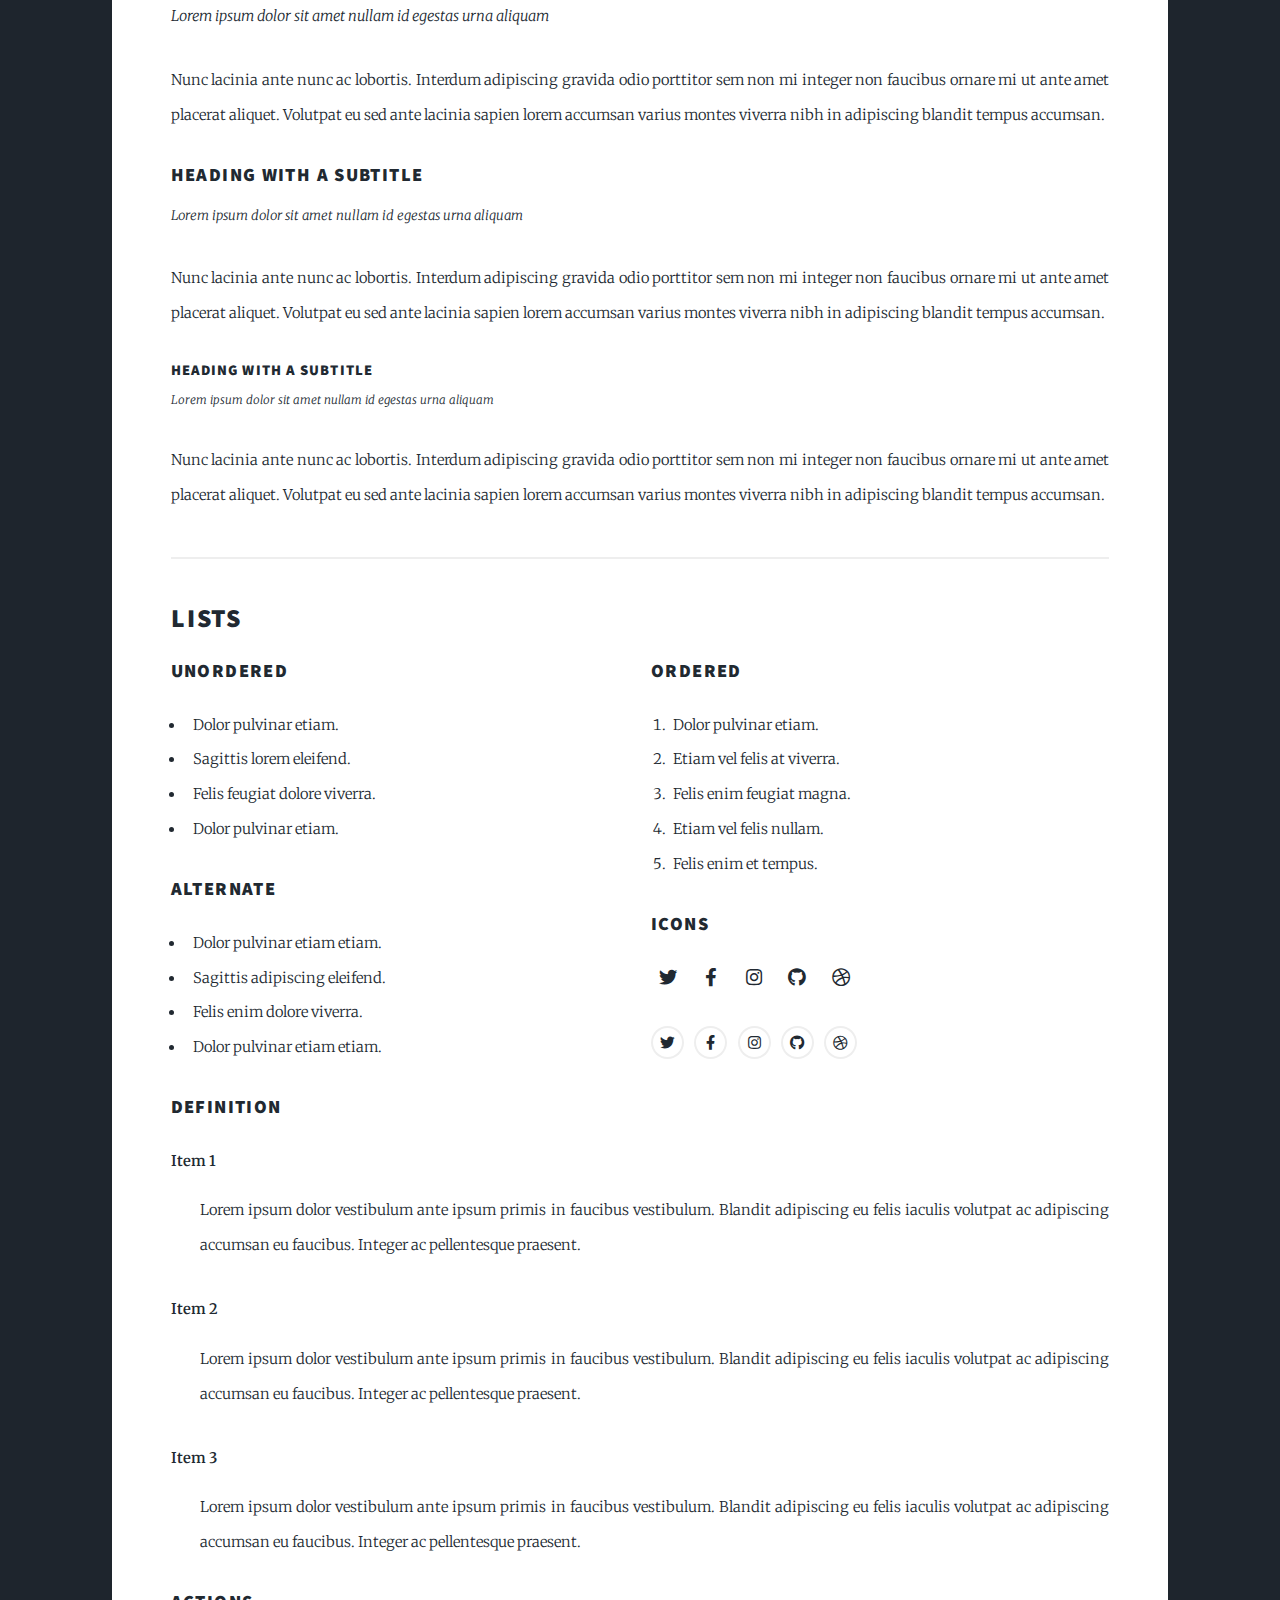
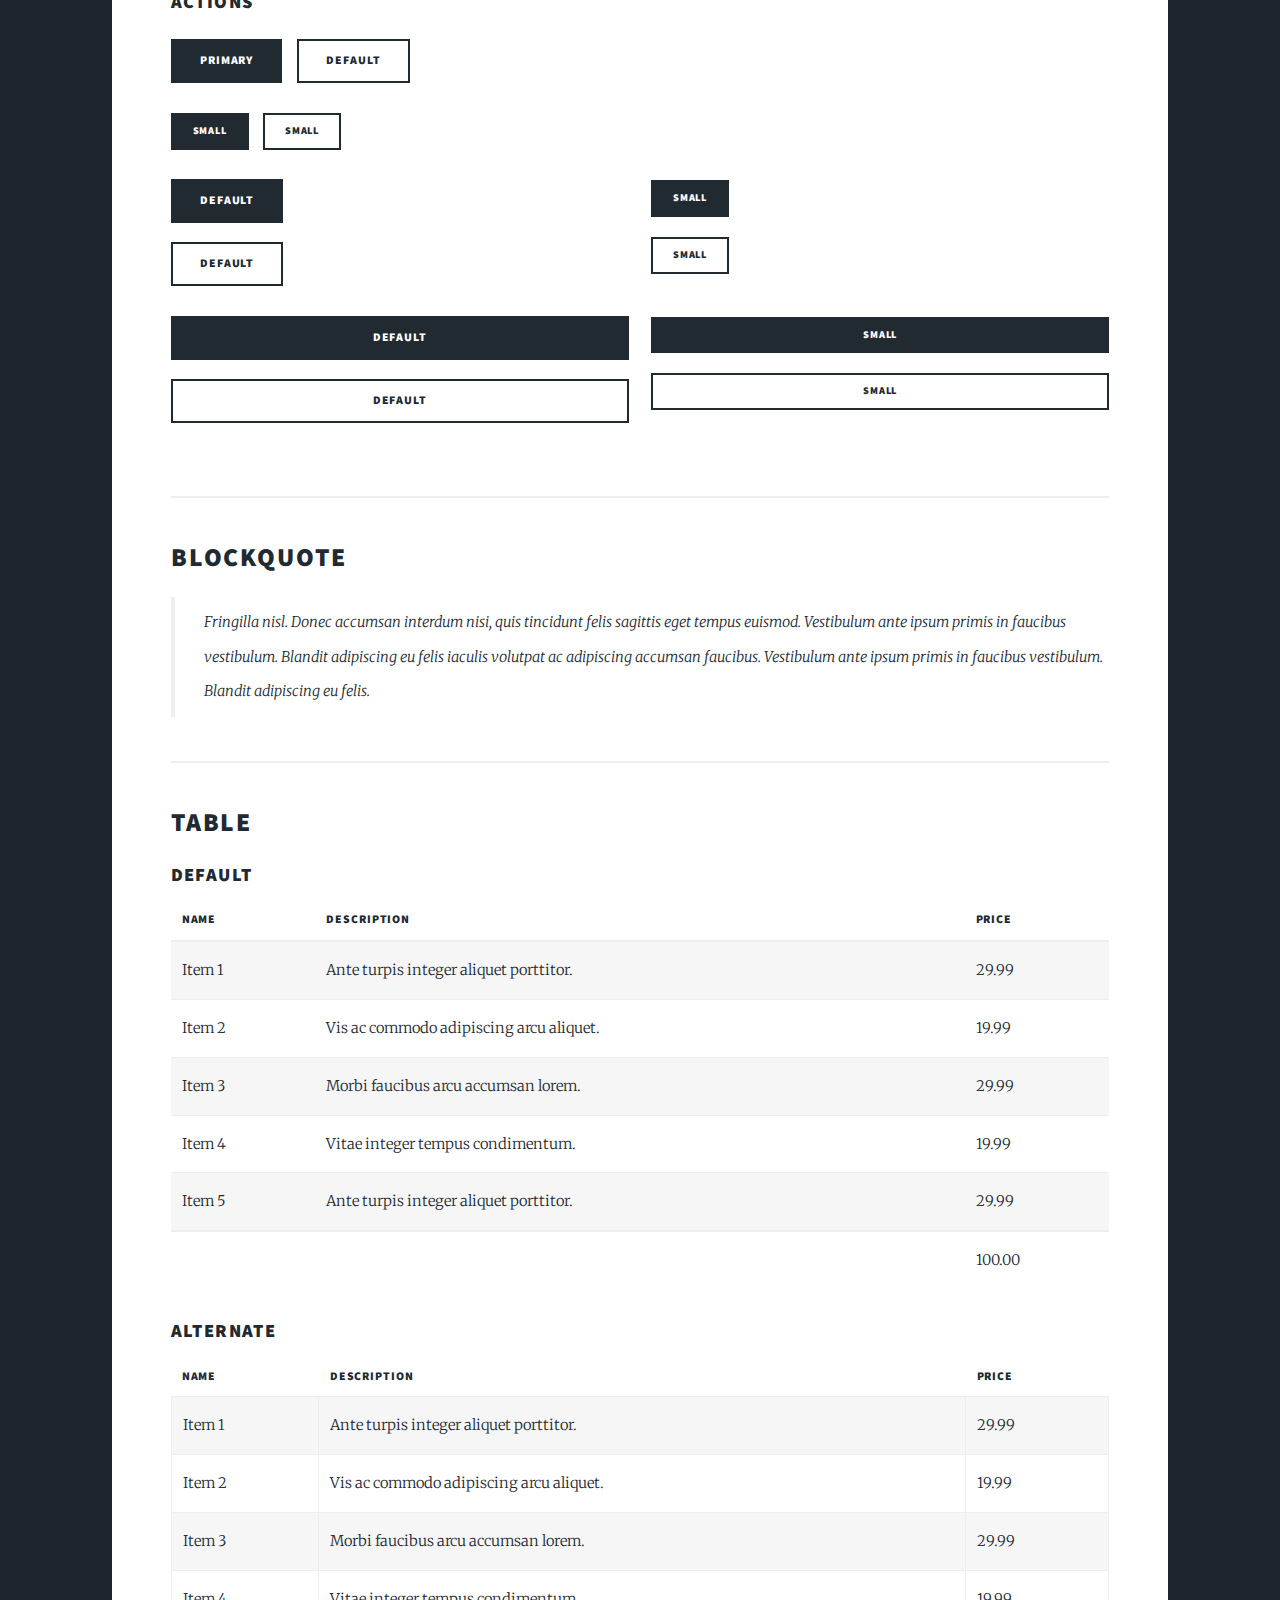
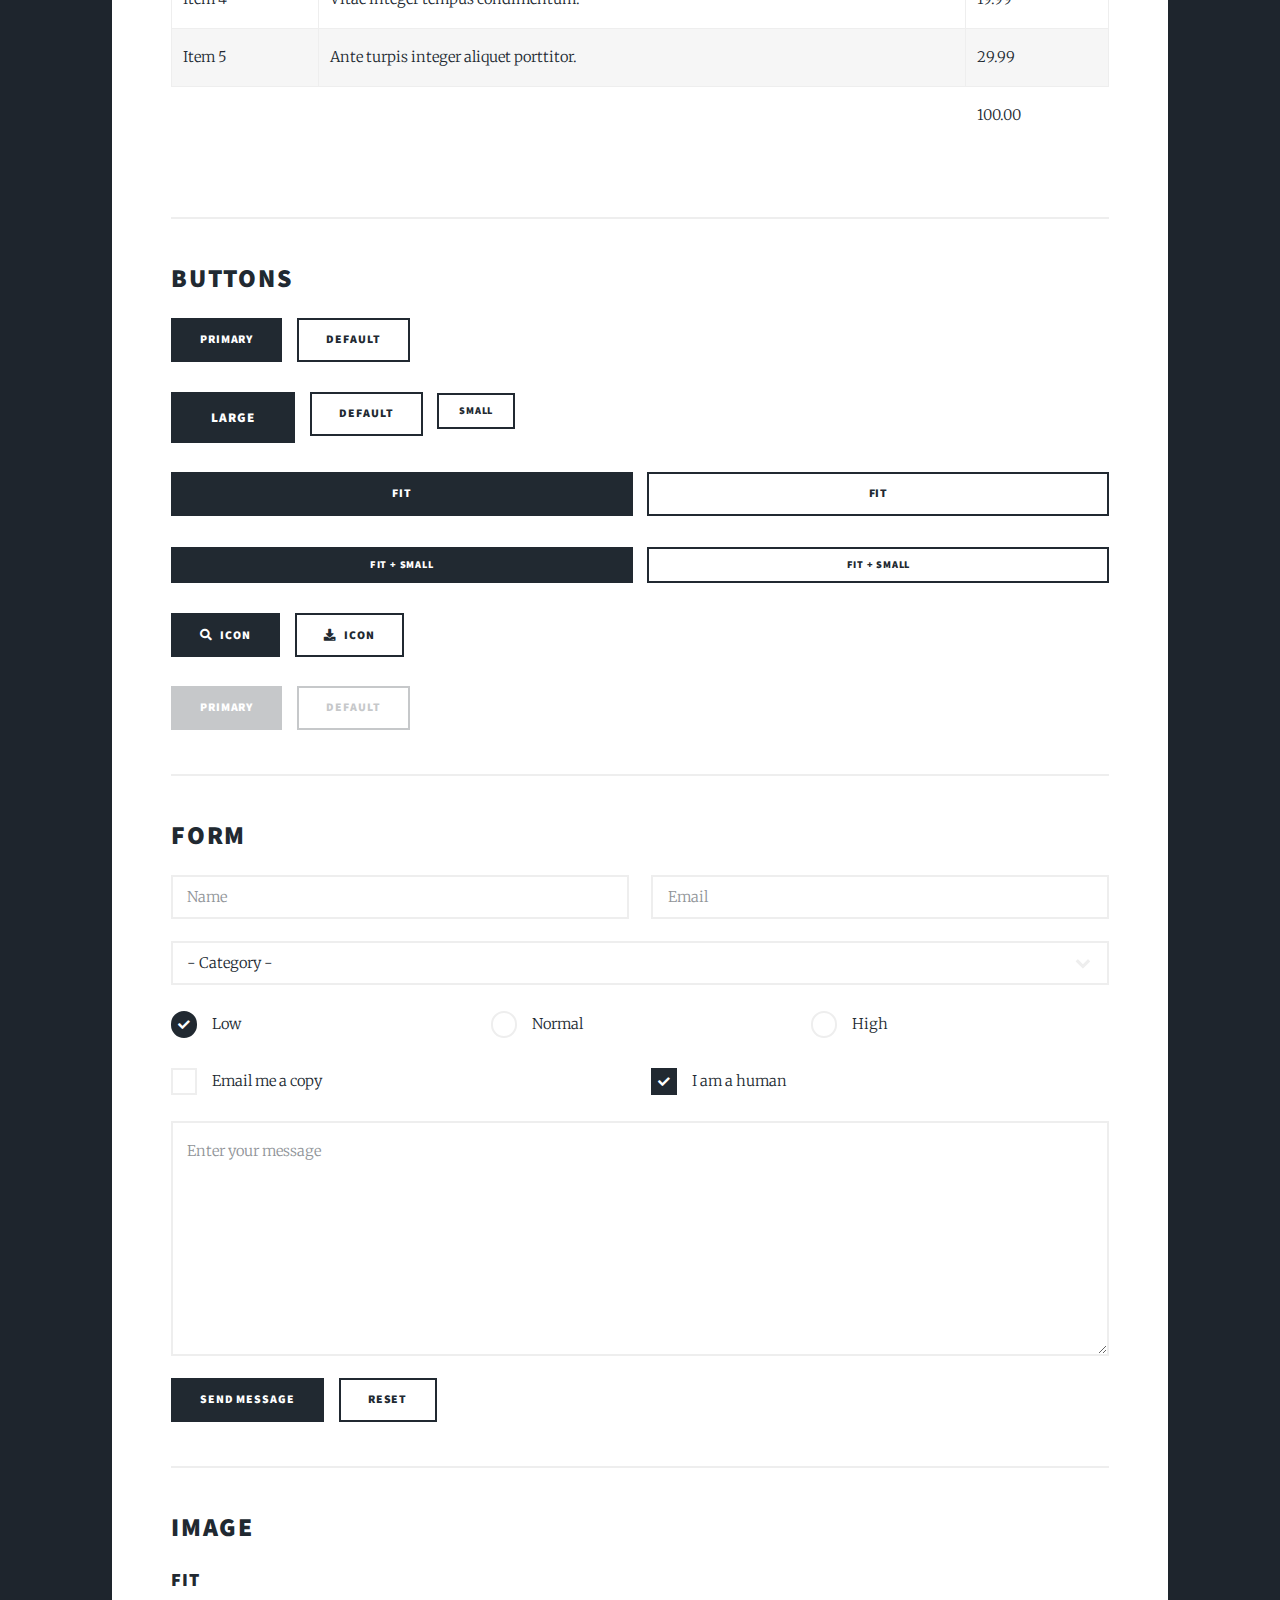
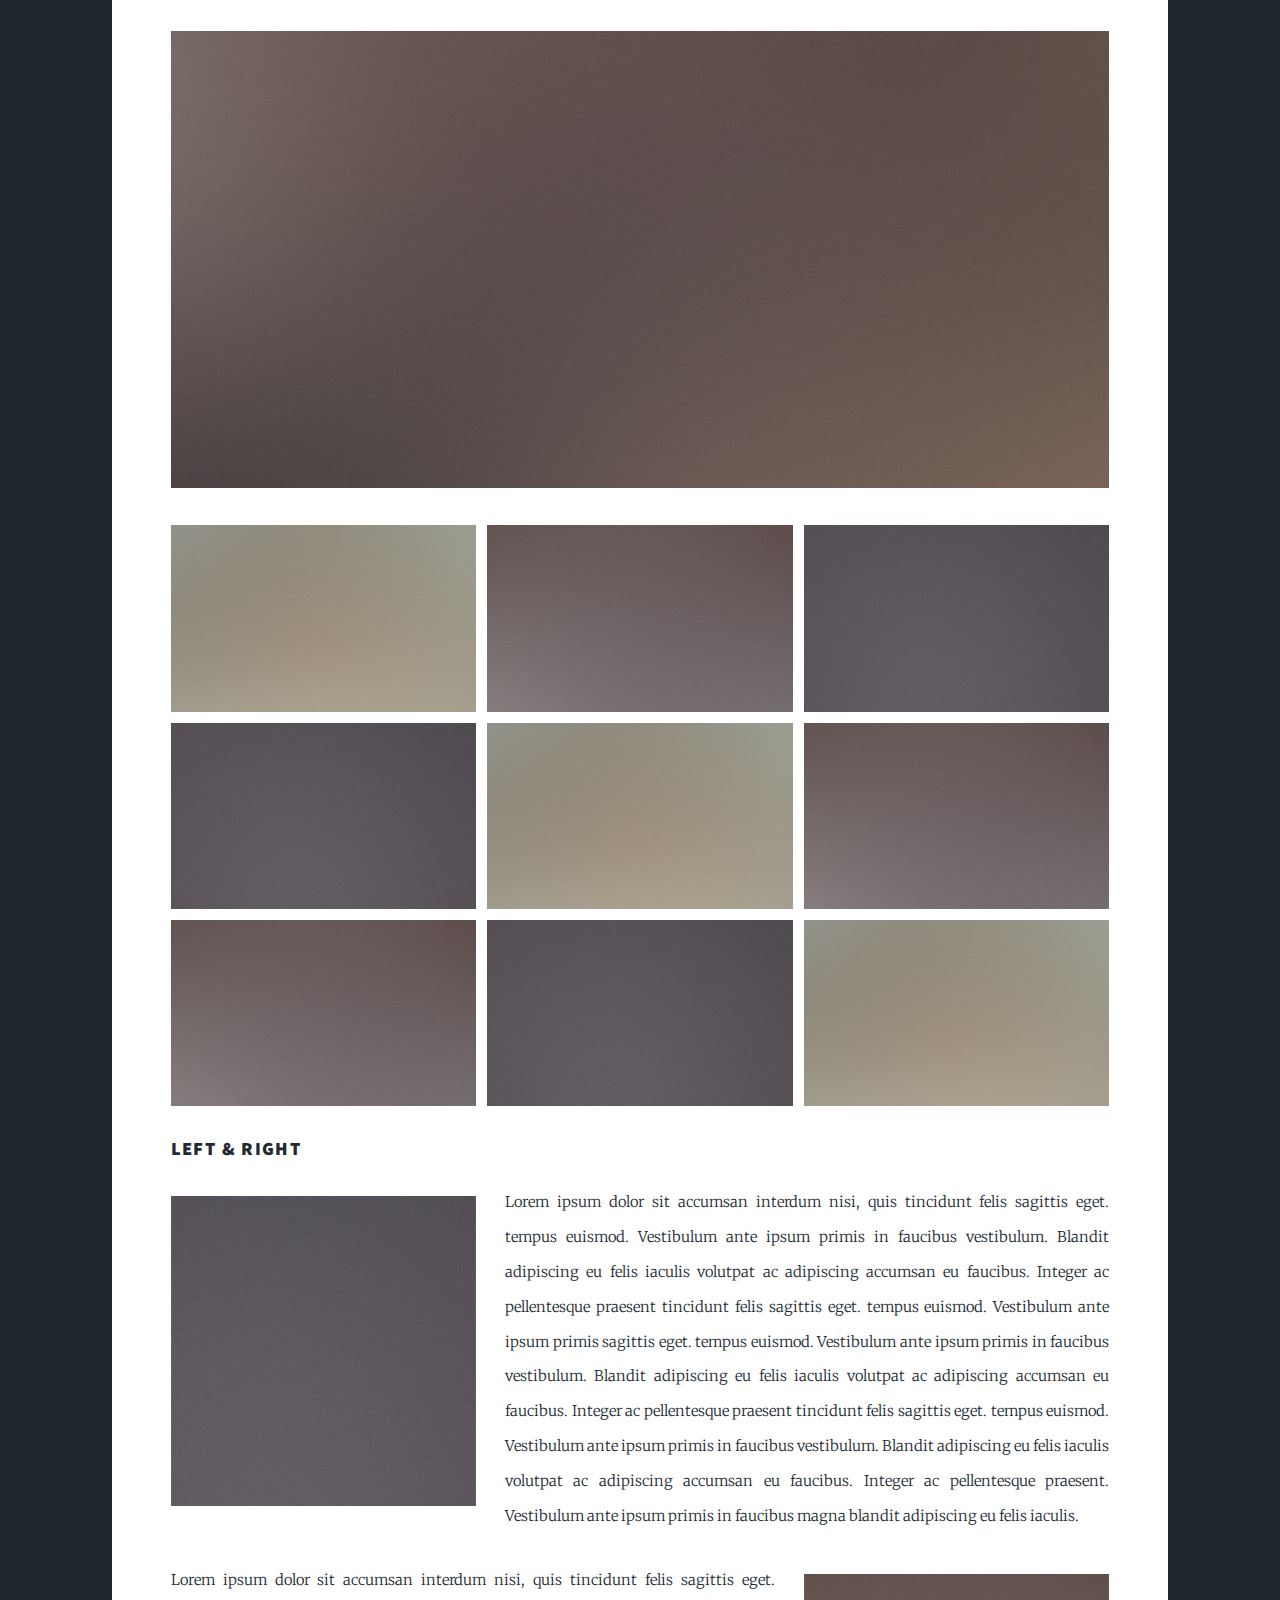
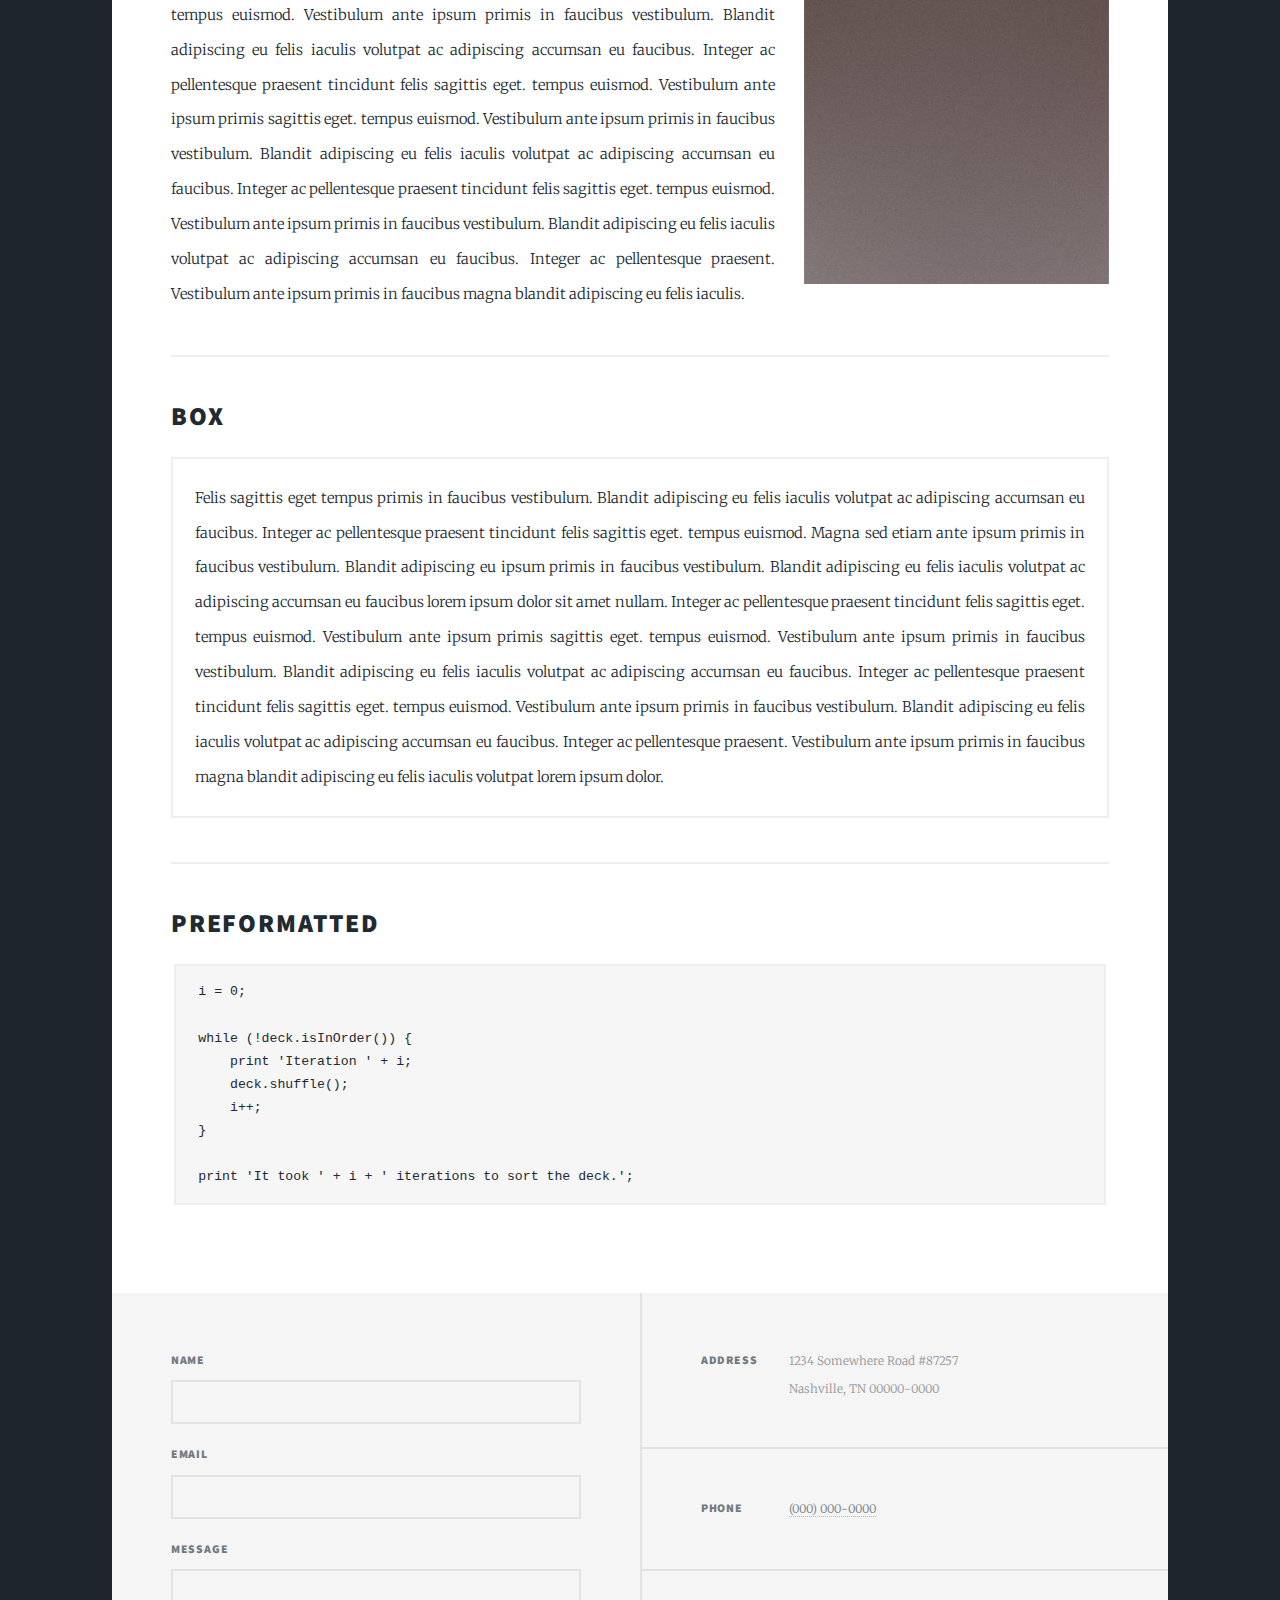
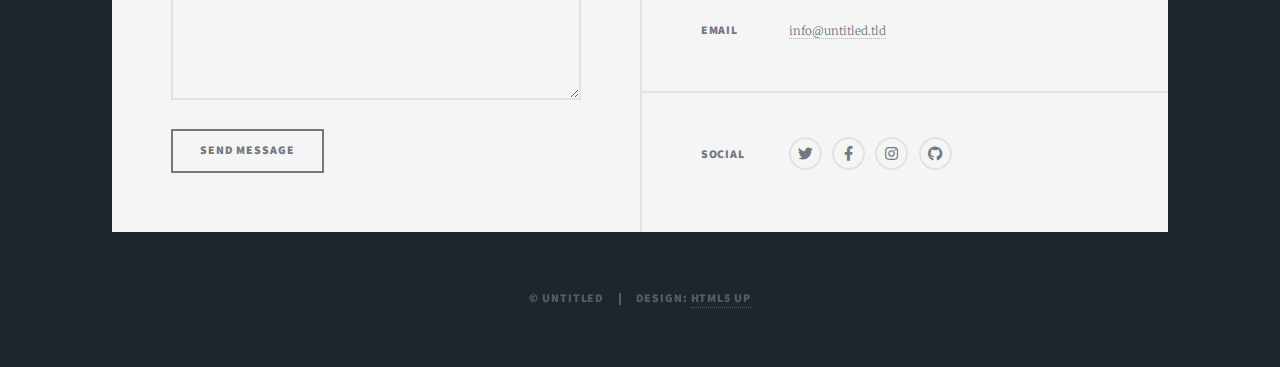
==== commit 79e50822: "fix" ====
--- a/elements.html
+++ b/elements.html
@@ -37,7 +37,7 @@
 						</ul>
 						<ul class="icons">
 							<li><a href="https://www.linkedin.com/in/haris-vidimlic-0491b5134/" target="_blank" class="icon brands fa-linkedin"><span class="label">LinkedIn</span></a></li>
-							<li><a href="#" class="icon brands fa-github"><span class="label">GitHub</span></a></li>
+							<!-- <li><a href="#" class="icon brands fa-github"><span class="label">GitHub</span></a></li-->
 						</ul>
 					</nav>
 
